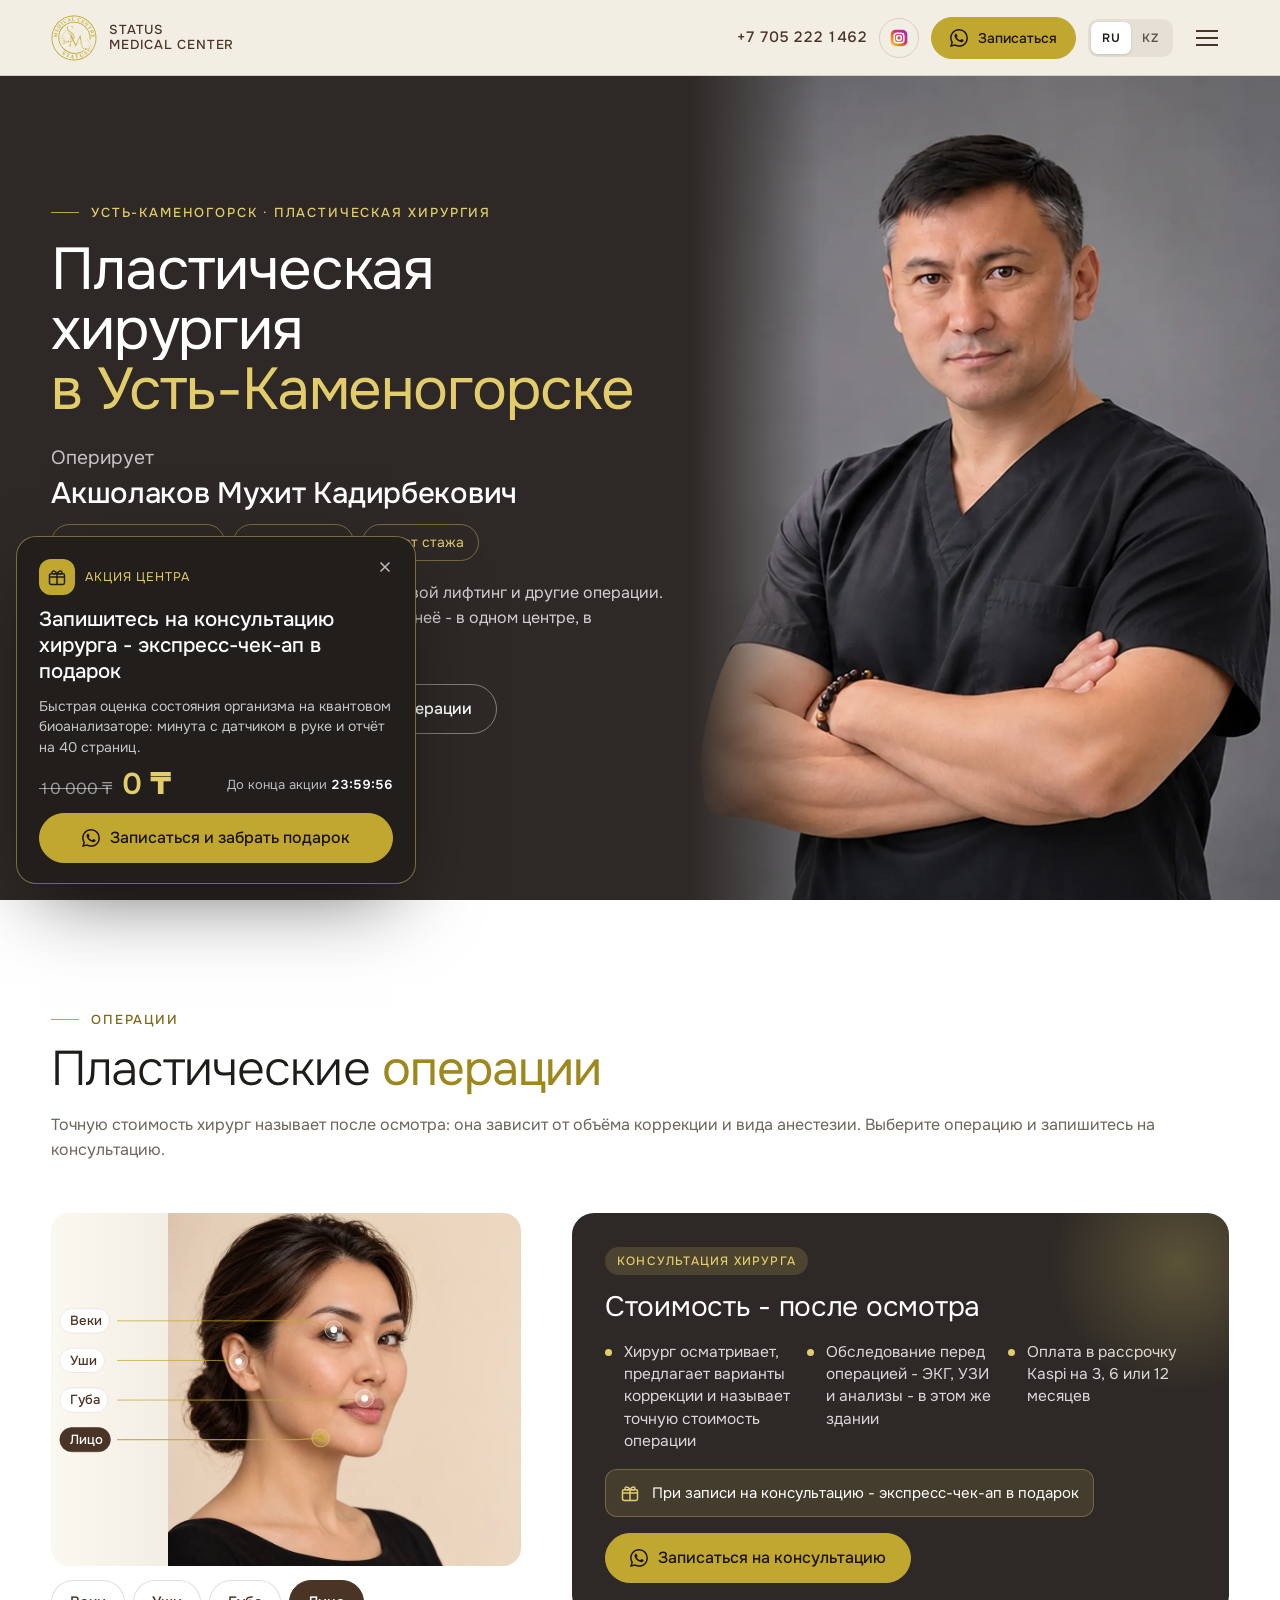
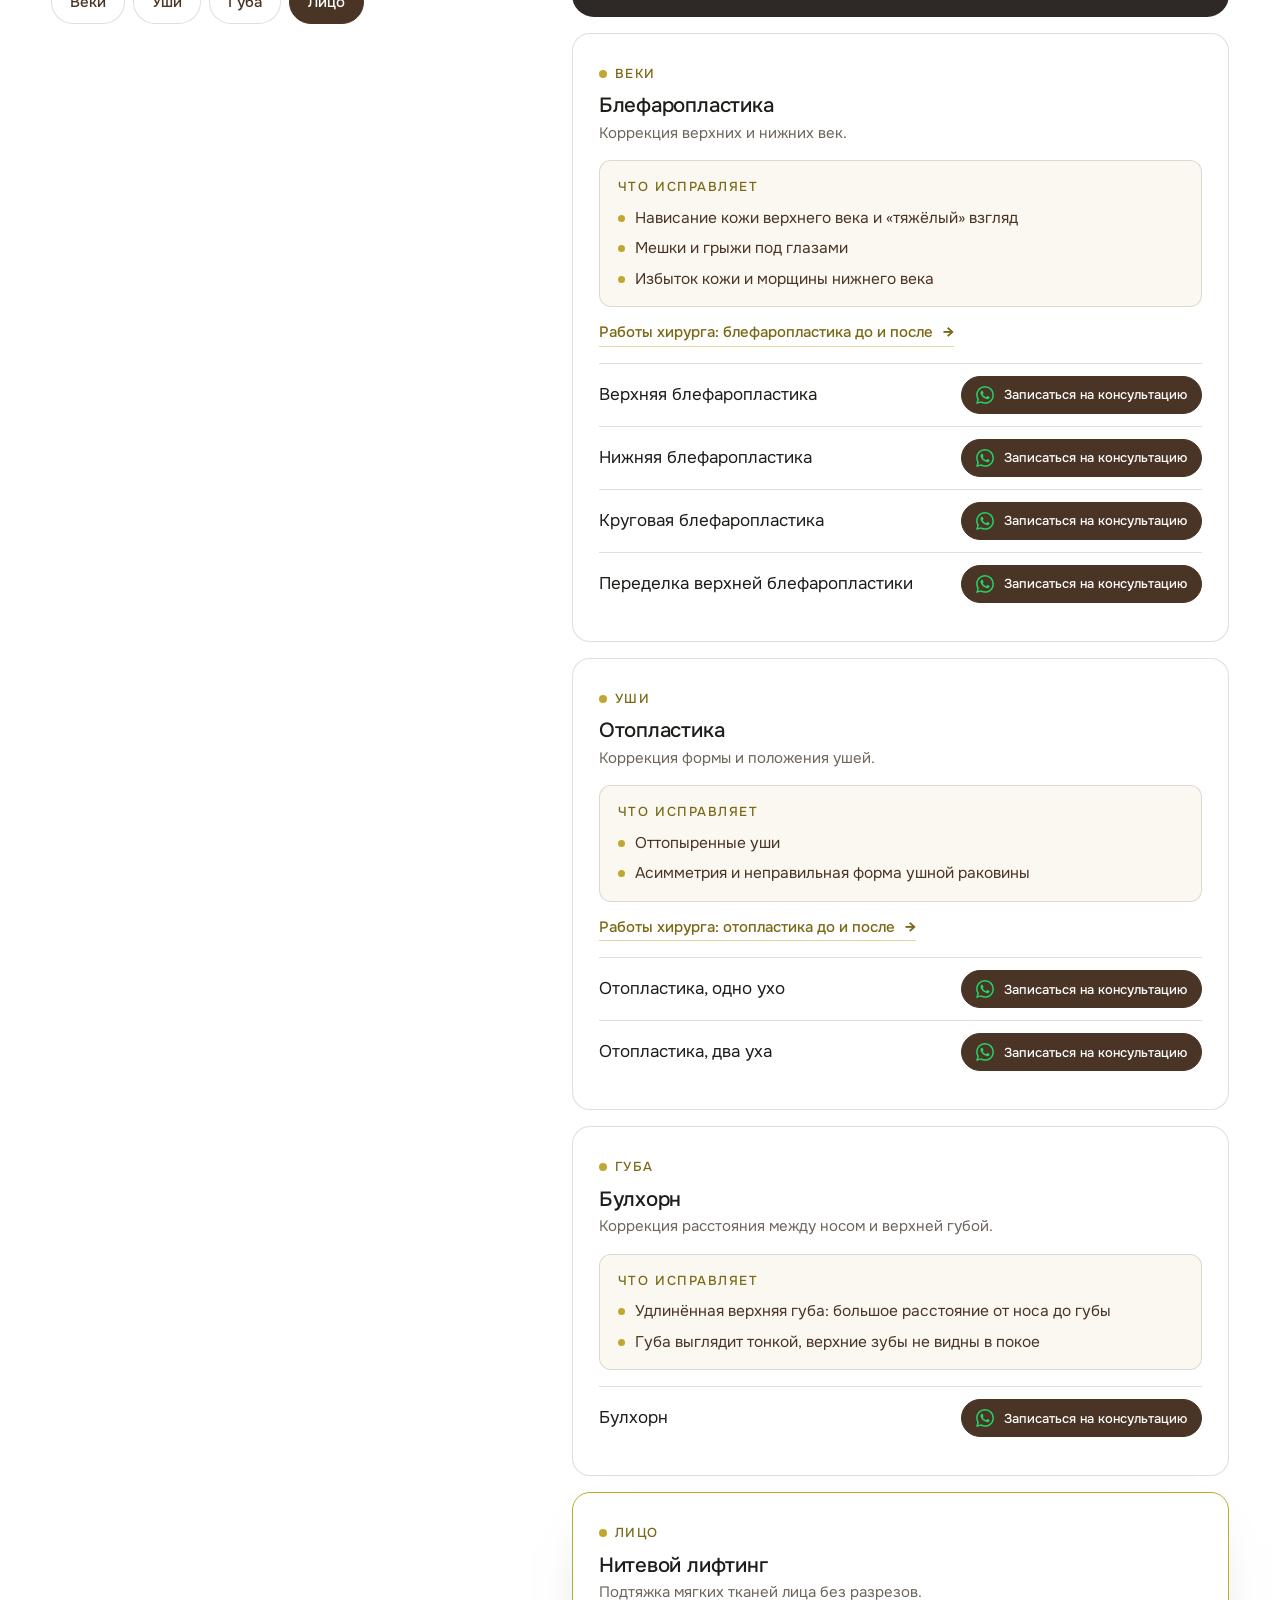
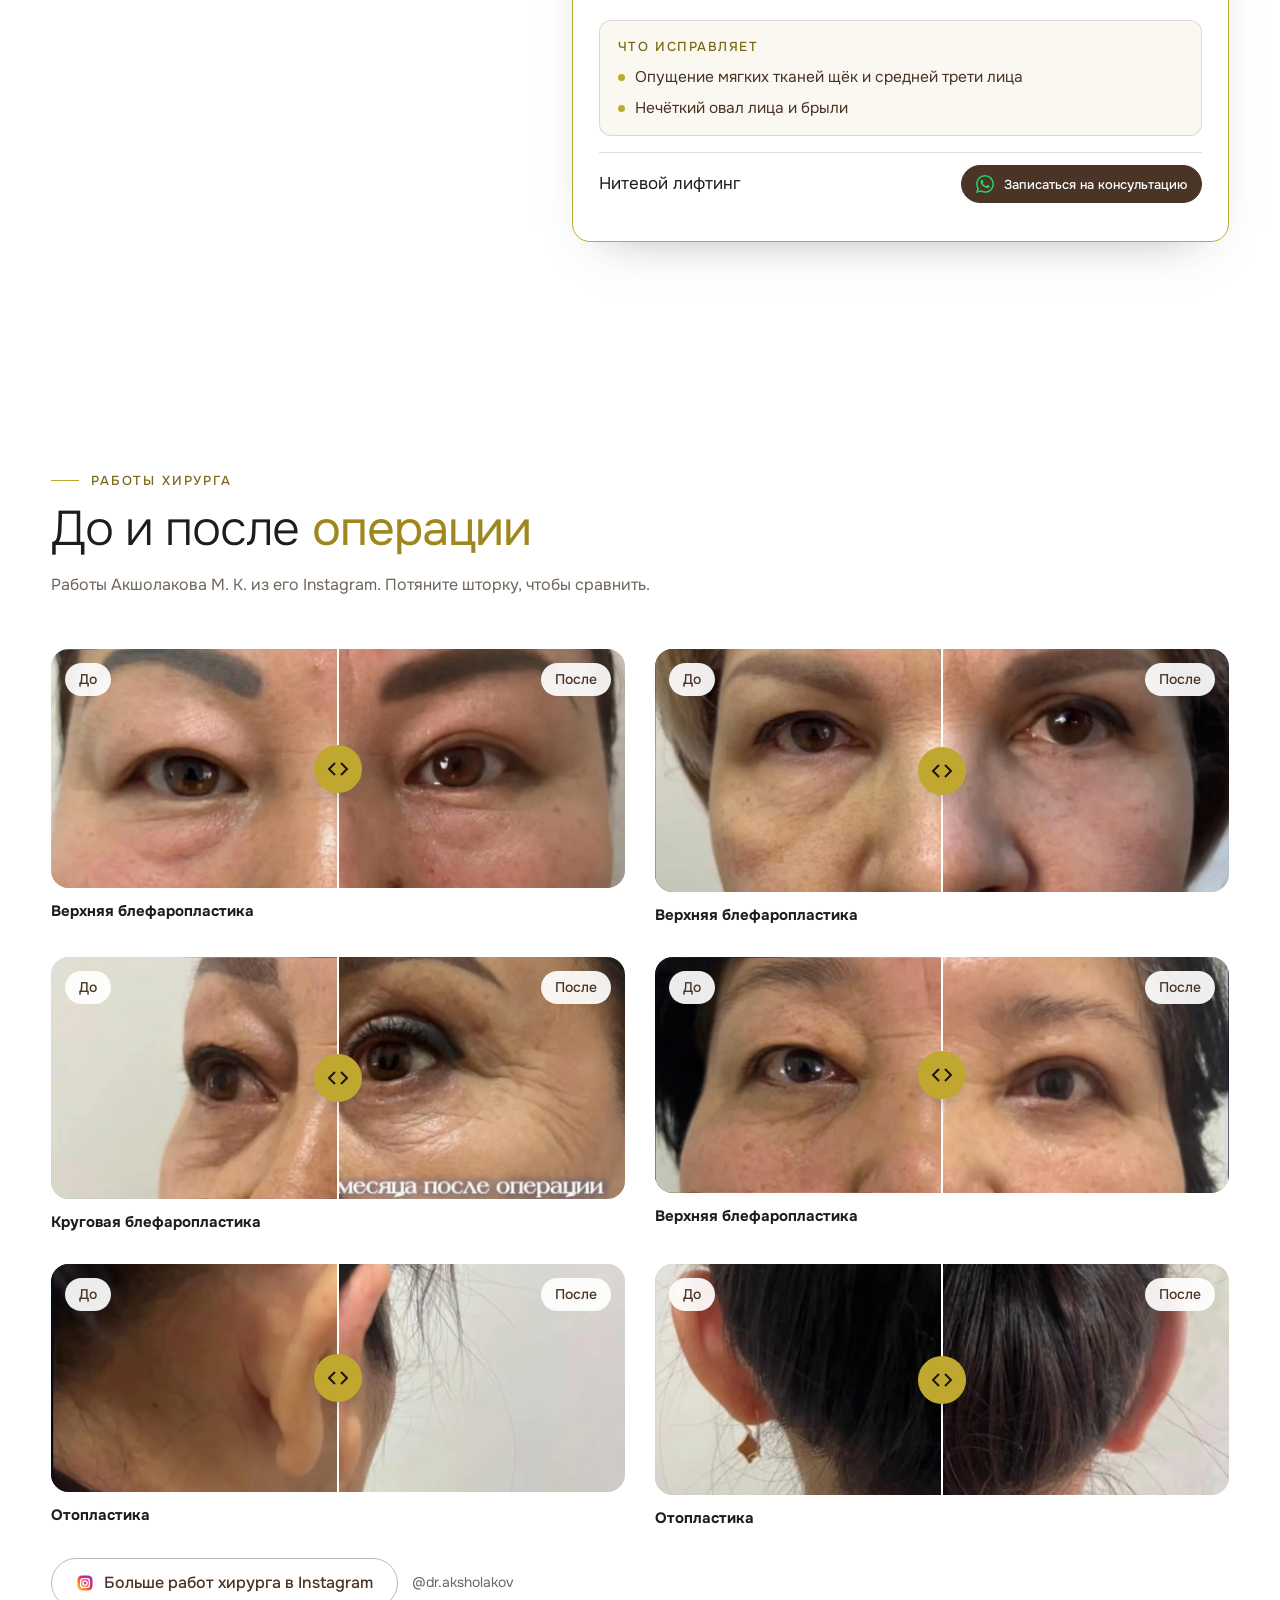
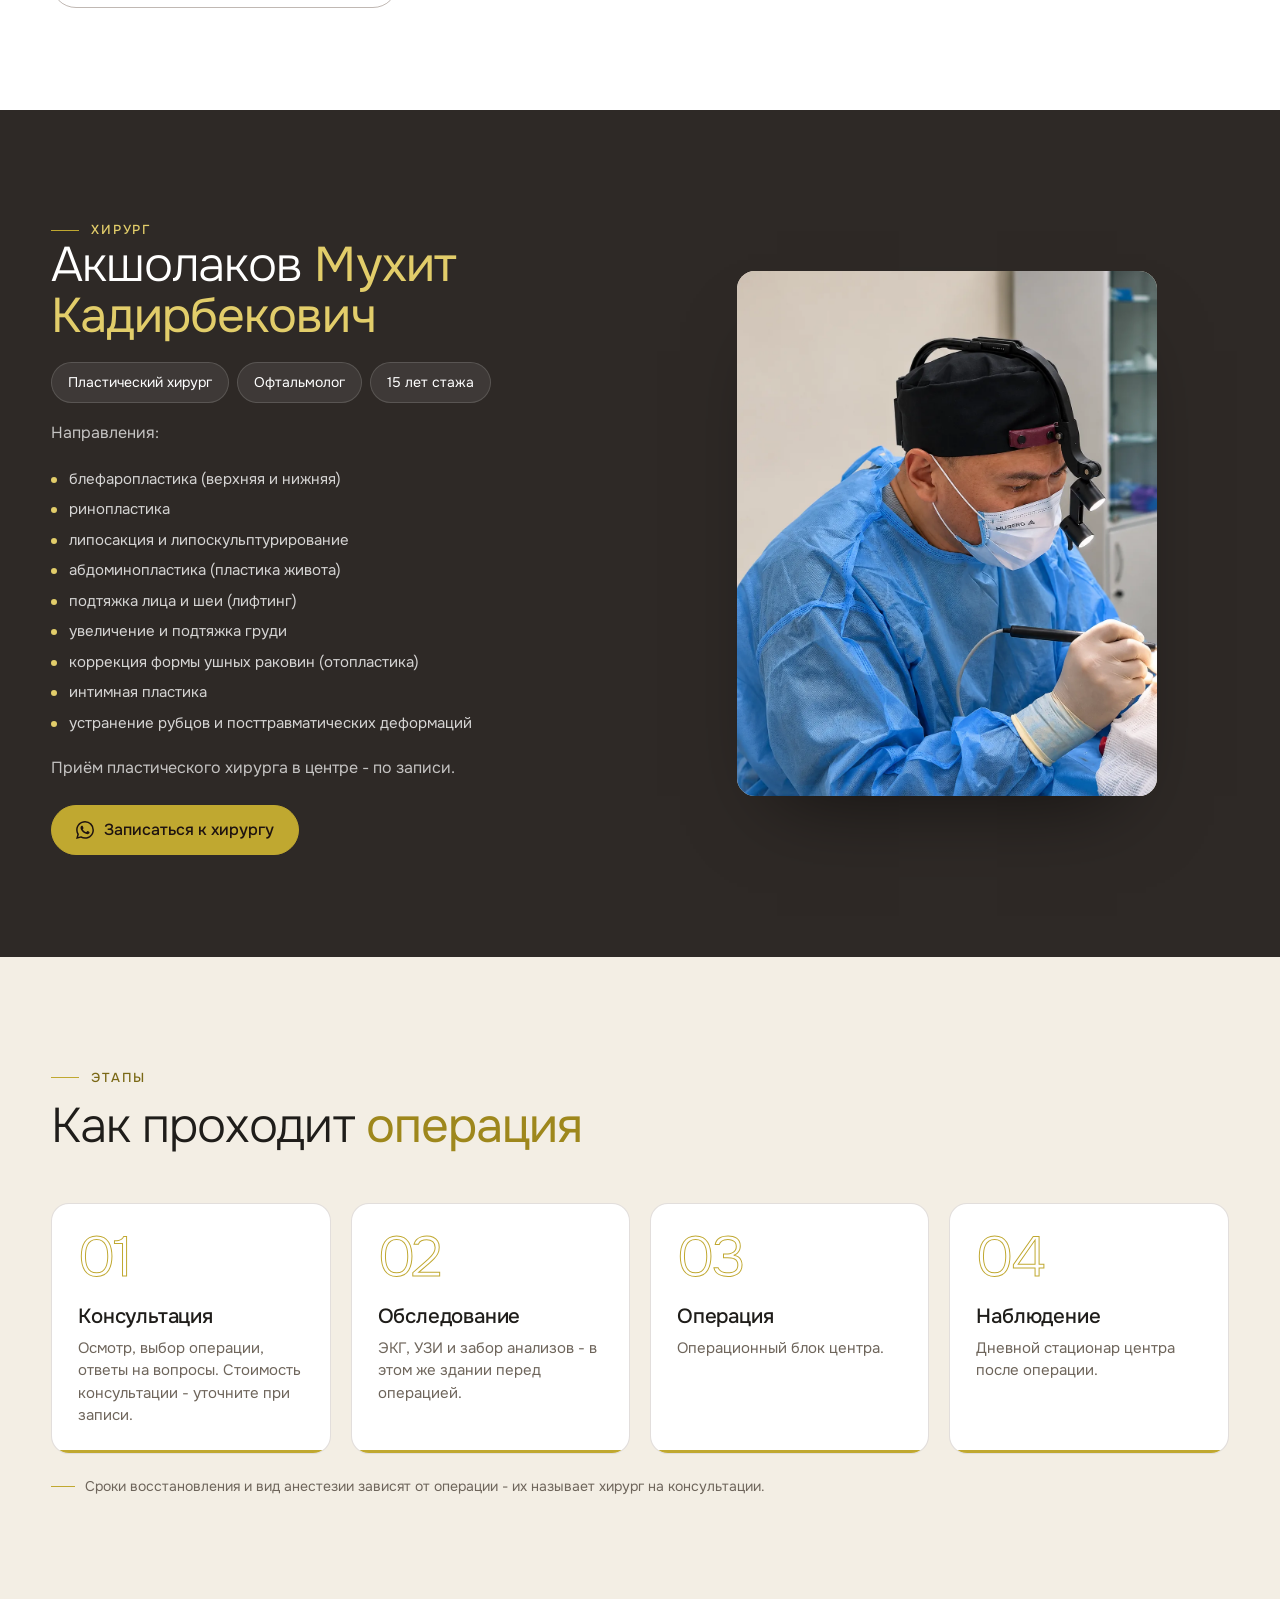
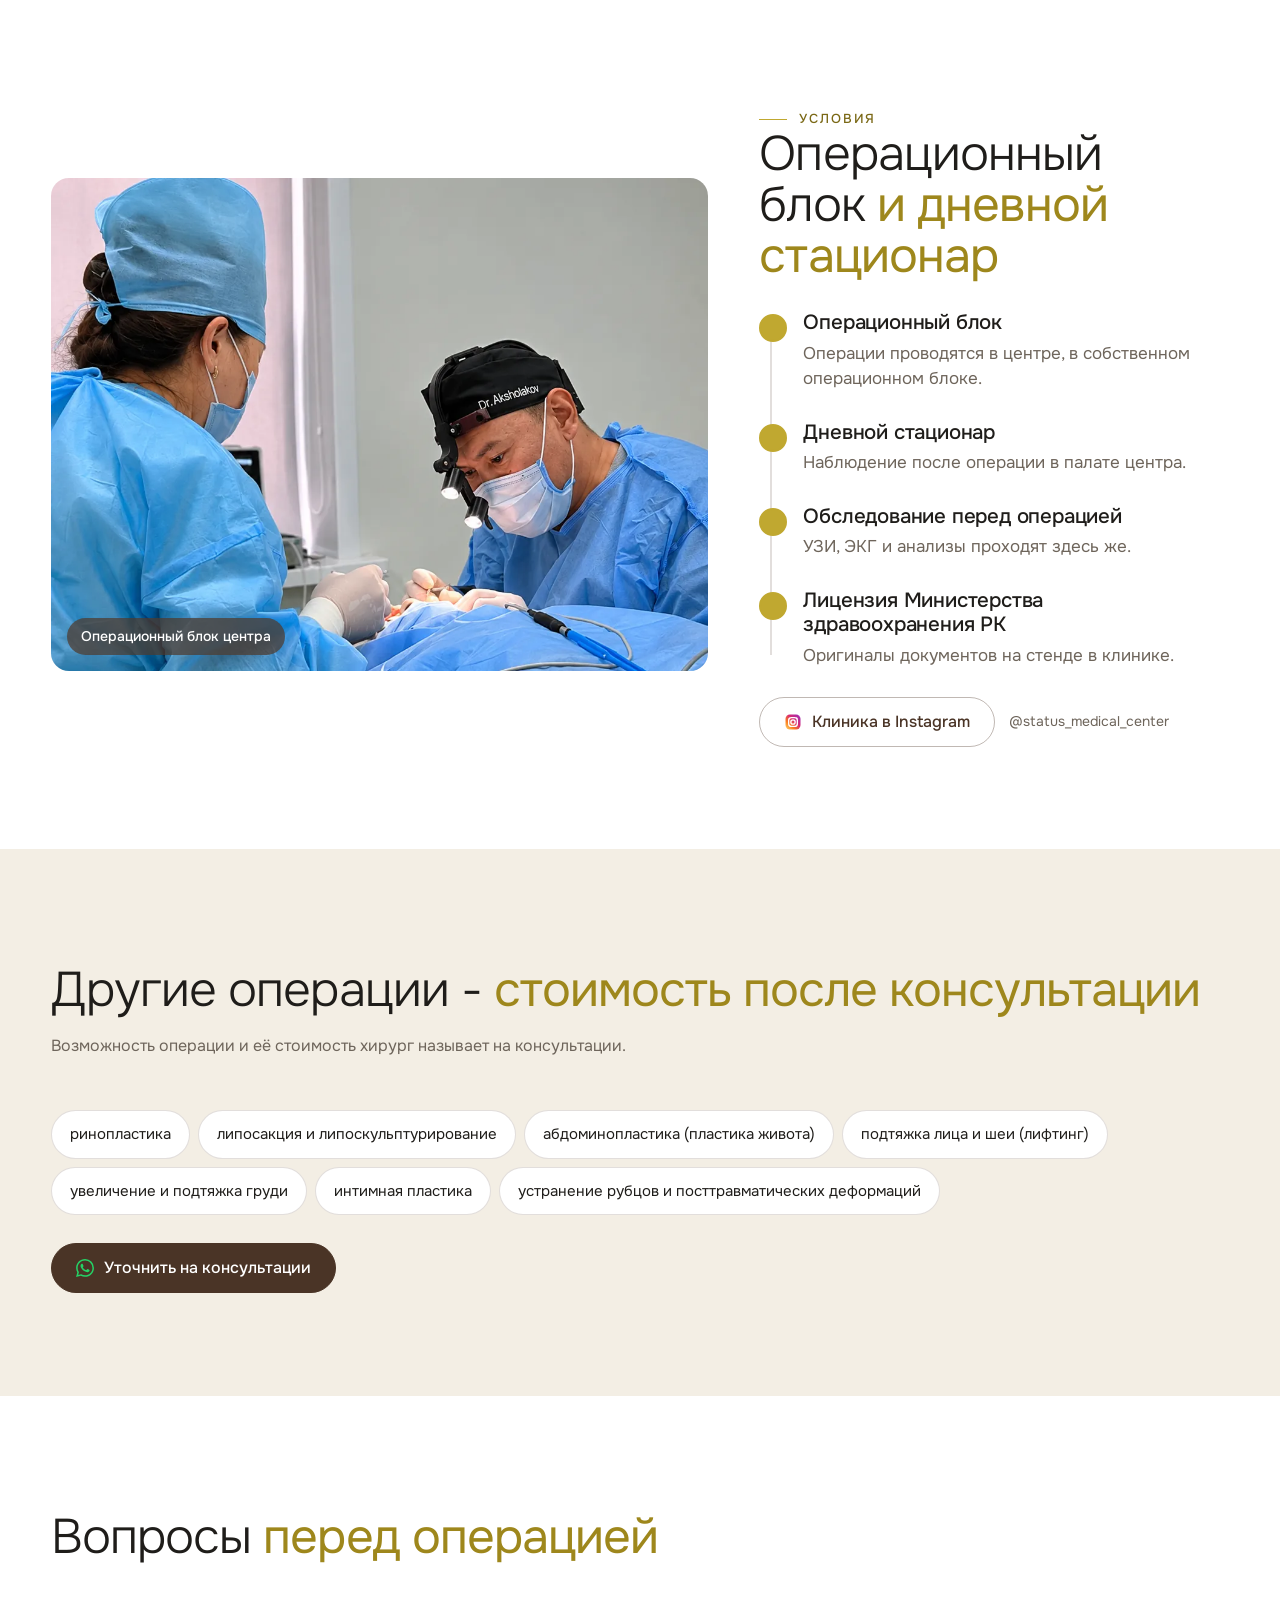
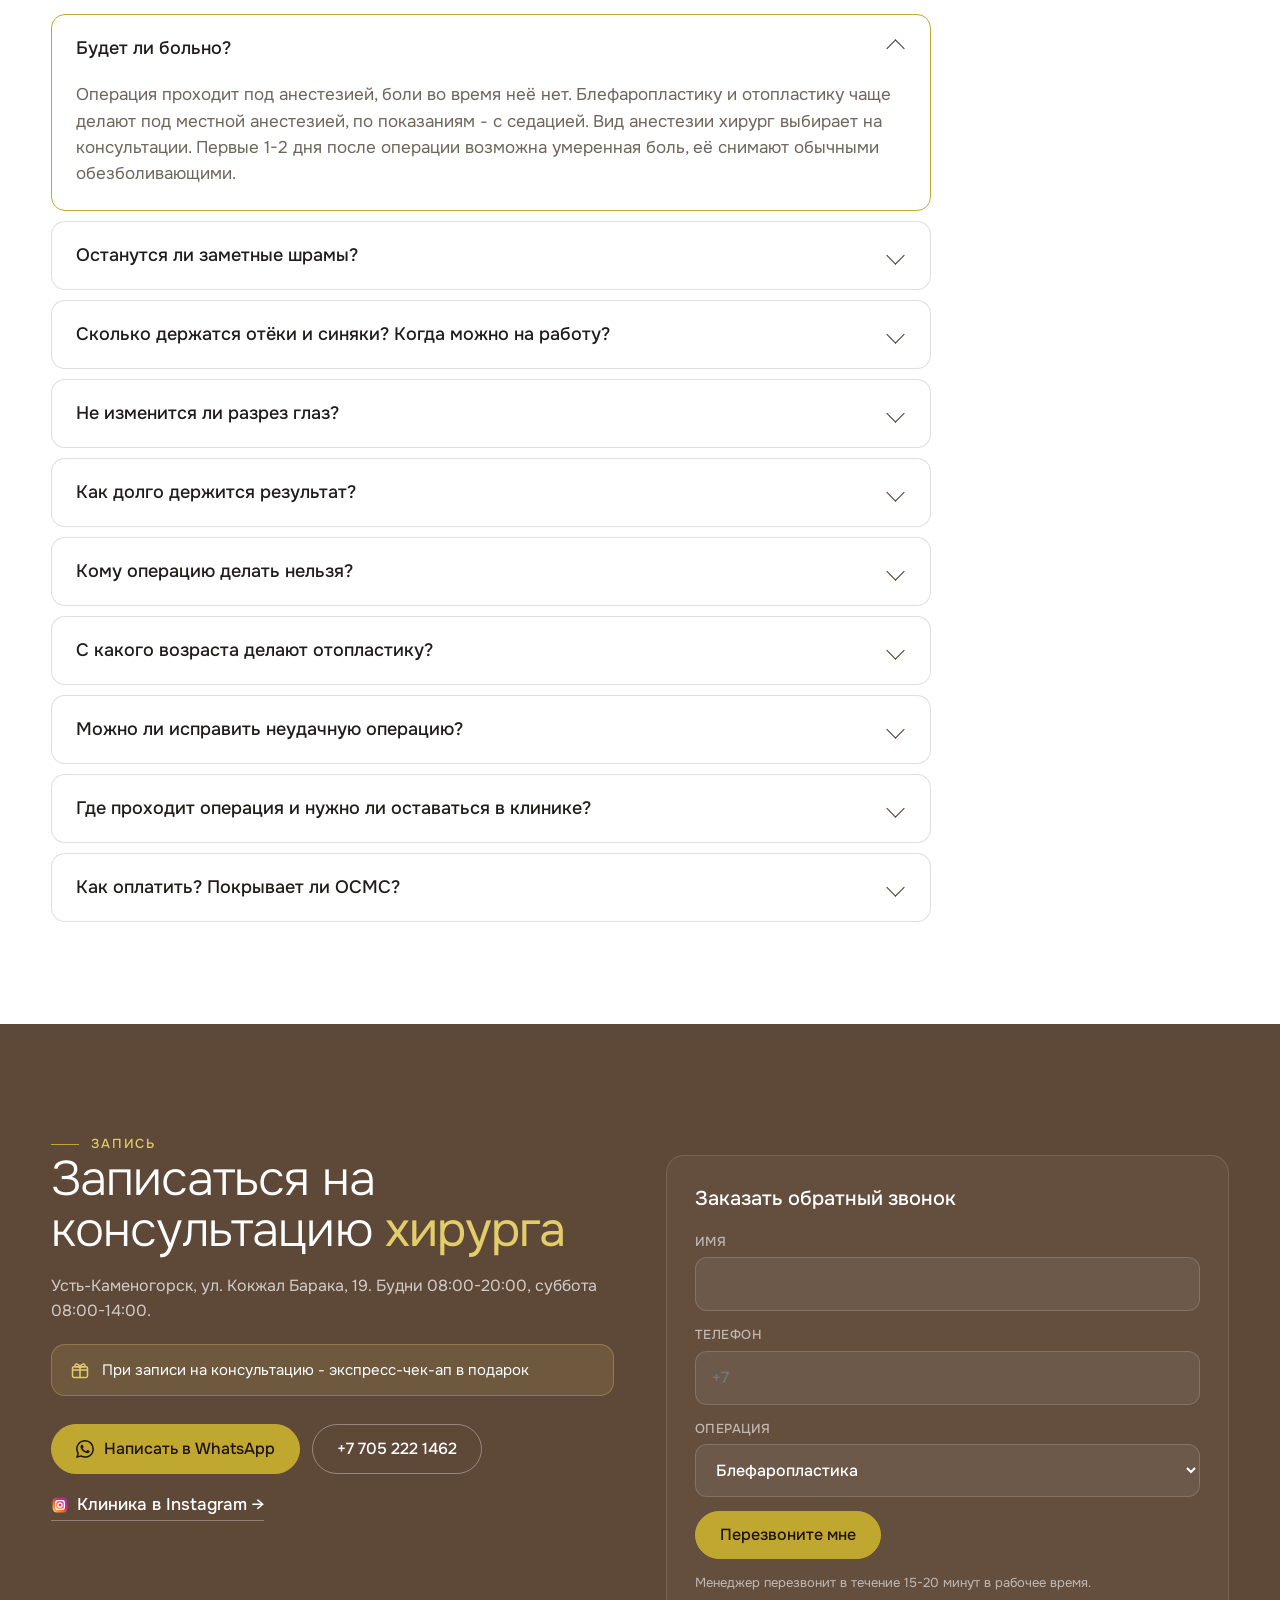
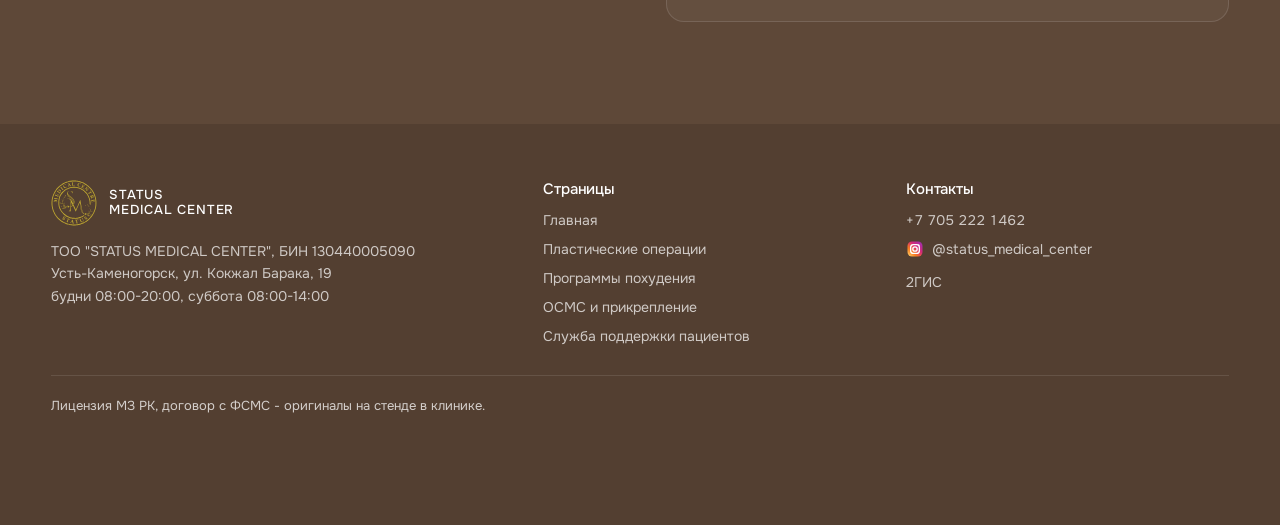
==== plastika/index.html @ 058db7ab "Руководство отдельным разделом: учредитель, директор, заведующая ПМСП" ====
<!DOCTYPE html>
<html lang="ru">
<head>
<meta charset="utf-8">
<meta name="viewport" content="width=device-width, initial-scale=1, viewport-fit=cover">
<meta name="format-detection" content="telephone=no">
<meta name="theme-color" content="#F3EEE4">
<title>Пластическая хирургия в Усть-Каменогорске - хирург Акшолаков М. К. | Status Medical Center</title>
<meta name="description" content="Блефаропластика, отопластика, булхорн, нитевой лифтинг. Пластический хирург Акшолаков Мухит Кадирбекович, стаж 15 лет. Обследование, операция и дневной стационар в одном центре. Рассрочка Kaspi. Запись в WhatsApp.">
<meta property="og:title" content="Пластическая хирургия в Усть-Каменогорске - Status Medical Center">
<meta property="og:description" content="Блефаропластика, отопластика, булхорн, нитевой лифтинг. Хирург Акшолаков М. К., 15 лет стажа. Обследование и операция в одном здании.">
<meta property="og:image" content="https://statusmedicalcenter.kz/assets/og-image.jpg">
<meta property="og:image:width" content="1200">
<meta property="og:image:height" content="630">
<meta property="og:url" content="https://statusmedicalcenter.kz/plastika/">
<meta property="og:locale" content="ru_RU">
<meta property="og:site_name" content="Status Medical Center">
<meta name="twitter:card" content="summary_large_image">
<meta property="og:type" content="website">
<link rel="canonical" href="https://statusmedicalcenter.kz/plastika/">
<link rel="icon" href="../favicon.ico" sizes="32x32">
<link rel="icon" href="../assets/favicon-32.png" type="image/png" sizes="32x32">
<link rel="icon" href="../assets/favicon-16.png" type="image/png" sizes="16x16">
<link rel="apple-touch-icon" href="../assets/apple-touch-icon.png">
<link rel="preconnect" href="https://fonts.googleapis.com">
<link rel="preconnect" href="https://fonts.gstatic.com" crossorigin>
<link href="https://fonts.googleapis.com/css2?family=Onest:wght@300;400;500;600&display=swap" rel="stylesheet">
<link rel="stylesheet" href="../styles.css?v=20261123-2">
<script type="application/ld+json">
[
 {
  "@context": "https://schema.org",
  "@type": "MedicalClinic",
  "@id": "https://statusmedicalcenter.kz/#clinic",
  "name": "Status Medical Center",
  "legalName": "ТОО \"STATUS MEDICAL CENTER\"",
  "url": "https://statusmedicalcenter.kz/",
  "logo": "https://statusmedicalcenter.kz/assets/logo-512.png",
  "image": "https://statusmedicalcenter.kz/assets/og-image.jpg",
  "telephone": "+77052221462",
  "address": {
   "@type": "PostalAddress",
   "streetAddress": "ул. Кокжал Барака, 19",
   "addressLocality": "Усть-Каменогорск",
   "addressRegion": "Восточно-Казахстанская область",
   "addressCountry": "KZ"
  },
  "openingHoursSpecification": [
   {
    "@type": "OpeningHoursSpecification",
    "dayOfWeek": [
     "Monday",
     "Tuesday",
     "Wednesday",
     "Thursday",
     "Friday"
    ],
    "opens": "08:00",
    "closes": "20:00"
   },
   {
    "@type": "OpeningHoursSpecification",
    "dayOfWeek": "Saturday",
    "opens": "08:00",
    "closes": "14:00"
   }
  ],
  "aggregateRating": {
   "@type": "AggregateRating",
   "ratingValue": "4.3",
   "ratingCount": "384",
   "bestRating": "5"
  },
  "paymentAccepted": "Наличные, банковская карта, Kaspi",
  "sameAs": [
   "https://www.instagram.com/status_medical_center",
   "https://2gis.kz/ustkam/geo/70000001094610882"
  ],
  "medicalSpecialty": [
   "Cardiovascular",
   "Endocrine",
   "Gastroenterologic",
   "Gynecologic",
   "Pediatric",
   "PlasticSurgery",
   "Neurologic",
   "Otolaryngologic"
  ]
 },
 {
  "@context": "https://schema.org",
  "@type": "MedicalWebPage",
  "url": "https://statusmedicalcenter.kz/plastika/",
  "name": "Пластическая хирургия в Усть-Каменогорске",
  "about": {
   "@type": "MedicalSpecialty",
   "name": "Пластическая хирургия"
  },
  "provider": {
   "@id": "https://statusmedicalcenter.kz/#clinic"
  }
 }
]
</script>
  <script src="https://lead-bot.sultan-askarov-kz.workers.dev/t.js" data-site="statusmedical" defer></script>
</head>
<body data-root="../" data-kk="plastika-kk">
<svg width="0" height="0" style="position:absolute" aria-hidden="true" focusable="false"><defs><linearGradient id="igGrad" x1="0" y1="1" x2="1" y2="0"><stop offset="0" stop-color="#FEDA75"/><stop offset=".3" stop-color="#FA7E1E"/><stop offset=".6" stop-color="#D62976"/><stop offset="1" stop-color="#962FBF"/></linearGradient></defs><symbol id="ic-wa" viewBox="0 0 24 24"><path fill="currentColor" d="M17.472 14.382c-.297-.149-1.758-.867-2.03-.967-.273-.099-.471-.148-.67.15-.197.297-.767.966-.94 1.164-.173.199-.347.223-.644.075-.297-.15-1.255-.463-2.39-1.475-.883-.788-1.48-1.761-1.653-2.059-.173-.297-.018-.458.13-.606.134-.133.298-.347.446-.52.149-.174.198-.298.298-.497.099-.198.05-.371-.025-.52-.075-.149-.669-1.612-.916-2.207-.242-.579-.487-.5-.669-.51-.173-.008-.371-.01-.57-.01-.198 0-.52.074-.792.372-.272.297-1.04 1.016-1.04 2.479 0 1.462 1.065 2.875 1.213 3.074.149.198 2.096 3.2 5.077 4.487.709.306 1.262.489 1.694.625.712.227 1.36.195 1.871.118.571-.085 1.758-.719 2.006-1.413.248-.694.248-1.289.173-1.413-.074-.124-.272-.198-.57-.347m-5.421 7.403h-.004a9.87 9.87 0 0 1-5.031-1.378l-.361-.214-3.741.982.998-3.648-.235-.374a9.86 9.86 0 0 1-1.51-5.26c.001-5.45 4.436-9.884 9.888-9.884 2.64 0 5.122 1.03 6.988 2.898a9.825 9.825 0 0 1 2.893 6.994c-.003 5.45-4.437 9.884-9.885 9.884m8.413-18.297A11.815 11.815 0 0 0 12.05 0C5.495 0 .16 5.335.157 11.892c0 2.096.547 4.142 1.588 5.945L.057 24l6.305-1.654a11.882 11.882 0 0 0 5.683 1.448h.005c6.554 0 11.89-5.335 11.893-11.893a11.821 11.821 0 0 0-3.48-8.413Z"/></symbol><symbol id="ic-ig" viewBox="0 0 24 24"><rect x="2" y="2" width="20" height="20" rx="6" fill="url(#igGrad)"/><rect x="6.2" y="6.2" width="11.6" height="11.6" rx="3.6" fill="none" stroke="#fff" stroke-width="1.8"/><circle cx="12" cy="12" r="2.9" fill="none" stroke="#fff" stroke-width="1.8"/><circle cx="17" cy="7" r="1.1" fill="#fff"/></symbol></svg>

<div class="topbar"><div class="wrap tb-in"><nav class="tb-nav" aria-label="О центре"><a href="../#missiya" data-i18n="nav.mis">Миссия</a><a href="../#rukovodstvo" data-i18n="nav.ruk">Руководство</a><a href="../#podderzhka" data-i18n="nav.sup">Служба поддержки</a><a href="../#grafik" data-i18n="nav.gr">График работы</a></nav><span class="tb-addr" data-i18n="tb.addr">Усть-Каменогорск, ул. Кокжал Барака, 19</span></div></div>
<header class="hdr">
  <div class="wrap hdr-in">
    <a class="logo" href="../" aria-label="Status Medical Center">
      <img src="../assets/logo.svg" alt="" width="46" height="46">
      <span data-i18n="brand">Status<br>Medical Center</span>
    </a>
    <nav class="nav" aria-label="Меню">
      <a href="../#napravleniya" data-i18n="nav.dir">Направления</a>
      <a href="../#chekap" data-i18n="nav.chk">Чек-ап</a>
      <a href="../#vrachi" data-i18n="nav.doc">Врачи</a>
      <a href="../#osms" data-i18n="nav.osms">ОСМС</a>
      <a href="./" data-i18n="nav.pl">Пластика</a>
      <a href="../pohudenie/" data-i18n="nav.wt">Похудение</a>
      <a href="../#kontakty" data-i18n="nav.ct">Контакты</a>
    </nav>
    <div class="hdr-right">
      <a class="hdr-phone num" href="tel:+77052221462">+7&nbsp;705&nbsp;222 1462</a>
      <a class="hdr-ig" href="https://www.instagram.com/status_medical_center" target="_blank" rel="noopener" aria-label="Instagram @status_medical_center"><svg class="ic" aria-hidden="true"><use href="#ic-ig"/></svg></a>
      <a class="btn gold sm wa" href="https://wa.me/77052221462" data-wa="Здравствуйте. Хочу записаться на консультацию пластического хирурга."><svg class="ic" aria-hidden="true"><use href="#ic-wa"/></svg><span data-i18n="hdr.btn">Записаться</span></a>
      <div class="lang" role="group" aria-label="Язык сайта"><button type="button" data-lang="ru" aria-pressed="true">RU</button><button type="button" data-lang="kk" aria-pressed="false">KZ</button></div>
      <button class="burger" type="button" aria-label="Меню" aria-expanded="false"><i></i><i></i><i></i></button>
    </div>
  </div>
  <div class="menu">
    <a href="../#napravleniya" data-i18n="nav.dir">Направления</a>
    <a href="../#chekap" data-i18n="nav.chk">Чек-ап</a>
    <a href="../#vrachi" data-i18n="nav.doc">Врачи</a>
    <a href="../#osms" data-i18n="nav.osms">ОСМС</a>
    <a href="../#grafik" data-i18n="nav.gr">График работы</a>
    <a href="../#podderzhka" data-i18n="nav.sup">Служба поддержки</a>
    <a href="../#missiya" data-i18n="nav.mis">Миссия</a>
    <a href="../#rukovodstvo" data-i18n="nav.ruk">Руководство</a>
    <a href="./" data-i18n="nav.pl">Пластика</a>
    <a href="../pohudenie/" data-i18n="nav.wt">Похудение</a>
    <a href="../#kontakty" data-i18n="nav.ct">Контакты</a>
    <div class="menu-cta"><a class="btn gold wa" href="https://wa.me/77052221462" data-wa="Здравствуйте. Хочу записаться на консультацию пластического хирурга."><svg class="ic" aria-hidden="true"><use href="#ic-wa"/></svg><span data-i18n="hdr.btn2">Записаться в WhatsApp</span></a><a class="btn ghost" href="tel:+77052221462">+7&nbsp;705&nbsp;222&nbsp;1462</a><a class="btn ghost" href="https://www.instagram.com/status_medical_center" target="_blank" rel="noopener"><svg class="ic" aria-hidden="true"><use href="#ic-ig"/></svg><span>Instagram</span></a></div>
  </div>
</header>

<main id="top">

<!-- ГЕРОЙ: хирург крупно, студийный портрет -->
<section class="hero hp-hero on-dark">
  <figure class="hp-ph"><img src="../assets/photos/hp-surgeon.webp" alt="Пластический хирург Акшолаков Мухит Кадирбекович" width="1200" height="1600" fetchpriority="high" decoding="async"></figure>
  <div class="wrap hp-grid">
    <div class="hero-text">
      <span class="kicker" data-i18n="h.kicker">Усть-Каменогорск · пластическая хирургия</span>
      <h1 class="split" data-i18n="h.h1">Пластическая хирургия <em>в&nbsp;Усть-Каменогорске</em></h1>
      <p class="hp-name"><span data-i18n="h.who">Оперирует</span> <b>Акшолаков Мухит Кадирбекович</b></p>
      <ul class="hp-facts">
        <li data-i18n="h.t2">Пластический хирург</li>
        <li data-i18n="h.t3">Офтальмолог</li>
        <li data-i18n="h.t1">15&nbsp;лет стажа</li>
      </ul>
      <p class="lead" data-i18n="h.lead">Блефаропластика, отопластика, булхорн, нитевой лифтинг и другие операции. Обследование, операция и наблюдение после неё - в одном центре, в собственном операционном блоке.</p>
      <div class="hero-btns">
        <a class="btn gold wa" href="https://wa.me/77052221462" data-wa="Здравствуйте. Хочу записаться на консультацию пластического хирурга."><svg class="ic" aria-hidden="true"><use href="#ic-wa"/></svg><span data-i18n="h.btn1">Записаться на консультацию</span></a>
        <a class="btn ghost" href="#operacii" data-i18n="h.btn2">Операции</a>
      </div>
      <a class="hero-ig link" href="https://www.instagram.com/dr.aksholakov" target="_blank" rel="noopener"><svg class="ic" aria-hidden="true"><use href="#ic-ig"/></svg><span data-i18n="h.ig">Работы хирурга в Instagram →</span></a>
    </div>
  </div>
</section>

<!-- ОПЕРАЦИИ И ЦЕНЫ -->
<section class="sec white grid-paper" id="operacii">
  <div class="wrap">
    <div class="sec-head rv">
      <span class="kicker" data-i18n="op.k">Операции</span>
      <h2 data-i18n="op.h2">Пластические <em>операции</em></h2>
      <p class="lead" data-i18n="op.lead">Точную стоимость хирург называет после осмотра: она зависит от объёма коррекции и вида анестезии. Выберите операцию и запишитесь на консультацию.</p>
    </div>
    <div class="ops">
      <div class="sticky">
        <div class="zones" id="face"><div class="zone-stage zs-col"><img src="../assets/photos/zone-face.webp" srcset="../assets/photos/zone-face-800.webp 800w, ../assets/photos/zone-face.webp 1254w" sizes="(max-width:860px) 75vw, 480px" alt="Портрет: зоны пластических операций на лице" loading="lazy" decoding="async" width="1254" height="1254"><svg class="zone-map" viewBox="0 0 853 640" aria-hidden="true"><g class="zp" data-zone="eyes" role="button" tabindex="-1"><polyline points="514,212 474,196 120,196"/><circle class="halo" cx="514" cy="212" r="16"/><circle class="dot" cx="514" cy="212" r="6"/><rect class="pill" x="16" y="174" width="96" height="44" rx="22"/><text x="34" y="204" data-i18n="op.z1">Веки</text></g><g class="zp" data-zone="ears" role="button" tabindex="-1"><polyline points="341,270 301,268 120,268"/><circle class="halo" cx="341" cy="270" r="16"/><circle class="dot" cx="341" cy="270" r="6"/><rect class="pill" x="16" y="246" width="96" height="44" rx="22"/><text x="34" y="276" data-i18n="op.z2">Уши</text></g><g class="zp" data-zone="lip" role="button" tabindex="-1"><polyline points="570,337 530,340 120,340"/><circle class="halo" cx="570" cy="337" r="16"/><circle class="dot" cx="570" cy="337" r="6"/><rect class="pill" x="16" y="318" width="96" height="44" rx="22"/><text x="34" y="348" data-i18n="op.z3">Губа</text></g><g class="zp" data-zone="lift" role="button" tabindex="-1"><polyline points="490,409 450,412 120,412"/><circle class="halo" cx="490" cy="409" r="16"/><circle class="dot" cx="490" cy="409" r="6"/><rect class="pill" x="16" y="390" width="96" height="44" rx="22"/><text x="34" y="420" data-i18n="op.z4">Лицо</text></g></svg></div><div class="zone-tabs" role="group" aria-label="Зона операции"><button type="button" class="zone" data-zone="eyes" aria-pressed="false"><span data-i18n="op.z1">Веки</span></button><button type="button" class="zone" data-zone="ears" aria-pressed="false"><span data-i18n="op.z2">Уши</span></button><button type="button" class="zone" data-zone="lip" aria-pressed="false"><span data-i18n="op.z3">Губа</span></button><button type="button" class="zone" data-zone="lift" aria-pressed="false"><span data-i18n="op.z4">Лицо</span></button></div></div>
      </div>
      <div>
        <aside class="op-offer op-offer-top">
          <span class="pr-tag" data-i18n="of.k">Консультация хирурга</span>
          <h3 data-i18n="of.h">Стоимость - после осмотра</h3>
          <ul class="of-list">
            <li data-i18n="of.1">Хирург осматривает, предлагает варианты коррекции и называет точную стоимость операции</li>
            <li data-i18n="of.2">Обследование перед операцией - ЭКГ, УЗИ и анализы - в этом же здании</li>
            <li data-i18n="of.3">Оплата в рассрочку Kaspi на 3, 6 или 12 месяцев</li>
          </ul>
          <p class="of-gift"><svg viewBox="0 0 24 24" width="20" height="20" fill="none" stroke="currentColor" stroke-width="1.8" aria-hidden="true"><rect x="3" y="8" width="18" height="13" rx="2"/><path d="M12 8v13M3 12h18M12 8c-2-4-6-4-6-1.5S9 8 12 8zm0 0c2-4 6-4 6-1.5S15 8 12 8z"/></svg><span data-i18n="of.gift">При записи на консультацию - экспресс-чек-ап в подарок</span></p>
          <a class="btn gold wa" href="https://wa.me/77052221462" data-wa="Здравствуйте. Хочу записаться на консультацию пластического хирурга и получить экспресс-чек-ап в подарок."><svg class="ic" aria-hidden="true"><use href="#ic-wa"/></svg><span data-i18n="of.btn">Записаться на консультацию</span></a>
        </aside>
        <article class="op-group" data-zone="eyes">
          <span class="zn" data-i18n="op.z1">Веки</span>
          <h3 data-i18n="op.1t">Блефаропластика</h3>
          <p data-i18n="op.1x">Коррекция верхних и нижних век.</p>
          <div class="op-fix"><span class="op-fix-k" data-i18n="op.fixk">Что исправляет</span><ul><li data-i18n="op.f11">Нависание кожи верхнего века и «тяжёлый» взгляд</li><li data-i18n="op.f12">Мешки и грыжи под глазами</li><li data-i18n="op.f13">Избыток кожи и морщины нижнего века</li></ul></div>
          <a class="op-works" href="#raboty"><span data-i18n="op.ba1">Работы хирурга: блефаропластика до и после</span><b aria-hidden="true">→</b></a>
          <div class="op-rows">
            <div class="op-row"><span data-i18n="op.1a">Верхняя блефаропластика</span><a class="btn sm wa" href="https://wa.me/77052221462" data-wa="Здравствуйте. Интересует верхняя блефаропластика. Хочу записаться на консультацию хирурга."><svg class="ic" aria-hidden="true"><use href="#ic-wa"/></svg><span data-i18n="op.btn">Записаться на консультацию</span></a></div>
            <div class="op-row"><span data-i18n="op.1b">Нижняя блефаропластика</span><a class="btn sm wa" href="https://wa.me/77052221462" data-wa="Здравствуйте. Интересует нижняя блефаропластика. Хочу записаться на консультацию хирурга."><svg class="ic" aria-hidden="true"><use href="#ic-wa"/></svg><span data-i18n="op.btn">Записаться на консультацию</span></a></div>
            <div class="op-row"><span data-i18n="op.1c">Круговая блефаропластика</span><a class="btn sm wa" href="https://wa.me/77052221462" data-wa="Здравствуйте. Интересует круговая блефаропластика. Хочу записаться на консультацию хирурга."><svg class="ic" aria-hidden="true"><use href="#ic-wa"/></svg><span data-i18n="op.btn">Записаться на консультацию</span></a></div>
            <div class="op-row"><span data-i18n="op.1d">Переделка верхней блефаропластики</span><a class="btn sm wa" href="https://wa.me/77052221462" data-wa="Здравствуйте. Интересует переделка верхней блефаропластики. Хочу записаться на консультацию хирурга."><svg class="ic" aria-hidden="true"><use href="#ic-wa"/></svg><span data-i18n="op.btn">Записаться на консультацию</span></a></div>
          </div>
        </article>
        <article class="op-group" data-zone="ears">
          <span class="zn" data-i18n="op.z2">Уши</span>
          <h3 data-i18n="op.2t">Отопластика</h3>
          <p data-i18n="op.2x">Коррекция формы и положения ушей.</p>
          <div class="op-fix"><span class="op-fix-k" data-i18n="op.fixk">Что исправляет</span><ul><li data-i18n="op.f21">Оттопыренные уши</li><li data-i18n="op.f22">Асимметрия и неправильная форма ушной раковины</li></ul></div>
          <a class="op-works" href="#raboty"><span data-i18n="op.ba2">Работы хирурга: отопластика до и после</span><b aria-hidden="true">→</b></a>
          <div class="op-rows">
            <div class="op-row"><span data-i18n="op.2a">Отопластика, одно ухо</span><a class="btn sm wa" href="https://wa.me/77052221462" data-wa="Здравствуйте. Интересует отопластика (одно ухо). Хочу записаться на консультацию хирурга."><svg class="ic" aria-hidden="true"><use href="#ic-wa"/></svg><span data-i18n="op.btn">Записаться на консультацию</span></a></div>
            <div class="op-row"><span data-i18n="op.2b">Отопластика, два уха</span><a class="btn sm wa" href="https://wa.me/77052221462" data-wa="Здравствуйте. Интересует отопластика (два уха). Хочу записаться на консультацию хирурга."><svg class="ic" aria-hidden="true"><use href="#ic-wa"/></svg><span data-i18n="op.btn">Записаться на консультацию</span></a></div>
          </div>
        </article>
        <article class="op-group" data-zone="lip">
          <span class="zn" data-i18n="op.z3">Губа</span>
          <h3 data-i18n="op.3t">Булхорн</h3>
          <p data-i18n="op.3x">Коррекция расстояния между носом и верхней губой.</p>
          <div class="op-fix"><span class="op-fix-k" data-i18n="op.fixk">Что исправляет</span><ul><li data-i18n="op.f31">Удлинённая верхняя губа: большое расстояние от носа до губы</li><li data-i18n="op.f32">Губа выглядит тонкой, верхние зубы не видны в покое</li></ul></div>
          <div class="op-rows">
            <div class="op-row"><span data-i18n="op.3t">Булхорн</span><a class="btn sm wa" href="https://wa.me/77052221462" data-wa="Здравствуйте. Интересует булхорн. Хочу записаться на консультацию хирурга."><svg class="ic" aria-hidden="true"><use href="#ic-wa"/></svg><span data-i18n="op.btn">Записаться на консультацию</span></a></div>
          </div>
        </article>
        <article class="op-group" data-zone="lift">
          <span class="zn" data-i18n="op.z4">Лицо</span>
          <h3 data-i18n="op.4t">Нитевой лифтинг</h3>
          <p data-i18n="op.4x">Подтяжка мягких тканей лица без разрезов.</p>
          <div class="op-fix"><span class="op-fix-k" data-i18n="op.fixk">Что исправляет</span><ul><li data-i18n="op.f41">Опущение мягких тканей щёк и средней трети лица</li><li data-i18n="op.f42">Нечёткий овал лица и брыли</li></ul></div>
          <div class="op-rows"><div class="op-row"><span data-i18n="op.4t">Нитевой лифтинг</span><a class="btn sm wa" href="https://wa.me/77052221462" data-wa="Здравствуйте. Интересует нитевой лифтинг. Хочу записаться на консультацию хирурга."><svg class="ic" aria-hidden="true"><use href="#ic-wa"/></svg><span data-i18n="op.btn">Записаться на консультацию</span></a></div></div>
        </article>
      </div>
    </div>
  </div>
</section>

<!-- ХИРУРГ -->
<!-- РАБОТЫ ХИРУРГА: до и после из Instagram @dr.aksholakov -->
<section class="sec white" id="raboty">
  <div class="wrap">
    <div class="sec-head rv">
      <span class="kicker" data-i18n="ba.k">Работы хирурга</span>
      <h2 data-i18n="ba.h2">До и после <em>операции</em></h2>
      <p class="lead" data-i18n="ba.lead">Работы Акшолакова М. К. из его Instagram. Потяните шторку, чтобы сравнить.</p>
    </div>
    <div class="ba-grid">
      <figure class="ba rv" data-ba>
        <div class="ba-box" style="aspect-ratio:1178/491">
          <img class="ba-after" src="../assets/photos/ba-bl1-posle.webp" alt="Верхняя блефаропластика: после" width="1178" height="491" loading="lazy" decoding="async">
          <div class="ba-before"><img src="../assets/photos/ba-bl1-do.webp" alt="Верхняя блефаропластика: до" width="1178" height="491" loading="lazy" decoding="async"></div>
          <span class="ba-lbl l" data-i18n="ba.do">До</span><span class="ba-lbl r" data-i18n="ba.po">После</span>
          <input class="ba-range" type="range" min="0" max="100" value="50" aria-label="Сравнить до и после">
          <span class="ba-handle" aria-hidden="true"><svg width="22" height="22" viewBox="0 0 24 24" fill="none" stroke="currentColor" stroke-width="2"><path d="M9 6l-6 6 6 6M15 6l6 6-6 6"/></svg></span>
        </div>
        <figcaption><b data-i18n="op.1a">Верхняя блефаропластика</b></figcaption>
      </figure>
      <figure class="ba rv d1" data-ba>
        <div class="ba-box" style="aspect-ratio:1178/499">
          <img class="ba-after" src="../assets/photos/ba-bl2-posle.webp" alt="Верхняя блефаропластика: после" width="1178" height="499" loading="lazy" decoding="async">
          <div class="ba-before"><img src="../assets/photos/ba-bl2-do.webp" alt="Верхняя блефаропластика: до" width="1178" height="499" loading="lazy" decoding="async"></div>
          <span class="ba-lbl l" data-i18n="ba.do">До</span><span class="ba-lbl r" data-i18n="ba.po">После</span>
          <input class="ba-range" type="range" min="0" max="100" value="50" aria-label="Сравнить до и после">
          <span class="ba-handle" aria-hidden="true"><svg width="22" height="22" viewBox="0 0 24 24" fill="none" stroke="currentColor" stroke-width="2"><path d="M9 6l-6 6 6 6M15 6l6 6-6 6"/></svg></span>
        </div>
        <figcaption><b data-i18n="op.1a">Верхняя блефаропластика</b></figcaption>
      </figure>
      <figure class="ba rv" data-ba>
        <div class="ba-box" style="aspect-ratio:1178/496">
          <img class="ba-after" src="../assets/photos/ba-krug-posle.webp" alt="Круговая блефаропластика: после" width="1178" height="496" loading="lazy" decoding="async">
          <div class="ba-before"><img src="../assets/photos/ba-krug-do.webp" alt="Круговая блефаропластика: до" width="1178" height="496" loading="lazy" decoding="async"></div>
          <span class="ba-lbl l" data-i18n="ba.do">До</span><span class="ba-lbl r" data-i18n="ba.po">После</span>
          <input class="ba-range" type="range" min="0" max="100" value="50" aria-label="Сравнить до и после">
          <span class="ba-handle" aria-hidden="true"><svg width="22" height="22" viewBox="0 0 24 24" fill="none" stroke="currentColor" stroke-width="2"><path d="M9 6l-6 6 6 6M15 6l6 6-6 6"/></svg></span>
        </div>
        <figcaption><b data-i18n="op.1c">Круговая блефаропластика</b></figcaption>
      </figure>
      <figure class="ba rv d1" data-ba>
        <div class="ba-box" style="aspect-ratio:1179/484">
          <img class="ba-after" src="../assets/photos/ba-bl3-posle.webp" alt="Верхняя блефаропластика: после" width="1179" height="484" loading="lazy" decoding="async">
          <div class="ba-before"><img src="../assets/photos/ba-bl3-do.webp" alt="Верхняя блефаропластика: до" width="1179" height="484" loading="lazy" decoding="async"></div>
          <span class="ba-lbl l" data-i18n="ba.do">До</span><span class="ba-lbl r" data-i18n="ba.po">После</span>
          <input class="ba-range" type="range" min="0" max="100" value="50" aria-label="Сравнить до и после">
          <span class="ba-handle" aria-hidden="true"><svg width="22" height="22" viewBox="0 0 24 24" fill="none" stroke="currentColor" stroke-width="2"><path d="M9 6l-6 6 6 6M15 6l6 6-6 6"/></svg></span>
        </div>
        <figcaption><b data-i18n="op.1a">Верхняя блефаропластика</b></figcaption>
      </figure>
      <figure class="ba rv" data-ba>
        <div class="ba-box" style="aspect-ratio:1179/469">
          <img class="ba-after" src="../assets/photos/ba-oto2-posle.webp" alt="Отопластика: после" width="1179" height="469" loading="lazy" decoding="async">
          <div class="ba-before"><img src="../assets/photos/ba-oto2-do.webp" alt="Отопластика: до" width="1179" height="469" loading="lazy" decoding="async"></div>
          <span class="ba-lbl l" data-i18n="ba.do">До</span><span class="ba-lbl r" data-i18n="ba.po">После</span>
          <input class="ba-range" type="range" min="0" max="100" value="50" aria-label="Сравнить до и после">
          <span class="ba-handle" aria-hidden="true"><svg width="22" height="22" viewBox="0 0 24 24" fill="none" stroke="currentColor" stroke-width="2"><path d="M9 6l-6 6 6 6M15 6l6 6-6 6"/></svg></span>
        </div>
        <figcaption><b data-i18n="op.2t">Отопластика</b></figcaption>
      </figure>
      <figure class="ba rv d1" data-ba>
        <div class="ba-box" style="aspect-ratio:1319/532">
          <img class="ba-after" src="../assets/photos/ba-oto-posle.webp" alt="Отопластика: после" width="1319" height="532" loading="lazy" decoding="async">
          <div class="ba-before"><img src="../assets/photos/ba-oto-do.webp" alt="Отопластика: до" width="1319" height="532" loading="lazy" decoding="async"></div>
          <span class="ba-lbl l" data-i18n="ba.do">До</span><span class="ba-lbl r" data-i18n="ba.po">После</span>
          <input class="ba-range" type="range" min="0" max="100" value="50" aria-label="Сравнить до и после">
          <span class="ba-handle" aria-hidden="true"><svg width="22" height="22" viewBox="0 0 24 24" fill="none" stroke="currentColor" stroke-width="2"><path d="M9 6l-6 6 6 6M15 6l6 6-6 6"/></svg></span>
        </div>
        <figcaption><b data-i18n="op.2t">Отопластика</b></figcaption>
      </figure>
    </div>
    <p class="ba-more"><a class="btn ghost" href="https://www.instagram.com/dr.aksholakov" target="_blank" rel="noopener"><svg class="ic" aria-hidden="true"><use href="#ic-ig"/></svg><span data-i18n="ba.btn">Больше работ хирурга в Instagram</span></a><span class="nick">@dr.aksholakov</span></p>
  </div>
</section>

<section class="sec dark on-dark hirurg-sec" id="hirurg">
  <div class="wrap hirurg">
    <div class="rv">
      <span class="kicker" data-i18n="s.k">Хирург</span>
      <h2>Акшолаков <em>Мухит Кадирбекович</em></h2>
      <div class="pills"><span class="pill" data-i18n="h.t2">Пластический хирург</span><span class="pill" data-i18n="h.t3">Офтальмолог</span><span class="pill" data-i18n="h.t1">15&nbsp;лет стажа</span></div>
      <p class="lead" data-i18n="s.lead">Направления:</p>
      <ul class="dirs">
        <li data-i18n="s.1">блефаропластика (верхняя и нижняя)</li>
        <li data-i18n="s.2">ринопластика</li>
        <li data-i18n="s.3">липосакция и липоскульптурирование</li>
        <li data-i18n="s.4">абдоминопластика (пластика живота)</li>
        <li data-i18n="s.5">подтяжка лица и шеи (лифтинг)</li>
        <li data-i18n="s.6">увеличение и подтяжка груди</li>
        <li data-i18n="s.7">коррекция формы ушных раковин (отопластика)</li>
        <li data-i18n="s.8">интимная пластика</li>
        <li data-i18n="s.9">устранение рубцов и посттравматических деформаций</li>
      </ul>
      <p class="lead" style="margin-top:22px" data-i18n="s.line">Приём пластического хирурга в центре - по записи.</p>
      <p style="margin-top:24px"><a class="btn gold wa" href="https://wa.me/77052221462" data-wa="Здравствуйте. Хочу записаться к пластическому хирургу Акшолакову М. К."><svg class="ic" aria-hidden="true"><use href="#ic-wa"/></svg><span data-i18n="s.btn">Записаться к хирургу</span></a></p>
    </div>
    <div class="rv d1"><figure class="hirurg-ph hp-plain"><img src="../assets/photos/hp-surgeon-op.webp" alt="Акшолаков Мухит Кадирбекович во время операции, бинокулярная лупа" loading="lazy" decoding="async" width="1086" height="1448"></figure></div>
  </div>
</section>

<!-- КАК ПРОХОДИТ ОПЕРАЦИЯ -->
<section class="sec stone" id="etapy">
  <div class="wrap">
    <div class="sec-head rv">
      <span class="kicker" data-i18n="e.k">Этапы</span>
      <h2 data-i18n="e.h2">Как проходит <em>операция</em></h2>
    </div>
    <div class="steps">
      <div class="step"><span class="n">01</span><h3 data-i18n="e.1t">Консультация</h3><p data-i18n="e.1x">Осмотр, выбор операции, ответы на вопросы. Стоимость консультации - уточните при записи.</p></div>
      <div class="step"><span class="n">02</span><h3 data-i18n="e.2t">Обследование</h3><p data-i18n="e.2x">ЭКГ, УЗИ и забор анализов - в этом же здании перед операцией.</p></div>
      <div class="step"><span class="n">03</span><h3 data-i18n="e.3t">Операция</h3><p data-i18n="e.3x">Операционный блок центра.</p></div>
      <div class="step"><span class="n">04</span><h3 data-i18n="e.4t">Наблюдение</h3><p data-i18n="e.4x">Дневной стационар центра после операции.</p></div>
    </div>
    <p class="note" data-i18n="e.note">Сроки восстановления и вид анестезии зависят от операции - их называет хирург на консультации.</p>
  </div>
</section>

<!-- ПАЛАТА ДНЕВНОГО СТАЦИОНАРА -->
<section class="sec white" id="stacionar">
  <div class="wrap palata">
    <div class="rv">
      <figure class="ward ward-ph"><img src="../assets/photos/hp-operblok.webp" alt="Операционный блок центра: хирург Акшолаков и операционная сестра во время операции" loading="lazy" decoding="async" width="1086" height="814"><figcaption data-i18n="w.ph">Операционный блок центра</figcaption></figure>
    </div>
    <div class="rv d1">
      <span class="kicker" data-i18n="w.k">Условия</span>
      <h2 data-i18n="w.h2">Операционный блок <em>и дневной стационар</em></h2>
      <ul class="route-list" style="margin-top:28px"><li class="ln" aria-hidden="true"></li>
        <li><h3 data-i18n="w.1t">Операционный блок</h3><p data-i18n="w.1x">Операции проводятся в центре, в собственном операционном блоке.</p></li>
        <li><h3 data-i18n="w.2t">Дневной стационар</h3><p data-i18n="w.2x">Наблюдение после операции в палате центра.</p></li>
        <li><h3 data-i18n="w.3t">Обследование перед операцией</h3><p data-i18n="w.3x">УЗИ, ЭКГ и анализы проходят здесь же.</p></li>
        <li><h3 data-i18n="w.4t">Лицензия Министерства здравоохранения РК</h3><p data-i18n="w.4x">Оригиналы документов на стенде в клинике.</p></li>
      </ul>
      <p class="ig-more"><a class="btn ghost" href="https://www.instagram.com/status_medical_center" target="_blank" rel="noopener"><svg class="ic" aria-hidden="true"><use href="#ic-ig"/></svg><span data-i18n="w.ig">Клиника в Instagram</span></a><span class="nick">@status_medical_center</span></p>
    </div>
  </div>
</section>

<!-- ДРУГИЕ ОПЕРАЦИИ -->
<section class="sec stone" id="drugie">
  <div class="wrap">
    <div class="sec-head rv">
      <h2 data-i18n="d.h2">Другие операции - <em>стоимость после консультации</em></h2>
      <p class="lead" data-i18n="d.lead">Возможность операции и её стоимость хирург называет на консультации.</p>
    </div>
    <div class="chips rv">
      <span class="chip" data-i18n="s.2">ринопластика</span>
      <span class="chip" data-i18n="s.3">липосакция и липоскульптурирование</span>
      <span class="chip" data-i18n="s.4">абдоминопластика (пластика живота)</span>
      <span class="chip" data-i18n="s.5">подтяжка лица и шеи (лифтинг)</span>
      <span class="chip" data-i18n="s.6">увеличение и подтяжка груди</span>
      <span class="chip" data-i18n="s.8">интимная пластика</span>
      <span class="chip" data-i18n="s.9">устранение рубцов и посттравматических деформаций</span>
    </div>
    <p style="margin-top:28px"><a class="btn wa" href="https://wa.me/77052221462" data-wa="Здравствуйте. Хочу уточнить на консультации возможность операции и её стоимость."><svg class="ic" aria-hidden="true"><use href="#ic-wa"/></svg><span data-i18n="d.btn">Уточнить на консультации</span></a></p>
  </div>
</section>

<!-- ВОПРОСЫ -->
<section class="sec white" id="voprosy">
  <div class="wrap">
    <div class="sec-head rv"><h2 data-i18n="q.h2">Вопросы <em>перед операцией</em></h2></div>
    <div class="faq rv">
      <details open><summary data-i18n="q.1">Будет ли больно?</summary><div class="ans" data-i18n="q.1a">Операция проходит под анестезией, боли во время неё нет. Блефаропластику и отопластику чаще делают под местной анестезией, по показаниям - с седацией. Вид анестезии хирург выбирает на консультации. Первые 1-2 дня после операции возможна умеренная боль, её снимают обычными обезболивающими.</div></details>
      <details><summary data-i18n="q.2">Останутся ли заметные шрамы?</summary><div class="ans" data-i18n="q.2a">Разрез ведут там, где его не видно: при верхней блефаропластике - в естественной складке века, при нижней - под линией ресниц, при отопластике - за ухом. За несколько месяцев шов становится тонкой светлой линией.</div></details>
      <details><summary data-i18n="q.3">Сколько держатся отёки и синяки? Когда можно на работу?</summary><div class="ans" data-i18n="q.3a">После блефаропластики основной отёк и синяки сходят за 10-14&nbsp;дней, швы снимают на 5-7&nbsp;день. На работу большинство выходит через 1-2&nbsp;недели. После отопластики носят повязку, затем около месяца - эластичную ленту на ночь. Точные сроки по вашей операции назовёт хирург.</div></details>
      <details><summary data-i18n="q.4">Не изменится ли разрез глаз?</summary><div class="ans" data-i18n="q.4a">Операция убирает лишнюю кожу и грыжи, форма глаз остаётся прежней. Акшолаков М.&nbsp;К. - пластический хирург и офтальмолог: объём коррекции он планирует с учётом строения века и работы глаза.</div></details>
      <details><summary data-i18n="q.5">Как долго держится результат?</summary><div class="ans" data-i18n="q.5a">Отопластика - на всю жизнь. После блефаропластики результат в среднем держится 7-10&nbsp;лет и дольше: ткани продолжают стареть естественно, но лишняя кожа и грыжи не возвращаются. Нитевой лифтинг держится 1-2&nbsp;года.</div></details>
      <details><summary data-i18n="q.6">Кому операцию делать нельзя?</summary><div class="ans" data-i18n="q.6a">Противопоказания: острые инфекции и обострения хронических болезней, некомпенсированный сахарный диабет, нарушения свёртываемости крови, онкологические заболевания, беременность и кормление грудью. Поэтому перед операцией - ЭКГ, УЗИ и анализы, они проходят в центре.</div></details>
      <details><summary data-i18n="q.7">С какого возраста делают отопластику?</summary><div class="ans" data-i18n="q.7a">Оттопыренные уши исправляют с 6-7&nbsp;лет, когда ушная раковина почти достигла взрослого размера, верхнего предела по возрасту нет. Возможность операции для ребёнка хирург определяет на осмотре.</div></details>
      <details><summary data-i18n="q.8">Можно ли исправить неудачную операцию?</summary><div class="ans" data-i18n="q.8a">Да. В центре делают переделку верхней блефаропластики, в том числе после операций в других клиниках. Хирург оценит результат на консультации и скажет, что можно исправить.</div></details>
      <details><summary data-i18n="q.9">Где проходит операция и нужно ли оставаться в клинике?</summary><div class="ans" data-i18n="q.9a">В операционном блоке Status Medical Center, Усть-Каменогорск, ул. Кокжал Барака, 19. После операции пациент находится под наблюдением в дневном стационаре центра.</div></details>
      <details><summary data-i18n="q.10">Как оплатить? Покрывает ли ОСМС?</summary><div class="ans" data-i18n="q.10a">Эстетические операции ОСМС не покрывает, они платные. Оплата любым способом после оказания услуги, есть Kaspi рассрочка 0-3-6-12&nbsp;месяцев.</div></details>
    </div>
  </div>
</section>

<!-- ЗАПИСЬ -->
<section class="sec dark on-dark" id="zayavka">
  <div class="wrap contact">
    <div class="rv">
      <span class="kicker" data-i18n="z.k">Запись</span>
      <h2 data-i18n="z.h2">Записаться на консультацию <em>хирурга</em></h2>
      <p class="lead" data-i18n="z.lead">Усть-Каменогорск, ул. Кокжал Барака, 19. Будни 08:00-20:00, суббота 08:00-14:00.</p>
      <p class="v-gift" style="margin-top:20px"><svg viewBox="0 0 24 24" width="20" height="20" fill="none" stroke="currentColor" stroke-width="1.8" aria-hidden="true"><rect x="3" y="8" width="18" height="13" rx="2"/><path d="M12 8v13M3 12h18M12 8c-2-4-6-4-6-1.5S9 8 12 8zm0 0c2-4 6-4 6-1.5S15 8 12 8z"/></svg><span data-i18n="of.gift">При записи на консультацию - экспресс-чек-ап в подарок</span></p>
      <div class="hero-btns"><a class="btn gold wa" href="https://wa.me/77052221462" data-wa="Здравствуйте. Хочу записаться на консультацию пластического хирурга."><svg class="ic" aria-hidden="true"><use href="#ic-wa"/></svg><span data-i18n="z.b">Написать в WhatsApp</span></a><a class="btn ghost" href="tel:+77052221462">+7&nbsp;705&nbsp;222&nbsp;1462</a></div>
      <a class="link ig-link" href="https://www.instagram.com/status_medical_center" target="_blank" rel="noopener"><svg class="ic" aria-hidden="true"><use href="#ic-ig"/></svg><span data-i18n="z.ig">Клиника в Instagram →</span></a>
    </div>
    <form class="form rv d1" data-tpl="Здравствуйте. Прошу перезвонить, консультация пластического хирурга: {name}, {phone}, {op}.">
        <b class="form-h" data-i18n="z.cb">Заказать обратный звонок</b>
      <label><span data-i18n="z.f1">Имя</span><input type="text" name="name" required autocomplete="name"></label>
      <label><span data-i18n="z.f2">Телефон</span><input type="tel" name="phone" required autocomplete="tel" inputmode="tel" placeholder="+7"></label>
      <label><span data-i18n="z.f3">Операция</span>
        <select name="op"><option data-i18n="op.1t">Блефаропластика</option><option data-i18n="op.2t">Отопластика</option><option data-i18n="op.3t">Булхорн</option><option data-i18n="op.4t">Нитевой лифтинг</option><option data-i18n="z.f4">Другая операция</option></select></label>
      <button class="btn gold" type="submit" data-i18n="z.send">Перезвоните мне</button>
      <small data-i18n="z.note">Менеджер перезвонит в течение 15-20&nbsp;минут в рабочее время.</small>
    </form>
  </div>
</section>

</main>

<footer class="ftr">
  <div class="wrap ftr-grid">
    <div>
      <a class="logo" href="../"><img src="../assets/logo.svg" alt="" width="46" height="46"><span data-i18n="brand">Status<br>Medical Center</span></a>
      <p data-i18n="ft.1">ТОО "STATUS MEDICAL CENTER", БИН 130440005090<br>Усть-Каменогорск, ул. Кокжал Барака, 19<br>будни 08:00-20:00, суббота 08:00-14:00</p>
    </div>
    <div>
      <h3 data-i18n="ft.pages">Страницы</h3>
      <ul><li><a href="../" data-i18n="ft.p1">Главная</a></li><li><a href="./" data-i18n="ft.p2">Пластические операции</a></li><li><a href="../pohudenie/" data-i18n="ft.p3">Программы похудения</a></li><li><a href="../#osms" data-i18n="ft.p4">ОСМС и прикрепление</a></li><li><a href="../#podderzhka" data-i18n="ft.p6">Служба поддержки пациентов</a></li></ul>
    </div>
    <div>
      <h3 data-i18n="ft.contacts">Контакты</h3>
      <ul><li><a href="tel:+77052221462" class="num">+7&nbsp;705&nbsp;222 1462</a></li><li><a class="ftr-ig" href="https://www.instagram.com/status_medical_center" target="_blank" rel="noopener"><svg class="ic" aria-hidden="true"><use href="#ic-ig"/></svg><span>@status_medical_center</span></a></li><li><a href="https://2gis.kz/ustkam/geo/70000001094610882" target="_blank" rel="noopener">2ГИС</a></li></ul>
    </div>
  </div>
  <div class="wrap lic" data-i18n="ft.lic">Лицензия МЗ РК, договор с ФСМС - оригиналы на стенде в клинике.</div>
</footer>

<nav class="sticky-bar" aria-label="Связаться">
  <a class="call" href="tel:+77052221462" data-i18n="sb.call">Позвонить</a>
  <a class="wa" href="https://wa.me/77052221462" data-wa="Здравствуйте. Хочу записаться на консультацию пластического хирурга."><svg class="ic" aria-hidden="true"><use href="#ic-wa"/></svg><span>WhatsApp</span></a>
  <a class="ig" href="https://www.instagram.com/status_medical_center" target="_blank" rel="noopener" aria-label="Instagram @status_medical_center"><svg class="ic" aria-hidden="true"><use href="#ic-ig"/></svg></a>
</nav>

<script src="../assets/vendor/gsap.min.js"></script>
<script src="../assets/vendor/ScrollTrigger.min.js"></script>
<script src="../assets/vendor/SplitText.min.js"></script>
<script src="../assets/vendor/lenis.min.js"></script>
<script src="../script.js?v=20261123-2"></script>
</body>
</html>
---- styles.css ----
/* Status Medical Center - дизайн-система трёх страниц */
:root{
  --white:#ffffff;
  --stone:#F3EEE4;
  --stone-2:#E9E1D1;
  --stone-3:#DCD2BE;
  --walnut:#4A3426;
  --walnut-2:#2F1F17;
  --walnut-3:#1E1310;
  --bg-deep:#533F31;
  --bg-mid:#5E4838;
  --bg-card:#6B5343;
  --gold:#C0A830;
  --gold-2:#E2CD6A;
  --gold-3:#7A6815;
  --ink:#1F1D1A;
  --mute:#6E655B;
  --line:rgba(74,52,38,.16);
  --ease:cubic-bezier(.2,.7,.2,1);
  --fast:.2s;
  --mid:.4s;
  --slow:1s;
  --r:18px;
  --wrap:1280px;
  --pad:clamp(16px,4vw,56px);
  --hdr:76px;
}
*{box-sizing:border-box;margin:0;padding:0}
html{scroll-behavior:auto;-webkit-text-size-adjust:100%}
[id]{scroll-margin-top:calc(var(--hdr) + 16px)}
a,button{-webkit-tap-highlight-color:transparent;touch-action:manipulation}
html.lenis,html.lenis body{height:auto}
.lenis.lenis-smooth{scroll-behavior:auto!important}
.lenis.lenis-stopped{overflow:hidden}
body{
  font-family:"Onest","Segoe UI",system-ui,sans-serif;
  font-weight:400;color:var(--ink);background:var(--stone);
  line-height:1.5;font-size:17px;overflow-x:clip;
}
img,svg,video{display:block;max-width:100%}
a{color:inherit;text-decoration:none}
button{font:inherit;color:inherit;background:none;border:0;cursor:pointer}
ul{list-style:none}
strong{font-weight:600}
::selection{background:var(--gold);color:var(--walnut-3)}
.wrap{width:min(var(--wrap),100% - var(--pad)*2);margin-inline:auto}
.sr{position:absolute;width:1px;height:1px;overflow:hidden;clip:rect(0 0 0 0)}

/* ---------- типографика ---------- */
.kicker{
  display:inline-flex;align-items:center;gap:12px;
  font-size:13px;letter-spacing:.14em;text-transform:uppercase;color:var(--gold-3);font-weight:500;
}
.kicker::before{content:"";width:28px;height:1px;background:var(--gold)}
.on-dark .kicker{color:var(--gold-2)}
h1,h2,h3{font-weight:300;line-height:1.05;letter-spacing:-.02em;text-wrap:balance}
h1{font-size:clamp(34px,4.6vw,66px)}
h2{font-size:clamp(30px,3.8vw,54px)}
h3{font-size:clamp(20px,1.6vw,24px);font-weight:500;letter-spacing:-.01em;line-height:1.2}
h1 em,h2 em{font-style:normal;color:#9E871C;font-weight:400}
.on-dark h1 em,.on-dark h2 em{color:var(--gold-2)}
.lead{font-size:clamp(16px,1.25vw,20px);color:var(--mute);margin-top:18px;line-height:1.55}
.on-dark .lead{color:rgba(255,255,255,.72)}
.sec-head{margin-bottom:clamp(28px,4vw,56px)}
.sec-head h2{margin-top:14px}
.price{font-weight:500;color:var(--gold-3);white-space:nowrap}
.on-dark .price{color:var(--gold-2)}
.num{font-variant-numeric:tabular-nums;white-space:nowrap}

/* ---------- кнопки ---------- */
.btn{
  display:inline-flex;align-items:center;justify-content:center;gap:10px;
  padding:15px 24px;border-radius:999px;font-weight:500;font-size:16px;line-height:1;
  background:var(--walnut);color:#fff;border:1px solid var(--walnut);
  transition:transform var(--fast) var(--ease),background var(--fast) var(--ease),box-shadow var(--fast) var(--ease),color var(--fast) var(--ease);
  white-space:nowrap;
}

.btn:active{transform:translateY(0) scale(.98)}
.btn.gold{background:var(--gold);border-color:var(--gold);color:var(--walnut-3)}

.btn.ghost{background:transparent;color:var(--walnut);border-color:rgba(74,52,38,.35)}

.on-dark .btn.ghost{color:#fff;border-color:rgba(255,255,255,.35)}

.btn.sm{padding:11px 18px;font-size:14px}
.btn[hidden]{display:none}
.link{display:inline-flex;align-items:center;gap:8px;font-weight:500;color:var(--walnut);border-bottom:1px solid rgba(74,52,38,.3);padding-bottom:2px;transition:color var(--fast),border-color var(--fast)}
.link:hover{color:var(--gold-3);border-color:var(--gold)}
.on-dark .link{color:#fff;border-color:rgba(255,255,255,.3)}
.link .ic{width:18px;height:18px}

/* ---------- шапка ---------- */
.hdr{
  position:sticky;top:0;z-index:50;height:var(--hdr);
  background:rgba(243,238,228,.86);backdrop-filter:blur(14px);-webkit-backdrop-filter:blur(14px);
  border-bottom:1px solid var(--line);
}
.hdr-in{height:100%;display:flex;align-items:center;gap:28px}
.logo{display:flex;align-items:center;gap:12px;flex:0 1 auto;min-width:0;position:relative;z-index:52}
.logo img{width:46px;height:46px;flex:none}
.logo span{font-weight:500;letter-spacing:.06em;text-transform:uppercase;font-size:13px;line-height:1.15;color:var(--walnut)}
.nav{display:flex;gap:24px;margin-left:auto}
.nav a{font-size:15px;color:var(--walnut);position:relative;padding:6px 0;white-space:nowrap}
.nav a::after{content:"";position:absolute;left:0;right:100%;bottom:0;height:1px;background:var(--gold);transition:right var(--mid) var(--ease)}
.nav a:hover::after{right:0}
.hdr-right{display:flex;align-items:center;gap:12px;flex:none;margin-left:auto;position:relative;z-index:52}
.nav + .hdr-right{margin-left:0}
.hdr-phone{font-weight:500;font-size:15px;color:var(--walnut);white-space:nowrap}
.hdr-ig{width:40px;height:40px;border-radius:50%;display:grid;place-items:center;border:1px solid var(--line);flex:none;transition:border-color var(--fast)}
.hdr-ig:hover{border-color:var(--gold)}
.hdr-ig svg{width:20px;height:20px}
/* переключатель языка - стандарт студии */
.lang{display:flex;gap:0;background:rgba(74,52,38,.08);border-radius:10px;padding:3px;flex:none}
.lang button{border:0;background:transparent;border-radius:7px;cursor:pointer;padding:6px 11px;font-size:12px;font-weight:600;letter-spacing:.06em;color:#5E564D;transition:background .25s,color .25s;min-height:32px}
.lang button:hover{color:var(--walnut)}
.lang button[aria-pressed="true"]{background:#fff;color:var(--ink);box-shadow:0 1px 3px rgba(0,0,0,.14)}
.lang button:focus-visible{outline:2px solid var(--gold);outline-offset:2px}
.burger{display:none;width:44px;height:44px;flex:none;flex-direction:column;justify-content:center;gap:5px;align-items:center;border-radius:12px}
.burger i{width:22px;height:2px;background:var(--walnut);transition:transform var(--mid) var(--ease),opacity var(--mid)}
/* меню: порог бургера = порог оверлея = 1300px (по казахским подписям, с пунктом МӘМС с 12.11.2026) */
.menu{position:fixed;inset:0;padding:calc(var(--hdr) + 20px) var(--pad) calc(32px + env(safe-area-inset-bottom));background:var(--stone);z-index:49;display:flex;flex-direction:column;gap:14px;font-size:22px;overflow-y:auto;visibility:hidden;transform:translateY(-12px);opacity:0;pointer-events:none;transition:transform var(--mid) var(--ease),opacity var(--mid) var(--ease),visibility 0s linear var(--mid)}
.menu > a:not(.btn){padding:8px 0;border-bottom:1px solid var(--line);font-weight:300}
.menu-cta{display:flex;flex-wrap:wrap;gap:10px;margin-top:14px}
.menu-cta .btn{font-size:16px}
body.menu-open .menu{visibility:visible;transform:none;opacity:1;pointer-events:auto;transition:transform var(--mid) var(--ease),opacity var(--fast) linear}
body.menu-open{overflow:hidden}
body.menu-open .hdr{backdrop-filter:none;-webkit-backdrop-filter:none;background:var(--stone)}
body.menu-open .sticky-bar{display:none}
body.menu-open .burger i:nth-child(1){transform:translateY(7px) rotate(45deg)}
body.menu-open .burger i:nth-child(2){opacity:0}
body.menu-open .burger i:nth-child(3){transform:translateY(-7px) rotate(-45deg)}
@media (hover:none){
  .hdr{backdrop-filter:none;-webkit-backdrop-filter:none;background:var(--stone)}
}

/* ---------- значки ---------- */
.ic{width:18px;height:18px;flex:0 0 auto;display:block}
.btn .ic{width:18px;height:18px}
.btn.wa .ic{color:#25D366}
.btn.gold.wa .ic{color:var(--walnut-3)}
.on-dark .btn.ghost.wa .ic{color:#fff}

/* ---------- секции ---------- */
.sec{padding:clamp(64px,8vw,120px) 0;position:relative}
.sec.white{background:var(--white)}
.sec.stone{background:var(--stone)}
.sec.dark{background:var(--bg-mid);color:#fff}
.sec.dark h2,.sec.dark h3{color:#fff}
.sec.darker{background:var(--bg-deep);color:#fff}
.grid-paper{
  background-image:linear-gradient(rgba(74,52,38,.06) 1px,transparent 1px),linear-gradient(90deg,rgba(74,52,38,.06) 1px,transparent 1px);
  background-size:48px 48px;
}

/* ---------- герой общий ---------- */
.hero{position:relative;overflow:hidden;min-height:calc(100svh - var(--hdr));display:flex;align-items:center;padding:clamp(32px,5vw,64px) 0}
.hero>.wrap{position:relative;z-index:1}
.hero-grid{display:grid;grid-template-columns:minmax(0,5fr) minmax(0,7fr);gap:clamp(24px,4vw,56px);align-items:center}
.hero-text h1{margin-top:18px;font-size:clamp(30px,3.3vw,50px)}
.hero-btns{display:flex;flex-wrap:wrap;gap:12px;margin-top:28px}
.hero-ig{margin-top:18px;display:inline-flex}
.hero-light{position:absolute;inset:0;pointer-events:none;background:
  radial-gradient(900px 600px at 15% 10%,rgba(255,255,255,.9),transparent 60%),
  radial-gradient(700px 500px at 85% 85%,rgba(192,168,48,.14),transparent 60%)}

/* ---------- сцена главной: разрез здания ---------- */
.scene{position:relative;width:100%;aspect-ratio:1200/820;border-radius:var(--r);overflow:hidden;
  background:linear-gradient(180deg,#DCE4EA 0%,#EAE9E2 55%,#F3EEE4 100%);
  box-shadow:0 30px 80px -40px rgba(47,31,23,.45)}
.scene .layer{position:absolute;inset:0;will-change:transform}
.scene .layer svg{width:100%;height:100%}
.scene text{font-family:"Onest",sans-serif;font-size:13px;fill:var(--walnut);font-weight:500;letter-spacing:.02em}
.scene .room{cursor:pointer}
.scene .room .floor{fill:#FBF8F1;transition:fill var(--mid) var(--ease)}
.scene .room:hover .floor,.scene .room.lit .floor{fill:#F4E9B8}
.scene .room:hover text,.scene .room.lit text{fill:var(--gold-3)}
.scene .room .tag{fill:#fff;stroke:rgba(74,52,38,.2);transition:stroke var(--mid),fill var(--mid)}
.scene .room:hover .tag,.scene .room.lit .tag{fill:#fff;stroke:var(--gold)}
.scene .room.door-link .floor{fill:#F0E6D2}
.scene .win{fill:#5C4A3B}
.scene .win.lit{fill:#E8C955;animation:winFlick 6s var(--ease) infinite}
.scene .win.lit.d1{animation-delay:1.3s}.scene .win.lit.d2{animation-delay:2.7s}.scene .win.lit.d3{animation-delay:4.1s}
@keyframes winFlick{0%,100%{opacity:1}48%{opacity:.75}52%{opacity:1}}
.scene .cloud{animation:cloudDrift 60s linear infinite}
.scene .cloud.c2{animation-duration:84s;animation-delay:-30s}
.scene .cloud.c3{animation-duration:110s;animation-delay:-70s}
@keyframes cloudDrift{from{transform:translateX(-200px)}to{transform:translateX(1300px)}}
.scene .car{animation:carIn 14s var(--ease) infinite}
@keyframes carIn{0%{transform:translateX(420px)}30%{transform:translateX(0)}78%{transform:translateX(0)}100%{transform:translateX(-520px)}}
.scene .ecg-line{stroke-dasharray:140 400;animation:ecgRun 2.4s linear infinite}
@keyframes ecgRun{from{stroke-dashoffset:540}to{stroke-dashoffset:0}}
.scene .uzi-beam{transform-origin:50% 0;animation:beam 3.2s var(--ease) infinite alternate}
@keyframes beam{from{transform:rotate(-16deg)}to{transform:rotate(16deg)}}
.scene .lamp-glow{animation:glow 4s ease-in-out infinite alternate}
@keyframes glow{from{opacity:.35}to{opacity:.7}}
.scene .route{fill:none;stroke:var(--gold);stroke-width:4;stroke-linecap:round;stroke-linejoin:round;opacity:0}
.scene .walker{fill:var(--gold);opacity:0}
.scene .haze{pointer-events:none}
.scene.paused *{animation-play-state:paused}
.scene-wrap{position:relative}
.scene-cap{margin-top:12px;font-size:13px;color:var(--mute);display:flex;align-items:center;gap:10px}
.scene-cap::before{content:"";width:8px;height:8px;border-radius:50%;background:var(--gold);flex:none}
.hero-stats{display:flex;flex-wrap:wrap;gap:8px;margin-top:14px;min-height:38px}
.hero-stats span{display:inline-flex;align-items:center;gap:8px;padding:8px 14px;border-radius:999px;background:#fff;border:1px solid var(--line);font-size:14px;font-weight:500;color:var(--walnut);opacity:0;transform:translateY(8px)}
.hero-stats span::before{content:"";width:7px;height:7px;border-radius:50%;background:var(--gold)}
.scene-nav{display:none;gap:8px;margin-top:10px}
.scene-nav button{width:44px;height:44px;border-radius:50%;border:1px solid var(--line);background:#fff;display:grid;place-items:center}
.scene-nav button:disabled{opacity:.3;cursor:default}
.scene-nav button[hidden]{display:none}
.paused,.paused *{animation-play-state:paused!important}
@media (max-width:860px){
  /* схема здания на телефоне: два уровня разреза крупно, листается стрелками */
  .scene{aspect-ratio:auto;height:clamp(220px,34svh,320px);overflow-x:auto;overflow-y:hidden;scroll-snap-type:x proximity;-webkit-overflow-scrolling:touch;scrollbar-width:none;border-radius:14px}
  .scene::-webkit-scrollbar{display:none}
  .scene .layer{position:relative;height:100%;inset:auto;width:auto}
  .scene .layer:not(.layer-main){display:none}
  .scene text{font-size:17px}
  .scene-nav{display:flex;position:absolute;right:8px;top:8px;margin:0;z-index:3}
  .scene-nav button{width:44px;height:44px;background:rgba(255,255,255,.92);box-shadow:0 6px 16px -8px rgba(47,31,23,.5)}
  .scene-wrap{position:relative}
  .scene-cap{margin-top:8px;font-size:13px}
}
@media (max-width:480px){
  .btn{white-space:normal;text-align:center;line-height:1.2}
  .hero .lead-tail{display:none}
  .hero-plast .hero-text h1,.hero-slim .hero-text h1{font-size:clamp(25px,7.2vw,30px)}
}
.nw{white-space:nowrap}
/* липкая панель - после 55% первого экрана, прячется на контактах */
@media (max-width:860px){
  .sticky-bar{transform:translateY(calc(100% + 24px));transition:transform .35s cubic-bezier(.2,.8,.2,1)}
  .sticky-bar.show{transform:none}
}

/* ---------- полоса фактов ---------- */
.facts{background:var(--bg-mid);color:#fff;padding:26px 0;overflow:hidden;border-top:1px solid rgba(255,255,255,.08)}
.facts-list{display:grid;grid-template-columns:repeat(4,minmax(0,1fr));gap:18px 32px;align-items:start}
.facts-list li{font-size:clamp(17px,1.5vw,22px);font-weight:400;line-height:1.3;letter-spacing:-.005em;display:flex;align-items:baseline;gap:12px;min-width:0}
.facts-list li::before{content:"";flex:none;width:8px;height:8px;border-radius:50%;background:var(--gold);transform:translateY(-2px)}
.facts-list li.outline{color:var(--gold-2)}

/* ---------- карточки-комнаты (сигнатура: стена отъезжает) ---------- */
.room-card{position:relative;overflow:hidden;background:#fff;border:1px solid var(--line);border-radius:var(--r);padding:28px;display:flex;flex-direction:column;gap:14px;transition:transform var(--mid) var(--ease),box-shadow var(--mid) var(--ease),border-color var(--mid)}

.room-card .wall{position:absolute;inset:0;background:var(--walnut);z-index:3;pointer-events:none}
.room-card .wall::after{content:"";position:absolute;top:0;bottom:0;right:0;width:6px;background:var(--gold)}
.room-card .btn{margin-top:auto;align-self:flex-start}
.room-card.hi{border-color:var(--gold);box-shadow:0 0 0 4px rgba(192,168,48,.14)}
.room-card .door{position:absolute;left:28px;bottom:-1px;width:44px;height:3px;background:var(--gold);border-radius:3px 3px 0 0}
.card-top{display:flex;justify-content:space-between;gap:16px;align-items:flex-start}
.card-top .price{font-size:clamp(20px,1.7vw,26px);font-weight:400}
.compose{font-size:14px;color:var(--mute);line-height:1.5;columns:2;column-gap:22px}
.compose li{break-inside:avoid;padding-left:14px;position:relative;margin-bottom:4px}
.compose li::before{content:"";position:absolute;left:0;top:9px;width:6px;height:6px;border-radius:50%;background:var(--gold)}
.compose.one{columns:1}
.note{margin-top:22px;font-size:14px;color:var(--mute);display:flex;gap:10px;align-items:flex-start}
.note::before{content:"";flex:none;width:24px;height:1px;background:var(--gold);margin-top:10px}
.g3{display:grid;grid-template-columns:repeat(3,minmax(0,1fr));gap:20px}
.g2{display:grid;grid-template-columns:repeat(2,minmax(0,1fr));gap:20px}
.g4{display:grid;grid-template-columns:repeat(4,minmax(0,1fr));gap:20px}

/* ---------- план этажа: направления ---------- */
.plan{display:grid;grid-template-columns:repeat(4,minmax(0,1fr));gap:18px}
.plan .room-card{padding:24px;outline:1px solid rgba(74,52,38,.1);outline-offset:4px;border-radius:14px}
.plan .room-card p{font-size:14px;color:var(--mute);line-height:1.5}
.plan .room-card h3{display:flex;flex-direction:column;gap:6px}
.plan .room-card .price{font-size:15px}
.plan .span2{grid-column:span 2}
.plan .door-card{background:var(--walnut);color:#fff;border-color:var(--walnut)}
.plan .door-card p{color:rgba(255,255,255,.72)}
.plan .door-card .price{color:var(--gold-2)}
.plan .door-card .arrow{margin-top:auto;display:inline-flex;align-items:center;gap:10px;color:var(--gold-2);font-weight:500}
.plan .door-card .arrow svg{transition:transform var(--mid) var(--ease)}
.plan .door-card:hover .arrow svg{transform:translateX(6px)}
.plan .door-card::after{content:"";position:absolute;right:-30px;top:-30px;width:160px;height:160px;border-radius:50%;background:radial-gradient(circle,rgba(192,168,48,.35),transparent 70%)}

/* ---------- проезд: оборудование ---------- */
.ride{overflow:hidden}
.ride-head{margin-bottom:32px}
.ride-track{display:flex;gap:20px;will-change:transform}
.ride-card{flex:0 0 clamp(300px,34vw,460px);aspect-ratio:4/5;border-radius:var(--r);overflow:hidden;position:relative;background:var(--walnut);color:#fff;isolation:isolate}
.ride-card img{position:absolute;inset:0;width:100%;height:100%;object-fit:cover;z-index:-1;transition:transform var(--slow) var(--ease)}

.ride-card .cap{position:absolute;left:0;right:0;bottom:0;padding:22px;background:linear-gradient(180deg,transparent,rgba(78,59,47,.85))}
.ride-card .cap h3{color:#fff}
.ride-card .cap p{color:rgba(255,255,255,.75);font-size:14px;margin-top:6px}
.ride-card.screen{background:var(--bg-deep);display:flex;flex-direction:column;justify-content:space-between;padding:22px}
.ride-card.screen svg{width:100%;height:auto;flex:1;min-height:0}
.ride-card.screen .cap{position:static;padding:0;background:none}
.ride-card.screen .grid{position:absolute;inset:0;background-image:linear-gradient(rgba(226,205,106,.08) 1px,transparent 1px),linear-gradient(90deg,rgba(226,205,106,.08) 1px,transparent 1px);background-size:24px 24px;z-index:-1}
.ride-nav{display:flex;gap:8px;margin-top:20px}
.ride-nav button{width:44px;height:44px;border-radius:50%;border:1px solid var(--line);background:#fff;display:grid;place-items:center;transition:background var(--fast)}
.ride-nav button:hover{background:var(--stone)}
.ride-nav button:disabled{opacity:.35;cursor:default}
.ecg-run{stroke:var(--gold-2);fill:none;stroke-width:2.5;stroke-linecap:round;stroke-linejoin:round;stroke-dasharray:160 600;animation:ecgRun 3s linear infinite}
.eeg-ch{stroke:rgba(255,255,255,.7);fill:none;stroke-width:1.5;stroke-dasharray:120 400;animation:ecgRun 4s linear infinite}
.eeg-ch:nth-child(2){animation-delay:-1s;stroke:var(--gold-2)}
.eeg-ch:nth-child(3){animation-delay:-2s}
.eeg-ch:nth-child(4){animation-delay:-3s;stroke:var(--gold-2)}
.spiro{stroke:var(--gold-2);fill:rgba(226,205,106,.12);stroke-width:2.5;stroke-dasharray:900;stroke-dashoffset:900;animation:draw 5s var(--ease) infinite}
@keyframes draw{0%{stroke-dashoffset:900}60%{stroke-dashoffset:0}100%{stroke-dashoffset:0}}
.uzi-fan{transform-origin:50% 100%;animation:beam 3.5s var(--ease) infinite alternate}
/* лента оборудования - обычный слайдер со стрелками, без привязки к прокрутке страницы */
.ride-track{overflow-x:auto;scroll-snap-type:x mandatory;padding-bottom:6px;scrollbar-width:none;overscroll-behavior-x:contain}
.ride-track::-webkit-scrollbar{display:none}
.ride-card{scroll-snap-align:start}
@media (max-width:1023px){
  .ride-card{flex-basis:min(78vw,380px)}
}

/* ---------- врачи ---------- */
.filters{display:flex;flex-wrap:wrap;gap:8px;margin-bottom:28px}
.filters button{padding:10px 18px;border-radius:999px;border:1px solid rgba(255,255,255,.25);font-size:14px;color:#fff;transition:background var(--fast),color var(--fast),border-color var(--fast)}
.filters button[aria-pressed="true"],.filters button:hover{background:var(--gold);border-color:var(--gold);color:var(--walnut-3)}
.docs{display:grid;grid-template-columns:repeat(4,minmax(0,1fr));gap:18px}
.doc{background:var(--bg-card);border-radius:var(--r);overflow:hidden;display:flex;flex-direction:column;border:1px solid rgba(255,255,255,.08);transition:transform var(--mid) var(--ease),border-color var(--mid)}

.doc.hidden{display:none}
.doc .ph{aspect-ratio:1/1;overflow:hidden;background:var(--bg-card);position:relative}
.doc .ph img{width:100%;height:100%;object-fit:cover;object-position:50% 15%;transition:transform var(--slow) var(--ease)}

.doc .ph.none{display:grid;place-items:center}
.doc .ph.none img{width:38%;height:auto;opacity:.5}
.doc .body{padding:18px;display:flex;flex-direction:column;gap:6px;flex:1}
.doc .body h3{font-size:17px;color:#fff;font-weight:500}
.doc .spec{color:var(--gold-2);font-size:14px}
.doc .exp{color:rgba(255,255,255,.6);font-size:13px}
.doc .btn{margin-top:auto;align-self:flex-start;margin-top:12px}

/* ---------- маршрут с узлами ---------- */
.route-list{position:relative;display:grid;gap:28px;padding-left:44px}
.route-list::before{content:"";position:absolute;left:11px;top:14px;bottom:14px;width:2px;background:var(--line)}
.route-list .ln{position:absolute;left:11px;top:14px;width:2px;height:0;background:var(--gold)}
.route-list li{position:relative}
.route-list li.ln{position:absolute}
.route-list li.ln::before{content:none}
.route-list li::before{content:"";position:absolute;left:-44px;top:4px;width:24px;height:24px;border-radius:50%;border:2px solid var(--gold);background:var(--stone);box-shadow:0 0 0 0 rgba(192,168,48,.35);transition:box-shadow var(--slow) var(--ease),background var(--mid)}
.route-list li.on::before{background:var(--gold);box-shadow:0 0 0 10px rgba(192,168,48,0)}
.route-list h3{margin-bottom:6px}
.route-list p{color:var(--mute);max-width:60ch}
.steps{display:grid;grid-template-columns:repeat(4,minmax(0,1fr));gap:20px;counter-reset:s}
.step{background:#fff;border:1px solid var(--line);border-radius:var(--r);padding:26px;position:relative;overflow:hidden}
.step .n{font-size:56px;font-weight:300;color:transparent;-webkit-text-stroke:1px var(--gold);line-height:1;letter-spacing:-.04em}
.step h3{margin-top:18px}
.step p{color:var(--mute);margin-top:8px;font-size:15px}
.step::after{content:"";position:absolute;left:0;bottom:0;height:3px;width:0;background:var(--gold);transition:width var(--slow) var(--ease)}
.step.on::after{width:100%}

/* ---------- отзывы ---------- */
.rating{display:flex;align-items:baseline;gap:18px;flex-wrap:wrap}
.rating b{font-size:clamp(72px,9vw,128px);font-weight:300;line-height:.9;color:var(--gold-2);letter-spacing:-.04em}
.stars{display:flex;gap:4px}
.stars i{width:18px;height:18px;background:var(--gold-2);clip-path:polygon(50% 0,61% 35%,98% 35%,68% 57%,79% 91%,50% 70%,21% 91%,32% 57%,2% 35%,39% 35%)}
.stars i.h{background:linear-gradient(90deg,var(--gold-2) 30%,rgba(255,255,255,.25) 30%)}
.quotes{display:grid;grid-template-columns:repeat(2,minmax(0,1fr));gap:18px}
.quote{background:rgba(255,255,255,.05);border:1px solid rgba(255,255,255,.1);border-radius:var(--r);padding:28px 28px 24px;position:relative}
.quote::before{content:"\201C";position:absolute;top:8px;left:20px;font-size:96px;line-height:1;color:var(--gold);opacity:.5;font-weight:300}
.quote p{font-size:17px;line-height:1.55;position:relative;padding-top:22px;font-weight:300}
.quote footer{margin-top:16px;font-size:13px;color:rgba(255,255,255,.55)}

/* ---------- контакты ---------- */
.contact{display:grid;grid-template-columns:minmax(0,1fr) minmax(0,1fr);gap:clamp(24px,4vw,56px);align-items:start}
.contact .photo{border-radius:var(--r);overflow:hidden;position:relative;aspect-ratio:3/4;max-height:640px}
.contact .photo img{width:100%;height:100%;object-fit:cover}
.contact .photo .wall{position:absolute;inset:0;background:var(--walnut)}
.contact .photo .wall::after{content:"";position:absolute;top:0;bottom:0;right:0;width:6px;background:var(--gold)}
.info{display:grid;gap:12px;margin:24px 0}
.info li{display:flex;gap:14px;align-items:flex-start;font-size:17px}
.info li::before{content:"";flex:none;width:10px;height:10px;border-radius:50%;background:var(--gold);margin-top:9px}
.form{background:#fff;border:1px solid var(--line);border-radius:var(--r);padding:28px;margin-top:28px;display:grid;gap:14px}
.form label{display:grid;gap:6px;font-size:13px;color:var(--mute);font-weight:500;letter-spacing:.04em;text-transform:uppercase}
.form input,.form select{font:inherit;padding:14px 16px;border:1px solid var(--line);border-radius:12px;background:var(--stone);color:var(--ink);width:100%;font-size:16px}
.form input:focus,.form select:focus{outline:2px solid var(--gold);outline-offset:1px;background:#fff}
.form small{color:var(--mute);font-size:13px}
.form .btn{justify-self:start}
.dark .form{background:rgba(255,255,255,.04);border-color:rgba(255,255,255,.12)}
.dark .form input,.dark .form select{background:rgba(255,255,255,.06);color:#fff;border-color:rgba(255,255,255,.15)}
.dark .form input:focus,.dark .form select:focus{background:rgba(255,255,255,.1)}
.dark .form label,.dark .form small{color:rgba(255,255,255,.6)}

/* ---------- подвал ---------- */
.ftr{background:var(--bg-deep);color:rgba(255,255,255,.72);padding:56px 0 110px;font-size:14px}
.ftr-grid{display:grid;grid-template-columns:1.4fr 1fr 1fr;gap:40px}
.ftr .logo span{color:#fff}
.ftr p{margin-top:14px;line-height:1.6}
.ftr h3{color:#fff;font-weight:500;margin-bottom:12px;font-size:15px}
.ftr a:hover{color:var(--gold-2)}
.ftr ul{display:grid;gap:8px}
.ftr .lic{margin-top:28px;padding-top:20px;border-top:1px solid rgba(255,255,255,.1);font-size:13px;color:rgba(255,255,255,.5)}
.sticky-bar{position:fixed;left:12px;right:12px;bottom:calc(12px + env(safe-area-inset-bottom));z-index:48;display:none;grid-template-columns:minmax(0,1fr) minmax(0,1fr) 56px;gap:8px;background:rgba(84,64,47,.97);border-radius:16px;padding:8px}
.sticky-bar a{display:flex;align-items:center;justify-content:center;gap:8px;height:48px;border-radius:12px;color:#fff;font-weight:500;font-size:15px;min-width:0;text-align:center;line-height:1.1}
.sticky-bar .ic{width:20px;height:20px}
.sticky-bar a.ig .ic{width:24px;height:24px}
.sticky-bar a.call{background:rgba(255,255,255,.1)}
.sticky-bar a.wa{background:#25D366;color:#0b2d19}
.sticky-bar a.ig{background:#fff}

/* ---------- аккордеон ---------- */
.faq{display:grid;gap:10px;max-width:880px}
.faq details{background:#fff;border:1px solid var(--line);border-radius:14px;padding:0 24px;transition:border-color var(--fast)}
.faq details[open]{border-color:var(--gold)}
.faq summary{cursor:pointer;list-style:none;padding:20px 0;font-weight:500;font-size:18px;display:flex;justify-content:space-between;gap:16px;align-items:center}
.faq summary::-webkit-details-marker{display:none}
.faq summary::after{content:"";width:12px;height:12px;border-right:1.5px solid var(--walnut);border-bottom:1.5px solid var(--walnut);transform:rotate(45deg);transition:transform var(--mid) var(--ease);flex:none;margin-right:4px}
.faq details[open] summary::after{transform:rotate(-135deg)}
.faq .ans{padding:0 0 22px;color:var(--mute);line-height:1.55}

/* ---------- reveal ---------- */
.rv{opacity:0;transform:translateY(26px)}
.rv.in{opacity:1;transform:none;transition:opacity .9s var(--ease),transform .9s var(--ease)}
.rv.d1{transition-delay:.08s}.rv.d2{transition-delay:.16s}.rv.d3{transition-delay:.24s}
.split .line{overflow:hidden;display:block}

/* ============ ПЛАСТИКА ============ */
.hero-plast .hero-grid{grid-template-columns:minmax(0,6fr) minmax(0,5fr)}
.portrait{position:relative;width:min(100%,460px);margin-left:auto;margin-right:48px;aspect-ratio:3/4}
.portrait .back{position:absolute;inset:8% -8% -6% 10%;background:var(--walnut);border-radius:260px 260px 24px 24px;z-index:0}
.portrait .frame{position:absolute;inset:0;border-radius:260px 260px 24px 24px;overflow:hidden;z-index:1;background:#5a4030}
.portrait .frame img{width:100%;height:100%;object-fit:cover;object-position:50% 20%}
.portrait .line{position:absolute;inset:-14px;z-index:2;pointer-events:none}
.portrait .line path{fill:none;stroke:var(--gold);stroke-width:1.5}
.portrait .tag{position:absolute;z-index:3;background:#fff;border:1px solid var(--line);border-radius:999px;padding:10px 16px;font-size:14px;font-weight:500;color:var(--walnut);box-shadow:0 14px 30px -18px rgba(47,31,23,.6);white-space:nowrap;display:flex;gap:8px;align-items:center}
.portrait .tag::before{content:"";width:8px;height:8px;border-radius:50%;background:var(--gold)}
.portrait .tag.t1{left:-12%;top:18%}
.portrait .tag.t2{right:-8%;top:42%}
.portrait .tag.t3{left:-6%;bottom:12%}
.ops{display:grid;grid-template-columns:minmax(0,5fr) minmax(0,7fr);gap:clamp(24px,4vw,64px);align-items:start}
.ops .sticky{position:sticky;top:calc(var(--hdr) + 24px)}
@keyframes pulse{0%,100%{transform:scale(1)}50%{transform:scale(1.25)}}
.op-group{background:#fff;border:1px solid var(--line);border-radius:var(--r);padding:26px;margin-bottom:16px;transition:border-color var(--mid),box-shadow var(--mid)}

.op-group.on{border-color:var(--gold);box-shadow:0 20px 50px -34px rgba(47,31,23,.5)}
.op-group .zn{display:inline-flex;align-items:center;gap:8px;font-size:13px;letter-spacing:.12em;text-transform:uppercase;color:var(--gold-3);font-weight:500}
.op-group .zn::before{content:"";width:8px;height:8px;border-radius:50%;background:var(--gold)}
.op-group h3{margin-top:8px}
.op-group>p{color:var(--mute);margin-top:4px;font-size:15px}
.op-rows{margin-top:16px;display:grid}
.op-row{display:grid;grid-template-columns:1fr auto auto;gap:14px;align-items:center;padding:12px 0;border-top:1px solid var(--line)}
.op-row .price{font-size:18px}
.op-row .btn{padding:9px 14px;font-size:13px}
.pills{display:flex;flex-wrap:wrap;gap:8px;margin-top:20px}
.pill{padding:9px 16px;border-radius:999px;background:rgba(255,255,255,.08);border:1px solid rgba(255,255,255,.14);font-size:14px}
.chips{display:flex;flex-wrap:wrap;gap:8px}
.chip{padding:12px 18px;border-radius:999px;background:#fff;border:1px solid var(--line);font-size:15px}
.hirurg{display:grid;grid-template-columns:minmax(0,1fr) minmax(0,1fr);gap:clamp(24px,4vw,64px);align-items:center}
.hirurg .emblem{width:min(100%,380px);margin-inline:auto;color:var(--gold);opacity:.9;animation:spinSlow 80s linear infinite}
@keyframes spinSlow{to{transform:rotate(360deg)}}
.hirurg ul.dirs{margin-top:22px;display:grid;gap:8px;columns:auto}
.hirurg ul.dirs li{display:flex;gap:12px;color:rgba(255,255,255,.8);font-size:15px}
.hirurg ul.dirs li::before{content:"";flex:none;width:6px;height:6px;border-radius:50%;background:var(--gold-2);margin-top:9px}
.palata{display:grid;grid-template-columns:minmax(0,7fr) minmax(0,5fr);gap:clamp(24px,4vw,64px);align-items:center}
.ward{width:100%;aspect-ratio:4/3;border-radius:var(--r);overflow:hidden;background:#F8F3E8;border:1px solid var(--line)}
.ward svg{width:100%;height:100%}
.ward .sun{animation:sunSweep 12s ease-in-out infinite alternate}
@keyframes sunSweep{from{transform:translateX(-40px);opacity:.55}to{transform:translateX(60px);opacity:.9}}
.ward .drip{animation:drip 2.2s ease-in infinite}
@keyframes drip{0%{transform:translateY(0);opacity:0}20%{opacity:1}100%{transform:translateY(26px);opacity:0}}
.ward .ecg-line{stroke-dasharray:90 300;animation:ecgRun 2.6s linear infinite;fill:none;stroke:var(--gold);stroke-width:2}

/* ============ ПОХУДЕНИЕ ============ */
.hero-slim .hero-grid{grid-template-columns:minmax(0,6fr) minmax(0,6fr)}
.city{position:relative;width:100%;aspect-ratio:1/1;max-width:640px;margin-left:auto;border-radius:var(--r);overflow:hidden;background:linear-gradient(180deg,#DCE4EA,#F3EEE4 70%)}
.city svg{position:absolute;inset:0;width:100%;height:100%}
.city .layer{position:absolute;inset:0;will-change:transform}
.city .sun{animation:sunRise 10s ease-in-out infinite alternate}
@keyframes sunRise{from{transform:translateY(14px)}to{transform:translateY(-8px)}}
.city .ribbon{fill:none;stroke:var(--gold);stroke-width:5;stroke-linecap:round}
.city .ribbon.glow{stroke:rgba(192,168,48,.3);stroke-width:14}
.city .node{fill:#fff;stroke:var(--gold);stroke-width:3}
.city text{font-family:"Onest";font-size:13px;font-weight:500;fill:var(--walnut)}
.city .doc-frame{position:absolute;left:6%;bottom:6%;width:40%;aspect-ratio:3/4;border-radius:200px 200px 18px 18px;overflow:hidden;border:3px solid #fff;box-shadow:0 30px 60px -30px rgba(47,31,23,.6)}
.city .doc-frame img{width:100%;height:100%;object-fit:cover;object-position:50% 10%}
.city .doc-cap{position:absolute;left:50%;bottom:8%;width:44%;background:rgba(255,255,255,.9);border-radius:14px;padding:14px 16px;font-size:14px;line-height:1.35;border:1px solid var(--line)}
.city .doc-cap b{display:block;font-weight:500;color:var(--walnut)}
.city .doc-cap span{color:var(--mute);font-size:13px}
.timeline{margin:10px 0 40px}
.timeline svg{width:100%;height:auto}
.timeline .tl{fill:none;stroke:var(--gold);stroke-width:4;stroke-linecap:round}
.timeline .tl-bg{fill:none;stroke:var(--stone-3);stroke-width:4;stroke-linecap:round}
.timeline circle.big{fill:#fff;stroke:var(--gold);stroke-width:3}
.timeline circle.dot{fill:var(--gold)}
.timeline text{font-family:"Onest";font-size:14px;font-weight:500;fill:var(--walnut)}
.timeline text.sm{font-size:12px;fill:var(--mute);font-weight:400}
.stage{background:#fff;border:1px solid var(--line);border-radius:var(--r);padding:28px;display:flex;flex-direction:column;gap:12px;position:relative;overflow:hidden}
.stage .st{font-size:13px;letter-spacing:.12em;text-transform:uppercase;color:var(--gold-3);font-weight:500}
.stage .price{font-size:28px;font-weight:300}
.stage p{color:var(--mute);font-size:15px;line-height:1.55}
.stage.hi{border-color:var(--gold);background:linear-gradient(180deg,#fff,#FBF6E6)}
.scales{display:grid;grid-template-columns:repeat(4,minmax(0,1fr));gap:24px}
.sc-group h3{font-size:15px;letter-spacing:.1em;text-transform:uppercase;color:var(--gold-3);margin-bottom:16px;font-weight:500}
.sc{margin-bottom:14px}
.sc span{display:block;font-size:14px;margin-bottom:6px;color:var(--ink)}
.sc i{display:block;height:8px;border-radius:4px;background:var(--stone-2);position:relative;overflow:hidden}
.sc i::after{content:"";position:absolute;left:0;top:0;bottom:0;width:0;background:linear-gradient(90deg,var(--gold-3),var(--gold-2));border-radius:4px;transition:width 1.2s var(--ease)}
.sc.on i::after{width:var(--w,70%)}
.sc i::before{content:"";position:absolute;inset:0;background-image:linear-gradient(90deg,transparent 0,transparent calc(12.5% - 1px),rgba(74,52,38,.12) 12.5%);background-size:12.5% 100%;z-index:1}
.doors{display:grid;grid-template-columns:minmax(0,7fr) minmax(0,5fr);gap:clamp(24px,4vw,56px);align-items:center}
.corridor{width:100%;aspect-ratio:16/10;border-radius:var(--r);overflow:hidden;background:#F8F3E8;border:1px solid var(--line)}
.corridor svg{width:100%;height:100%}
.corridor .door{cursor:pointer}
.corridor .door .leaf{fill:#5A3F2E;stroke:var(--walnut-2);stroke-width:2;stroke-linejoin:round}
.corridor .door.open .leaf{fill:#6B4D39}
.corridor .door .room-in{opacity:0;transition:opacity .6s var(--ease)}
.corridor .door.open .room-in{opacity:1}
.corridor .door text{font-family:"Onest";font-size:13px;font-weight:500;fill:var(--walnut);pointer-events:none}
.corridor .door .plate{fill:var(--gold)}
@media (hover:hover) and (pointer:fine){.corridor .door:not(.open):hover .leaf{fill:#674834}}
.door-cards{position:relative;min-height:320px}
.door-card{background:#fff;border:1px solid var(--line);border-radius:var(--r);padding:26px;display:grid;grid-template-columns:110px 1fr;gap:20px;align-items:start;position:absolute;inset:0;opacity:0;transform:translateY(12px);transition:opacity var(--mid) var(--ease),transform var(--mid) var(--ease);pointer-events:none}
.door-card.on{opacity:1;transform:none;pointer-events:auto;position:relative}
.door-card .ph{width:110px;aspect-ratio:1;border-radius:14px;overflow:hidden;background:var(--walnut)}
.door-card .ph img{width:100%;height:100%;object-fit:cover;object-position:50% 15%}
.door-card .spec{color:var(--gold-3);font-size:13px;letter-spacing:.1em;text-transform:uppercase;font-weight:500}
.door-card h3{margin-top:6px}
.door-card p{color:var(--mute);font-size:14px;margin-top:10px;line-height:1.5}
.door-tabs{display:flex;gap:8px;margin-bottom:16px;flex-wrap:wrap}
.door-tabs button{padding:9px 16px;border-radius:999px;border:1px solid var(--line);font-size:14px;background:#fff}
.door-tabs button[aria-pressed="true"]{background:var(--walnut);color:#fff;border-color:var(--walnut)}
.months{display:grid;grid-template-columns:repeat(3,minmax(0,1fr));gap:14px;margin-top:28px}
.month{background:#fff;border:1px solid var(--line);border-radius:14px;padding:18px}
.month b{display:block;font-weight:500;margin-bottom:12px;font-size:15px}
.month .dots{display:flex;gap:6px}
.month .dots i{width:14px;height:14px;border-radius:50%;background:var(--stone-2);border:1px solid var(--line)}
.month.on .dots i{background:var(--gold);border-color:var(--gold);transition:background var(--mid) var(--ease)}
.month.on .dots i:nth-child(2){transition-delay:.1s}.month.on .dots i:nth-child(3){transition-delay:.2s}


/* ---------- hover только для мыши (на тач залипает) ---------- */
@media (hover:hover) and (pointer:fine){
  .btn:hover{background:var(--bg-mid);transform:translateY(-2px);box-shadow:0 12px 28px -14px rgba(47,31,23,.6)}
  .btn.gold:hover{background:var(--gold-2);border-color:var(--gold-2)}
  .btn.ghost:hover{background:rgba(74,52,38,.06);box-shadow:none}
  .on-dark .btn.ghost:hover{background:rgba(255,255,255,.08)}
  .room-card:hover{transform:translateY(-4px);box-shadow:0 24px 50px -30px rgba(47,31,23,.5);border-color:rgba(192,168,48,.6)}
  .ride-card:hover img{transform:scale(1.04)}
  .doc:hover{transform:translateY(-4px);border-color:rgba(226,205,106,.6)}
  .doc:hover .ph img{transform:scale(1.05)}
  .op-group:hover{border-color:var(--gold);box-shadow:0 20px 50px -34px rgba(47,31,23,.5)}
}

/* ---------- адаптив ---------- */
@media (min-width:1301px){.menu{display:none}}
@media (max-width:1300px){.nav{display:none}.burger{display:flex}.nav + .hdr-right{margin-left:auto}}
@media (max-width:1180px){
  .docs{grid-template-columns:repeat(3,minmax(0,1fr))}
  .plan{grid-template-columns:repeat(3,minmax(0,1fr))}
  .steps{grid-template-columns:repeat(2,minmax(0,1fr))}
  .scales{grid-template-columns:repeat(2,minmax(0,1fr))}
}
@media (max-width:860px){
  :root{--hdr:64px}
  .hero-btns .btn{flex:1 1 100%}
  .hdr-phone{display:none}
  .hdr-right .btn,.hdr-ig{display:none}
  .hdr-in{gap:12px}
  .logo img{width:40px;height:40px}
  .hero{min-height:0;padding:28px 0 36px}
  .hero-grid{grid-template-columns:minmax(0,1fr);gap:28px}
  .hero-plast .hero-grid,.hero-slim .hero-grid{grid-template-columns:minmax(0,1fr)}
  .scene-wrap,.hero-text{min-width:0}
  .portrait{margin:0 auto;width:min(100%,360px)}
  .portrait .tag.t1{left:0}.portrait .tag.t2{right:0}.portrait .tag.t3{left:0}
  .g3,.g2,.g4{grid-template-columns:minmax(0,1fr)}
  .plan{grid-template-columns:minmax(0,1fr)}
  .plan .span2{grid-column:auto}
  .docs{grid-template-columns:repeat(2,minmax(0,1fr))}
  .doc .body{padding:14px}
  .doc .body h3{font-size:15px}
  .doc .btn{padding:9px 10px;font-size:12px;width:100%;white-space:normal;text-align:center}
  .portrait .back{inset:8% 0 -6% 8%}
  .quotes{grid-template-columns:minmax(0,1fr)}
  .contact{grid-template-columns:minmax(0,1fr)}
  .contact .photo{aspect-ratio:4/3;max-height:none}
  .ftr-grid{grid-template-columns:minmax(0,1fr);gap:28px}
  .steps{grid-template-columns:minmax(0,1fr)}
  .ops{grid-template-columns:minmax(0,1fr)}
  .ops .sticky{position:static}
  .op-row{grid-template-columns:1fr auto}
  .op-row .btn{grid-column:1/-1;justify-self:start}
  .hirurg,.palata,.doors{grid-template-columns:minmax(0,1fr)}
  .hirurg .emblem{width:160px}
  .scales{grid-template-columns:minmax(0,1fr)}
  .months{grid-template-columns:minmax(0,1fr)}
  .city{max-width:none}
  .city .doc-cap{width:48%;font-size:12px;padding:10px 12px}
  .compose{columns:1}
  .sticky-bar{display:grid}
  .facts-list{grid-template-columns:repeat(2,minmax(0,1fr))}
  .facts-list li{font-size:16px}
  .lead{font-size:16px}
  .door-card{grid-template-columns:80px 1fr}
  .door-card .ph{width:80px}
  .hero-stats{min-height:0}
}
@media (max-width:400px){
  .logo span{font-size:12px}
  .logo img{width:36px;height:36px}
}
@media (prefers-reduced-motion:reduce){
  .scene *,.ward *,.city *,.ride-card *,.hirurg .emblem,.ecg-run,.eeg-ch,.spiro,.uzi-fan{animation:none!important}
  .menu,.btn,.room-card,.doc{transition:none}
  .rv{opacity:1;transform:none}
}

/* ---------- Instagram: точки входа ---------- */
.ig-more{display:flex;flex-wrap:wrap;align-items:center;gap:14px;margin-top:28px}
.ig-more .nick{color:var(--mute);font-size:14px}
.on-dark .ig-more .nick{color:rgba(255,255,255,.55)}
.ig-link{margin-top:18px}
.ftr-ig{display:inline-flex;align-items:center;gap:8px}
.ftr-ig .ic{width:18px;height:18px}
.form .thanks{color:var(--gold-3);font-weight:500}
.dark .form .thanks{color:var(--gold-2)}

/* длинный состав чек-апа свёрнут до 6 пунктов */
.compose.clip li:nth-child(n+7){display:none}
.compose-more{margin:4px 0 16px;padding:10px 0;min-height:44px;border:0;background:none;color:var(--gold-3);font:inherit;font-size:15px;font-weight:500;cursor:pointer;text-decoration:underline;text-underline-offset:4px;text-decoration-thickness:1px}
.compose-more[hidden]{display:none}

/* внутренние страницы на телефоне: главный визуал - первым кадром */
@media (max-width:860px){
  .hero-plast,.hero-slim{padding-top:16px}
  .hero-plast .hero-grid>:last-child,.hero-slim .hero-grid>:last-child{order:-1}
  .hero-plast .hero-grid,.hero-slim .hero-grid{gap:22px}
  .hero-plast .portrait{width:min(52%,210px);margin:0 auto}
  .hero-plast .portrait .tag{font-size:13px;padding:7px 12px}
  .hero-plast .portrait .tag.t1{left:-30%}.hero-plast .portrait .tag.t2{right:-30%}.hero-plast .portrait .tag.t3{left:-26%}
  .hero-slim .city{aspect-ratio:16/11}
  .hero-slim .city .doc-frame{width:30%;bottom:5%}
  .hero-slim .city .doc-cap{left:38%;width:56%;bottom:6%}
}

/* фото в карточках направлений: на всю ширину карточки сверху */
.room-card .rc-ph{margin:-24px -24px 4px;aspect-ratio:16/10;overflow:hidden;background:var(--stone-2)}
.room-card .rc-ph img{width:100%;height:100%;object-fit:cover;display:block;transition:transform var(--slow) var(--ease)}
.plan .span2 .rc-ph{aspect-ratio:21/9}
@media (hover:hover) and (pointer:fine){.room-card:hover .rc-ph img{transform:scale(1.04)}}
@media (max-width:860px){.plan .span2 .rc-ph{aspect-ratio:16/10}}

/* пластика: одно фото, линии указывают зону операции */
.zones{display:grid;gap:14px}
.zone-stage{position:relative;aspect-ratio:1/1;border-radius:var(--r);overflow:hidden;background:#C9A27E}
.zone-stage>img{width:100%;height:100%;object-fit:cover;display:block}
.zone-map{position:absolute;inset:0;width:100%;height:100%}
.zp{cursor:pointer}
.zp polyline{fill:none;stroke:rgba(255,255,255,.75);stroke-width:1.6;transition:stroke var(--mid)}
.zp .dot{fill:#fff;transition:fill var(--mid)}
.zp .halo{fill:rgba(255,255,255,.18);stroke:rgba(255,255,255,.7);stroke-width:1.2;transform-box:fill-box;transform-origin:center;transition:fill var(--mid),stroke var(--mid)}
.zp .pill{fill:rgba(255,255,255,.88);transition:fill var(--mid)}
.zp text{font-family:"Onest",sans-serif;font-size:23px;font-weight:500;fill:var(--walnut);pointer-events:none}
.zp.on polyline{stroke:var(--gold-2);stroke-width:2.4}
.zp.on .dot{fill:var(--gold)}
.zp.on .halo{fill:rgba(226,205,106,.28);stroke:var(--gold-2);animation:zpPulse 2.4s var(--ease) infinite}
.zp.on .pill{fill:var(--walnut)}
.zp.on text{fill:#fff}
@keyframes zpPulse{0%,100%{transform:scale(1)}50%{transform:scale(1.35)}}
.zone-tabs{display:flex;flex-wrap:wrap;gap:8px}
.zone-tabs .zone{min-height:44px;padding:10px 18px;border-radius:999px;border:1px solid var(--line);background:#fff;color:var(--walnut);font:inherit;font-size:15px;font-weight:500;cursor:pointer;transition:background var(--fast),color var(--fast),border-color var(--fast)}
.zone-tabs .zone[aria-pressed="true"]{background:var(--walnut);border-color:var(--walnut);color:#fff}
@media (max-width:860px){.ops .sticky{position:static}}
/* палата - фото */
.ward.ward-ph{aspect-ratio:4/3;border:0;background:var(--stone-2)}
.ward.ward-ph img{width:100%;height:100%;object-fit:cover;display:block}
.ward.ward-ph{position:relative;margin:0}
.ward.ward-ph figcaption{position:absolute;left:16px;bottom:16px;padding:8px 14px;border-radius:999px;background:rgba(78,59,47,.72);color:#fff;font-size:14px;font-weight:500}
/* похудение: фото в карточках этапов */
.stage .st-ph{margin:-28px -28px 18px;aspect-ratio:16/10;overflow:hidden;border-radius:var(--r) var(--r) 0 0;background:var(--stone-2)}
.stage .st-ph img{width:100%;height:100%;object-fit:cover;display:block}
/* короткие заголовки внутренних страниц - крупнее */
.hero-plast .hero-text h1,.hero-slim .hero-text h1{font-size:clamp(34px,4.4vw,66px);line-height:1.04}

/* врачи: свёрнутая сетка */
.docs.clip .doc:nth-child(n+9){display:none}
.docs-more{margin-top:24px;display:flex;justify-content:center}
.docs-more[hidden]{display:none}
.on-dark .docs-more .btn{color:#fff;border-color:rgba(255,255,255,.4)}

/* заглушка вместо фото: заменяется одним <img> */
.ph-empty{display:flex;flex-direction:column;align-items:center;justify-content:center;gap:12px;text-align:center;padding:20px;color:var(--walnut);
  background:repeating-linear-gradient(135deg,rgba(74,52,38,.06) 0 1px,transparent 1px 14px),linear-gradient(160deg,#F6F1E7,#E9E1D1)}
.ph-empty .ph-logo{width:64px;height:64px;opacity:.55}
.ph-empty span{font-size:14px;font-weight:500;letter-spacing:.02em;color:var(--mute)}
.room-card .rc-ph.ph-empty{aspect-ratio:16/10}
/* как записаться: шаги + фото регистратуры */
.zapis-grid{display:grid;grid-template-columns:minmax(0,7fr) minmax(0,5fr);gap:clamp(24px,5vw,80px);align-items:start}
.zapis-ph{margin:0;aspect-ratio:3/4;max-height:640px;border-radius:var(--r);overflow:hidden;background:var(--stone-2)}
.zapis-ph img{width:100%;height:100%;object-fit:cover;display:block}
@media (max-width:860px){.zapis-grid{grid-template-columns:minmax(0,1fr)}.zapis-ph{aspect-ratio:4/3}}
/* хирург: фото в арке */
.hirurg-ph{margin:0 auto;width:min(100%,420px);aspect-ratio:4/5;border-radius:240px 240px 24px 24px;overflow:hidden;border:1px solid rgba(226,205,106,.4);background:var(--bg-card)}
.hirurg-ph img{width:100%;height:100%;object-fit:cover;object-position:50% 20%;display:block}
/* кабинеты сцены: передний план не перехватывает нажатия */
.scene .layer-front,.scene .layer-sky{pointer-events:none}
.city .doc-frame{width:36%}
.ph-empty .ph-logo{width:64px!important;height:64px!important;object-fit:contain;flex:none}

/* ===== схема здания отдельным блоком ===== */
.house-grid{display:grid;grid-template-columns:minmax(0,8fr) minmax(0,4fr);gap:clamp(24px,4vw,56px);align-items:center}
.house-side .lead{margin-top:0}
.house-btns{margin-top:20px}
@media (max-width:860px){.house-grid{grid-template-columns:minmax(0,1fr)}}

.house .scene-cap{display:none}

/* стрелки ленты оборудования - по бокам */
.ride-box{position:relative}
.ride-box .ride-nav{position:absolute;inset:0 var(--pad);margin:0;pointer-events:none;display:flex;justify-content:space-between;align-items:center;z-index:3}
.ride-box .ride-nav button{pointer-events:auto;width:58px;height:58px;border-radius:50%;border:1px solid rgba(226,205,106,.55);background:rgba(78,59,47,.72);color:#fff;
  display:grid;place-items:center;box-shadow:0 14px 34px -14px rgba(0,0,0,.6);transition:background var(--fast),transform var(--fast) var(--ease),opacity var(--fast),border-color var(--fast);transform:translateX(-50%)}
.ride-box .ride-nav button[data-dir="1"]{transform:translateX(50%)}
.ride-box .ride-nav button:disabled{opacity:0;pointer-events:none}
.ride-box .ride-nav button:focus-visible{outline:2px solid var(--gold-2);outline-offset:3px}
@media (hover:hover) and (pointer:fine){
  .ride-box .ride-nav button:hover{background:var(--gold);border-color:var(--gold);color:var(--walnut-3)}
  .ride-box .ride-nav button:active{transform:translateX(-50%) scale(.94)}
  .ride-box .ride-nav button[data-dir="1"]:active{transform:translateX(50%) scale(.94)}
}
@media (max-width:860px){
  .ride-box .ride-nav button{width:46px;height:46px;transform:none}
  .ride-box .ride-nav button[data-dir="1"]{transform:none}
  .ride-box .ride-nav{inset:0 calc(var(--pad) + 6px)}
}

.zapis-grid{grid-template-columns:minmax(0,6fr) minmax(0,6fr);align-items:center}
.zapis-ph{aspect-ratio:4/3;max-height:none}
@media (max-width:860px){.zapis-grid{grid-template-columns:minmax(0,1fr)}}



/* ===== герой главной: чек-ап за один день ===== */
.hero-chk{background:radial-gradient(900px 600px at 15% 20%,#6E5545,transparent 70%),var(--bg-mid);color:#fff;min-height:calc(100svh - var(--hdr));isolation:isolate;padding:clamp(40px,6vw,88px) 0}
.hc-photo{position:absolute;top:0;right:0;bottom:0;width:min(46%,760px);z-index:0}

.hc-shade{position:absolute;inset:0;z-index:1;pointer-events:none;
  background:linear-gradient(90deg,var(--bg-mid) 0,var(--bg-mid) 52%,rgba(78,59,47,.6) 60%,rgba(78,59,47,0) 74%),
  linear-gradient(0deg,rgba(78,59,47,.75) 0,rgba(78,59,47,0) 30%),
  radial-gradient(700px 500px at 18% 30%,rgba(226,205,106,.09),transparent 70%)}
.hc-ecg{position:absolute;left:0;right:0;bottom:9%;width:100%;height:120px;z-index:1;pointer-events:none;
  -webkit-mask-image:linear-gradient(90deg,#000 0,#000 48%,transparent 60%);mask-image:linear-gradient(90deg,#000 0,#000 48%,transparent 60%)}
.hc-ecg path{fill:none;stroke-linejoin:round;stroke-linecap:round;vector-effect:non-scaling-stroke}
.hc-ecg .bg{stroke:rgba(226,205,106,.16);stroke-width:1.5}
.hc-ecg .fg{stroke:var(--gold-2);stroke-width:2.5;stroke-dasharray:260 1900;stroke-dashoffset:260;animation:hcPulse 3.2s linear infinite;filter:drop-shadow(0 0 6px rgba(226,205,106,.6))}
@keyframes hcPulse{from{stroke-dashoffset:260}to{stroke-dashoffset:-1900}}
.hc-grid{position:relative;z-index:2;display:grid;grid-template-columns:minmax(0,1fr);gap:clamp(24px,4vw,64px);align-items:end}
.hero-chk .hero-text{max-width:720px}
.hero-chk .kicker{color:var(--gold-2)}
.hero-chk h1{color:#fff;margin-top:16px;font-size:clamp(44px,6.4vw,104px);font-weight:600;line-height:.95;letter-spacing:-.03em;text-transform:uppercase}
.hero-chk h1 em{color:var(--gold-2);font-weight:600}
.hc-price{margin-top:18px;font-size:clamp(17px,1.5vw,22px);color:rgba(255,255,255,.86)}
.hc-list{list-style:none;margin:22px 0 0;padding:0;display:grid;gap:10px}
.hc-list li{display:flex;align-items:center;gap:12px;color:rgba(255,255,255,.82);font-size:16px}
.hc-list svg{flex:none;width:28px;height:28px;padding:5px;border-radius:50%;background:rgba(226,205,106,.16);color:var(--gold-2)}
.hero-chk .hero-btns{margin-top:28px}
.hero-chk .btn.ghost{color:#fff;border-color:rgba(255,255,255,.4)}
@media (hover:hover) and (pointer:fine){.hero-chk .btn.ghost:hover{background:rgba(255,255,255,.08)}}
.hero-chk .hero-ig{color:rgba(255,255,255,.85);border-color:rgba(255,255,255,.3)}
.hc-side{position:absolute;z-index:3;bottom:clamp(28px,6vh,72px);left:calc(100% - min(46%,760px) + 24px);display:flex;flex-direction:column;align-items:flex-start;gap:10px}
.hc-stack{width:310px;margin-left:0;background:rgba(78,59,47,.86);border:1px solid rgba(226,205,106,.35);border-radius:20px;padding:18px 18px 10px;box-shadow:0 40px 80px -30px rgba(0,0,0,.7)}
.hc-stack-k{display:block;font-size:12px;letter-spacing:.14em;text-transform:uppercase;color:var(--gold-2);margin-bottom:8px}
.hc-stack ol{list-style:none;margin:0;padding:0}
.hc-stack li a{display:flex;align-items:baseline;justify-content:space-between;gap:12px;padding:8px 10px;margin:0 -10px;border-radius:10px;color:rgba(255,255,255,.78);font-size:14px;line-height:1.3;transition:background .5s var(--ease),color .5s var(--ease)}
.hc-stack li+li a{border-top:1px solid rgba(255,255,255,.07)}
.hc-stack li b{flex:none;font-weight:500;color:var(--gold-2);white-space:nowrap}
.hc-stack li.on a{background:rgba(226,205,106,.16);color:#fff}
@media (hover:hover) and (pointer:fine){.hc-stack li a:hover{background:rgba(226,205,106,.12);color:#fff}}
.hc-tag{margin-left:0;font-size:13px;color:rgba(255,255,255,.7);padding:6px 12px;border-radius:999px;background:rgba(78,59,47,.6)}
@media (prefers-reduced-motion:reduce){.hc-ecg .fg{animation:none;stroke-dasharray:none}}
@media (max-width:1100px){.hc-photo{width:50%}.hc-side{left:calc(50% + 16px)}}
@media (max-width:860px){
  .hero-chk{display:flex;flex-direction:column;align-items:stretch;padding:0 0 calc(84px + env(safe-area-inset-bottom))}
  .hc-photo{position:relative;width:100%;height:clamp(220px,38svh,340px);flex:none}
  .hc-photo img{object-position:50% 30%}
  .hc-shade{background:linear-gradient(180deg,rgba(78,59,47,0) 0,rgba(78,59,47,0) 18%,var(--bg-mid) 40%)}
  .hc-ecg{top:clamp(150px,30svh,270px);bottom:auto;height:70px;-webkit-mask-image:none;mask-image:none;opacity:.8}
  .hc-grid{grid-template-columns:minmax(0,1fr);margin-top:-48px}
  .hc-side{display:none}
  .hero-chk h1{font-size:clamp(34px,10.4vw,48px)}
  .hc-price{font-size:16px}
  .hc-list li{font-size:15px}
  .hc-list svg{width:24px;height:24px;padding:4px}
}
@media (max-width:860px) and (max-height:700px){.hc-photo{height:170px}.hc-ecg{top:120px}.hc-list{display:none}}
.hero-chk .hero-text{max-width:840px}
@media (min-width:861px) and (max-height:820px){.hc-stack{display:none}}
@media (min-width:861px){.hero-chk .hero-text{max-width:min(840px,calc(54vw - var(--pad)))}}
@media (max-width:860px) and (max-height:700px){.hc-grid{margin-top:-6px}}
/* герой про клинику: размеры от высоты окна, чтобы первый экран целиком влезал */
.hero-chk{padding:clamp(24px,5vh,72px) 0}
.hero-chk h1{font-size:clamp(38px,min(5.6vw,10vh),96px);margin-top:clamp(10px,1.6vh,18px)}
.hc-price{margin-top:clamp(10px,1.8vh,18px);font-size:clamp(16px,min(1.35vw,2.3vh),20px);line-height:1.5;max-width:640px}
.hc-list{margin-top:clamp(12px,2.2vh,22px);gap:clamp(6px,1.1vh,10px)}
.hero-chk .hero-btns{margin-top:clamp(16px,3vh,28px)}
.hero-chk .hero-ig{margin-top:clamp(10px,1.8vh,18px)}
@media (min-width:861px) and (max-height:700px){.hc-list{display:none}}
@media (max-width:860px){
  .hc-photo{height:clamp(190px,30svh,300px)}
  .hc-photo img{object-position:50% 18%}
  .hero-chk h1{font-size:clamp(32px,9.6vw,44px)}
  .hc-price{font-size:15px}
  .hc-list li{font-size:14px}
}
@media (max-width:480px){.hc-list{display:none}}
.hero-chk h1 .line{padding-top:.14em;margin-top:-.14em}
@media (max-width:860px){.hero-chk{padding:0 0 calc(84px + env(safe-area-inset-bottom))}}
@media (max-width:860px){.hc-photo{height:clamp(190px,46svh,400px)}.hc-ecg{display:none}}
@media (max-width:860px) and (max-height:700px){.hc-photo{height:170px}}

/* герой: показ помещений клиники */
.hc-slides{overflow:hidden;background:var(--bg-mid)}
.hc-slides .sl{position:absolute;inset:0;margin:0;opacity:0;transition:opacity 1.1s var(--ease)}
.hc-slides .sl.on{opacity:1}
.hc-slides .sl img{width:100%;height:100%;object-fit:cover;object-position:50% 40%;display:block;transform:scale(1.08);transition:transform 7s linear}
.hc-slides .sl.on img{transform:scale(1)}
.hc-slides figcaption{position:absolute;right:clamp(16px,2.4vw,32px);bottom:clamp(20px,4vh,40px);z-index:2;padding:8px 14px;border-radius:999px;background:rgba(78,59,47,.72);color:#fff;font-size:14px;font-weight:500;opacity:0;transform:translateY(8px);transition:opacity .6s var(--ease) .4s,transform .6s var(--ease) .4s}
.hc-slides .sl.on figcaption{opacity:1;transform:none}
.sl-bar{position:absolute;left:0;right:0;bottom:0;height:3px;z-index:3;background:rgba(255,255,255,.12)}
.sl-bar i{display:block;height:100%;width:0;background:var(--gold-2)}
.sl-bar i.run{width:100%;transition:width var(--sl-dur,5s) linear}
@media (prefers-reduced-motion:reduce){.hc-slides .sl img{transition:none;transform:none}}
@media (max-width:860px){.hc-slides figcaption{bottom:auto;top:12px;right:12px;font-size:13px}}
@media (max-width:860px){.hc-slides .sl img{object-position:50% 60%}}

.hirurg-ph img{object-position:50% 70%}

/* акции: первая карточка - действующая, остальные - заглушки под будущие акции */
.promo-grid{display:grid;grid-template-columns:repeat(3,minmax(0,1fr));gap:18px}
.pr-card{position:relative;display:flex;flex-direction:column;align-items:flex-start;gap:10px;min-height:240px;padding:26px;border-radius:var(--r);border:1px solid var(--line);background:#fff}
.pr-card h3{font-size:22px;line-height:1.2}
.pr-card p{color:var(--mute);font-size:15px}
.pr-card .btn,.pr-card .link{margin-top:auto}
.pr-live{background:var(--bg-deep);border-color:var(--bg-deep);color:#fff;overflow:hidden}
.pr-live h3{color:#fff}
.pr-live p{color:rgba(255,255,255,.75)}
.pr-live::after{content:"";position:absolute;right:-60px;top:-60px;width:220px;height:220px;border-radius:50%;background:radial-gradient(circle,rgba(226,205,106,.35),transparent 70%);pointer-events:none}
.pr-tag{display:inline-flex;padding:5px 12px;border-radius:999px;background:rgba(226,205,106,.16);color:var(--gold-2);font-size:12px;font-weight:500;letter-spacing:.1em;text-transform:uppercase}
.pr-empty{border-style:dashed;border-color:rgba(74,52,38,.28);background:repeating-linear-gradient(135deg,rgba(74,52,38,.035) 0 1px,transparent 1px 14px),#FBF8F1}
.pr-ph img{width:56px;height:56px;opacity:.55;display:block}
.form-h{display:block;font-size:20px;font-weight:500;color:var(--ink);margin-bottom:4px}
.on-dark .form-h{color:#fff}
/* карта 2ГИС */
.map2gis{margin:20px 0 4px;border-radius:var(--r);overflow:hidden;border:1px solid var(--line);background:var(--stone);height:clamp(280px,30vw,380px)}
.map2gis iframe{display:block;width:100%;height:100%;border:0}
@media (max-width:860px){
  .promo-grid{grid-template-columns:minmax(0,1fr)}
  .pr-card{min-height:0}
  .map2gis{height:400px}
  .map2gis iframe{width:140%;height:140%;transform:scale(.7143);transform-origin:0 0}
}

/* ===== меньше коричневого (06.11.2026): рамки вместо арок, светлые блоки ===== */
.portrait .back{inset:22px -22px -22px 22px;background:none;border:1.5px solid var(--gold);border-radius:28px 160px 28px 28px}
.portrait .frame{border-radius:28px 160px 28px 28px;background:var(--stone-2);box-shadow:0 40px 80px -40px rgba(47,31,23,.35)}
.hirurg-ph{border-radius:28px 160px 28px 28px;border:0;background:var(--stone-2);box-shadow:0 40px 80px -40px rgba(47,31,23,.35);outline:1.5px solid var(--gold);outline-offset:14px}
@media (max-width:860px){.portrait .back{inset:14px -14px -14px 14px}.hirurg-ph{outline-offset:10px}}

/* до/после со шторкой */
.ba-grid{display:grid;grid-template-columns:repeat(2,minmax(0,1fr));gap:clamp(18px,2.4vw,32px)}
.ba{margin:0}
.ba-box{position:relative;border-radius:var(--r);overflow:hidden;background:var(--stone-2);--p:50%;touch-action:pan-y}
.ba-box img{position:absolute;inset:0;width:100%;height:100%;object-fit:cover;display:block}
.ba-before{position:absolute;inset:0;clip-path:inset(0 calc(100% - var(--p)) 0 0)}
.ba-lbl{position:absolute;top:14px;z-index:3;padding:6px 14px;border-radius:999px;background:rgba(255,255,255,.92);color:var(--walnut);font-size:14px;font-weight:500}
.ba-lbl.l{left:14px}.ba-lbl.r{right:14px}
.ba-range{position:absolute;inset:0;width:100%;height:100%;margin:0;opacity:0;cursor:ew-resize;z-index:4}
.ba-handle{position:absolute;top:0;bottom:0;left:var(--p);z-index:3;width:2px;margin-left:-1px;background:#fff;pointer-events:none}
.ba-handle svg{position:absolute;top:50%;left:50%;width:48px;height:48px;padding:12px;margin:-24px 0 0 -24px;border-radius:50%;background:var(--gold);color:var(--walnut-3);box-shadow:0 10px 24px -10px rgba(0,0,0,.5)}
.ba-range:focus-visible+.ba-handle svg{outline:2px solid var(--walnut);outline-offset:3px}
.ba figcaption{display:flex;align-items:center;justify-content:space-between;gap:12px;margin-top:12px;font-size:15px}
.ba-more p{color:var(--mute);margin-bottom:16px}
@media (max-width:860px){.ba-grid{grid-template-columns:minmax(0,1fr)}}



.ba-more{margin-top:28px;display:flex;align-items:center;gap:14px;flex-wrap:wrap}
.ba-more .nick{color:var(--mute);font-size:14px}
.portrait .frame img{object-position:50% 18%}

/* зоны: фото справа, подписи в светлой колонке слева */
.zone-stage.zs-col{aspect-ratio:853/640;background:linear-gradient(90deg,#FBF8F1 0,#F3EEE4 25%,transparent 25.1%)}
.zone-stage.zs-col>img{position:absolute;top:0;right:0;width:75.03%;height:100%;object-fit:cover}
.zs-col .zp polyline{stroke:rgba(192,168,48,.85)}
.zs-col .zp .pill{fill:#fff;stroke:var(--line)}
.zs-col .zp text{font-size:24px}
.zs-col .zp.on .pill{fill:var(--walnut);stroke:var(--walnut)}
@media (max-width:860px){.zs-col .zp text{font-size:28px}}

.hc-ecg{bottom:1.5%;height:80px}
.on-dark .nick,.sec.dark .nick{color:rgba(255,255,255,.78)}
.ftr .lic{color:rgba(255,255,255,.75)}

/* ===== правки 12.11.2026: живые фото, одна акция, ОСМС, миссия, поддержка, график ===== */
:root{--gr-1:#211E1C;--gr-2:#2E2926;--gr-3:#3B3531}
/* герой: графит вместо коричневого */
.hero-chk{background:radial-gradient(900px 600px at 15% 20%,#3F3833,transparent 70%),var(--gr-2)}
.hc-shade{background:linear-gradient(90deg,var(--gr-2) 0,var(--gr-2) 52%,rgba(46,41,38,.55) 60%,rgba(46,41,38,0) 74%),linear-gradient(0deg,rgba(33,30,28,.7) 0,rgba(33,30,28,0) 30%),radial-gradient(700px 500px at 18% 30%,rgba(226,205,106,.08),transparent 70%)}
.hc-slides{background:var(--gr-2)}
.hc-slides figcaption{background:rgba(33,30,28,.72)}
.hc-stack{background:rgba(33,30,28,.86);border-color:rgba(226,205,106,.3)}
.hc-stack li b[aria-hidden]{color:var(--gold-2)}
.hero-chk h1{letter-spacing:-.02em}
@media (max-width:860px){.hc-shade{background:linear-gradient(180deg,rgba(46,41,38,0) 0,rgba(46,41,38,0) 18%,var(--gr-2) 40%)}}

/* тур по центру */
.tour-grid{display:grid;grid-template-columns:minmax(0,7fr) minmax(0,5fr);gap:clamp(20px,3vw,48px);align-items:stretch}
.tour-stage{position:relative;border-radius:calc(var(--r) + 6px);overflow:hidden;background:var(--stone-2);aspect-ratio:4/5;max-height:min(82svh,820px);width:100%;justify-self:center;box-shadow:0 40px 80px -50px rgba(33,30,28,.6)}
.tr-sl{position:absolute;inset:0;margin:0;opacity:0;transition:opacity .8s var(--ease)}
.tr-sl.on{opacity:1}
.tr-sl img{width:100%;height:100%;object-fit:cover;transform:scale(1.06);transition:transform 6s linear}
.tr-sl.on img{transform:scale(1)}
.tr-nav{position:absolute;right:16px;bottom:22px;display:flex;gap:8px;z-index:2}
.tr-nav button{width:52px;height:52px;border-radius:50%;background:rgba(255,255,255,.94);color:var(--ink);display:grid;place-items:center;box-shadow:0 10px 24px -12px rgba(0,0,0,.5);transition:transform var(--fast) var(--ease)}
.tr-nav button:active{transform:scale(.94)}
.tr-bar{position:absolute;left:0;right:0;bottom:0;height:4px;background:rgba(255,255,255,.3);z-index:2}
.tr-bar i{display:block;height:100%;width:0;background:var(--gold)}
.tr-bar i.run{width:100%;transition:width var(--tr-dur,5s) linear}
.tour-side{display:flex;flex-direction:column;gap:14px;min-width:0}
.tr-hint{display:flex;align-items:center;gap:12px;font-size:15px;font-weight:500;color:var(--gold-3)}
.tr-dot{position:relative;width:12px;height:12px;border-radius:50%;background:var(--gold);flex:none}
.tr-dot::after{content:"";position:absolute;inset:-6px;border-radius:50%;border:2px solid var(--gold);animation:trPing 1.6s var(--ease) infinite}
@keyframes trPing{0%{transform:scale(.6);opacity:1}100%{transform:scale(1.8);opacity:0}}
.tour.touched .tr-dot::after,#tour.touched .tr-dot::after{animation:none;opacity:0}
.tour-list{display:grid;gap:8px}
.tr-b{width:100%;text-align:left;display:grid;gap:4px;padding:16px 20px 16px 22px;border-radius:14px;background:#fff;border:1px solid var(--line);position:relative;transition:background var(--mid) var(--ease),border-color var(--mid) var(--ease),box-shadow var(--mid) var(--ease)}
.tr-b::after{content:"→";position:absolute;right:18px;top:16px;font-size:20px;color:var(--gold-3);transition:transform var(--mid) var(--ease)}
.tr-t{font-size:clamp(17px,1.4vw,20px);font-weight:500;color:var(--ink);padding-right:28px}
.tr-x{display:none;font-size:15px;color:var(--mute);line-height:1.5}
.tr-b.on{background:var(--gr-2);border-color:var(--gr-2);box-shadow:0 20px 40px -26px rgba(33,30,28,.8)}
.tr-b.on .tr-t{color:#fff}.tr-b.on .tr-x{display:block;color:rgba(255,255,255,.78)}
.tr-b.on::after{color:var(--gold-2);transform:translateX(4px)}
@media (hover:hover) and (pointer:fine){.tr-b:not(.on):hover{border-color:var(--gold);background:#FFFDF6}.tr-b:not(.on):hover::after{transform:translateX(4px)}}
.tr-link{align-self:flex-start}
@media (max-width:860px){
  .tour-grid{grid-template-columns:minmax(0,1fr)}
  .tour-stage{aspect-ratio:4/5;max-height:62svh}
  .tour-list{display:flex;overflow-x:auto;gap:8px;scroll-snap-type:x proximity;scrollbar-width:none;margin:0 calc(var(--pad)*-1);padding:0 var(--pad)}
  .tour-list::-webkit-scrollbar{display:none}
  .tour-list li{flex:none;scroll-snap-align:start}
  .tr-b{padding:12px 16px;white-space:nowrap}
  .tr-b::after{display:none}
  .tr-t{padding-right:0;font-size:16px}
  .tr-b.on .tr-x{display:none}
  .tour-side{order:-1}
  .tour-grid>.tour-stage{order:0}
  .tr-cap-m{display:block}
}

/* акция */
.gift{display:grid;grid-template-columns:minmax(0,5fr) minmax(0,7fr);border-radius:calc(var(--r) + 6px);overflow:hidden;background:var(--gr-2);color:#fff;position:relative;isolation:isolate}
.gift::after{content:"";position:absolute;right:-120px;top:-120px;width:420px;height:420px;border-radius:50%;background:radial-gradient(circle,rgba(226,205,106,.28),transparent 70%);z-index:-1}
.gift-ph{min-height:100%;aspect-ratio:4/5;max-height:560px}
.gift-ph img{width:100%;height:100%;object-fit:cover}
.gift-body{padding:clamp(28px,4vw,56px);display:flex;flex-direction:column;align-items:flex-start;gap:16px;justify-content:center}
.gift-body h2{color:#fff}
.gift-body h2 em{color:var(--gold-2)}
.gift-x{color:rgba(255,255,255,.82);font-size:clamp(16px,1.2vw,19px);max-width:62ch}
.gift-price{display:flex;align-items:baseline;gap:16px}
.gift-price s{font-size:22px;color:rgba(255,255,255,.55)}
.gift-price b{font-size:clamp(44px,5vw,72px);font-weight:600;color:var(--gold-2);line-height:1}
.gift-when{color:rgba(255,255,255,.72);font-size:15px}
.gift-timer{display:inline-flex;align-items:center;gap:12px;padding:10px 16px;border-radius:12px;background:rgba(255,255,255,.08);border:1px solid rgba(226,205,106,.3);font-size:14px;color:rgba(255,255,255,.8)}
.gift-timer b{font-size:22px;font-weight:600;color:#fff;font-variant-numeric:tabular-nums;letter-spacing:.02em}
@media (max-width:860px){.gift{grid-template-columns:minmax(0,1fr)}.gift-ph{aspect-ratio:16/10;max-height:none}.gift-ph img{object-position:50% 35%}.gift-body .btn{width:100%;justify-content:center}}

/* плашка акции */
.gift-pill{position:fixed;left:16px;bottom:calc(16px + env(safe-area-inset-bottom));z-index:47;display:flex;align-items:center;gap:4px;max-width:min(380px,calc(100vw - 32px));padding:6px 6px 6px 8px;border-radius:18px;background:var(--gr-1);color:#fff;box-shadow:0 20px 50px -20px rgba(0,0,0,.6);border:1px solid rgba(226,205,106,.35);opacity:0;transform:translateY(20px);pointer-events:none;transition:opacity .4s var(--ease),transform .4s var(--ease)}
.gift-pill.show{opacity:1;transform:none;pointer-events:auto}
.gp-main{display:flex;align-items:center;gap:12px;padding:6px 8px;min-width:0}
.gp-ic{flex:none;width:40px;height:40px;padding:9px;border-radius:12px;background:var(--gold);color:var(--gr-1)}
.gp-t{display:grid;gap:2px;min-width:0;font-size:13px;color:rgba(255,255,255,.75);line-height:1.3}
.gp-t b{font-size:15px;font-weight:500;color:#fff}
.gp-t i{font-style:normal;color:var(--gold-2);font-weight:600;font-variant-numeric:tabular-nums}
.gp-x{flex:none;width:36px;height:36px;border-radius:50%;display:grid;place-items:center;color:rgba(255,255,255,.7)}
.gp-x:hover{background:rgba(255,255,255,.1);color:#fff}
.gift-pill.min{padding:0;border-radius:50%}
.gift-pill.min .gp-t,.gift-pill.min .gp-x{display:none}
.gift-pill.min .gp-main{padding:6px}
.gift-pill.min .gp-ic{animation:gpBeat 2.4s var(--ease) infinite}
@keyframes gpBeat{0%,70%,100%{transform:none}80%{transform:scale(1.12)}90%{transform:scale(.96)}}
body.menu-open .gift-pill{display:none}
@media (max-width:860px){.gift-pill{left:12px;bottom:calc(76px + env(safe-area-inset-bottom));max-width:calc(100vw - 24px)}.gp-t b{font-size:14px}}
@media (prefers-reduced-motion:reduce){.gift-pill.min .gp-ic,.tr-dot::after{animation:none}}

/* направления: ровная сетка, списки цен */
.plan{grid-template-columns:repeat(3,minmax(0,1fr));align-items:stretch}
.plan .room-card.wide{grid-column:span 2}
.plan .room-card h3{flex-direction:row;align-items:baseline;justify-content:space-between;flex-wrap:wrap;gap:4px 12px}
.plan .room-card .price{white-space:nowrap}
.rc-list{display:grid;gap:0;margin-top:2px}
.rc-list li{display:flex;justify-content:space-between;align-items:baseline;gap:12px;padding:8px 0;border-bottom:1px dashed rgba(74,52,38,.16);font-size:14.5px;line-height:1.4;color:var(--ink)}
.rc-list li:last-child{border-bottom:0}
.rc-list li span{min-width:0}
.rc-list li b{flex:none;font-weight:500;color:var(--gold-3);white-space:nowrap}
.rc-chips{display:flex;flex-wrap:wrap;gap:6px;margin-top:12px}
.rc-chips li{padding:5px 10px;border-radius:999px;background:var(--stone);font-size:13px;color:var(--walnut)}
.rc-note{font-size:13px;color:var(--mute);margin-top:8px}
.plan .room-card .rc-body{flex:1}
.plan .room-card.wide .rc-body{display:grid;grid-template-columns:minmax(0,5fr) minmax(0,7fr);gap:24px;align-items:start}
.plan .room-card.wide .rc-chips{margin-top:2px}
.plan .room-card.wide .rc-ph{aspect-ratio:21/8}
.plan .door-card h3{color:#fff}
@media (max-width:1180px){.plan{grid-template-columns:repeat(2,minmax(0,1fr))}.plan .room-card.wide{grid-column:span 2}}
@media (max-width:860px){.plan{grid-template-columns:minmax(0,1fr)}.plan .room-card.wide{grid-column:auto}.plan .room-card.wide .rc-body{grid-template-columns:minmax(0,1fr)}.plan .room-card.wide .rc-ph{aspect-ratio:16/10}}
#chekap .room-card .rc-ph{margin:-28px -28px 8px}
@media (max-width:860px){#chekap .room-card .rc-ph{margin:-24px -24px 8px}}

/* врачи */
.v-perks{display:flex;flex-wrap:wrap;gap:8px;margin-top:22px}
.v-perks li{display:inline-flex;align-items:center;gap:8px;padding:8px 14px;border-radius:999px;border:1px solid rgba(226,205,106,.35);color:#fff;font-size:14px}
.v-perks li::before{content:"";width:7px;height:7px;border-radius:50%;background:var(--gold-2)}
.v-gift{display:flex;align-items:center;gap:12px;margin:0 0 22px;padding:14px 18px;border-radius:14px;background:rgba(226,205,106,.12);border:1px solid rgba(226,205,106,.3);color:#fff;font-size:15px}
.v-gift svg{flex:none;color:var(--gold-2)}
.filters{align-items:center}
.filters button{min-height:44px;display:inline-flex;align-items:center;line-height:1}
.doc .ph{aspect-ratio:4/5;background:#8F8C8E}
.doc .ph img{object-position:50% 12%}

/* запись: четыре карточки */
.zc-grid{display:grid;grid-template-columns:repeat(4,minmax(0,1fr));gap:18px}
.zc{background:#fff;border:1px solid var(--line);border-radius:var(--r);padding:26px;display:flex;flex-direction:column;gap:12px}
.zc svg{color:var(--gold-3)}
.zc p{color:var(--mute);font-size:15px}
.zc-cta{display:flex;flex-wrap:wrap;gap:12px;margin-top:28px}
@media (max-width:1023px){.zc-grid{grid-template-columns:repeat(2,minmax(0,1fr))}}
@media (max-width:560px){.zc-grid{grid-template-columns:minmax(0,1fr)}.zc-cta .btn{flex:1 1 100%;justify-content:center}}

/* ОСМС */
.osms-grid{display:grid;grid-template-columns:minmax(0,7fr) minmax(0,5fr);gap:clamp(24px,4vw,64px);align-items:start}
.os-steps{list-style:none;display:grid;grid-template-columns:repeat(2,minmax(0,1fr));gap:14px}
.os-steps li{display:flex;gap:16px;padding:20px;border-radius:var(--r);background:var(--stone);align-items:flex-start}
.os-steps b{flex:none;font-size:28px;font-weight:300;line-height:1;color:transparent;-webkit-text-stroke:1px var(--gold-3)}
.os-steps h3{font-size:18px;margin-bottom:6px}
.os-steps p{font-size:14.5px;color:var(--mute)}
.os-side{display:flex;flex-direction:column;gap:14px;align-items:flex-start}
.os-ph{margin:0;width:100%;aspect-ratio:4/3;border-radius:var(--r);overflow:hidden}
.os-ph img{width:100%;height:100%;object-fit:cover;object-position:50% 40%}
.os-side p{color:var(--mute);font-size:15px}
@media (max-width:860px){.osms-grid,.os-steps{grid-template-columns:minmax(0,1fr)}.os-side .btn{width:100%;justify-content:center}}

/* миссия и руководитель */
.mis-grid{display:grid;grid-template-columns:minmax(0,1fr);gap:clamp(24px,4vw,64px);align-items:start}
.mis-q{padding:0 0 22px 22px;border-left:2px solid var(--gold);margin-bottom:22px}
.mis-q h3{font-size:14px;letter-spacing:.14em;text-transform:uppercase;color:var(--gold-3);font-weight:500;margin-bottom:8px}
.mis-q p{font-size:clamp(18px,1.5vw,22px);line-height:1.5;color:var(--ink)}
.mis-vh{margin:10px 0 14px}
.mis-vals{display:grid;grid-template-columns:repeat(2,minmax(0,1fr));gap:12px}
.mis-vals li{display:grid;gap:4px;padding:16px 18px;border-radius:14px;background:var(--stone)}
.mis-vals b{font-weight:500}
.mis-vals span{font-size:14.5px;color:var(--mute)}
.lead-card{position:sticky;top:calc(var(--hdr) + 24px);display:flex;flex-direction:column;gap:10px;align-items:flex-start;padding:22px;border-radius:calc(var(--r) + 4px);background:var(--gr-2);color:#fff}
.lead-card .kicker{color:var(--gold-2)}
.lead-card figure{margin:6px 0 4px;width:100%;aspect-ratio:4/5;border-radius:14px;overflow:hidden;background:#8F8C8E}
.lead-card img{width:100%;height:100%;object-fit:cover;object-position:50% 12%}
.lead-card h3{color:#fff}
.lead-card .spec{color:var(--gold-2);font-size:15px}
.lead-card p{color:rgba(255,255,255,.75);font-size:14.5px}
@media (max-width:860px){.mis-grid,.mis-vals{grid-template-columns:minmax(0,1fr)}.lead-card{position:static}.lead-card figure{aspect-ratio:1/1}.lead-card .btn{width:100%;justify-content:center}}

/* руководство (23.11.2026) */
.ruk-grid{display:grid;grid-template-columns:repeat(3,minmax(0,1fr));gap:clamp(16px,2.4vw,32px)}
.ruk-card{display:flex;flex-direction:column;border-radius:calc(var(--r) + 4px);overflow:hidden;background:#fff;box-shadow:0 1px 0 var(--line),0 18px 40px -28px rgba(83,63,49,.45)}
.ruk-ph{margin:0;aspect-ratio:4/5;overflow:hidden;background:#8F8C8E}
.ruk-ph img{width:100%;height:100%;object-fit:cover;object-position:50% 14%;transition:transform var(--slow) var(--ease)}
.ruk-card:hover .ruk-ph img{transform:scale(1.03)}
.ruk-ph.none{display:grid;place-items:center;background:var(--gr-2)}
.ruk-mono{font-size:clamp(56px,6vw,96px);letter-spacing:.06em;color:var(--gold-2);font-weight:300;border:1px solid rgba(226,205,106,.45);border-radius:50%;width:1.9em;height:1.9em;display:grid;place-items:center}
.ruk-body{padding:20px 22px 24px;display:flex;flex-direction:column;gap:8px}
.ruk-role{font-size:13px;letter-spacing:.12em;text-transform:uppercase;color:var(--gold-3)}
.ruk-body h3{font-size:clamp(19px,1.5vw,23px);line-height:1.25;color:var(--ink)}
.ruk-cta{margin-top:clamp(24px,3vw,40px);display:flex;justify-content:center}
@media (max-width:860px){.ruk-grid{grid-template-columns:minmax(0,1fr)}.ruk-ph{aspect-ratio:1/1}.ruk-cta .btn{width:100%;justify-content:center}}
@media (prefers-reduced-motion:reduce){.ruk-ph img{transition:none}}

/* служба поддержки */
.support{background:var(--gr-2)}
.sup-grid{display:grid;grid-template-columns:minmax(0,6fr) minmax(0,6fr);gap:clamp(24px,4vw,64px);align-items:start}
.sup-steps{list-style:none;display:grid;gap:10px}
.sup-steps li{display:flex;align-items:center;gap:16px;padding:14px 18px;border-radius:14px;background:rgba(255,255,255,.05);border:1px solid rgba(255,255,255,.08);color:rgba(255,255,255,.88)}
.sup-steps b{font-size:24px;font-weight:300;color:transparent;-webkit-text-stroke:1px var(--gold-2);line-height:1}
.sup-tel{margin-top:22px;color:rgba(255,255,255,.75)}
.sup-tel a{color:var(--gold-2);font-weight:500;white-space:nowrap}
.support .form{margin-top:0}
.form textarea{font:inherit;padding:14px 16px;border:1px solid var(--line);border-radius:12px;background:var(--stone);color:var(--ink);width:100%;font-size:16px;resize:vertical;min-height:110px}
.dark .form textarea{background:rgba(255,255,255,.06);color:#fff;border-color:rgba(255,255,255,.15)}
.form textarea:focus{outline:2px solid var(--gold);outline-offset:1px}
@media (max-width:860px){.sup-grid{grid-template-columns:minmax(0,1fr)}.support .form .btn{width:100%;justify-content:center}}

/* график */
.gr-tabs{display:inline-flex;gap:4px;padding:4px;border-radius:14px;background:#fff;border:1px solid var(--line);margin-bottom:18px;max-width:100%}
.gr-tabs button{padding:12px 20px;border-radius:10px;font-size:15px;font-weight:500;color:var(--walnut);min-height:44px}
.gr-tabs button[aria-selected="true"]{background:var(--gr-2);color:#fff}
.gr-box{border-radius:var(--r);overflow:hidden;background:#fff;border:1px solid var(--line)}
.gr-table{width:100%;border-collapse:collapse;font-size:16px}
.gr-table[hidden]{display:none}
.gr-table th{text-align:left;font-size:13px;font-weight:500;letter-spacing:.06em;text-transform:uppercase;color:var(--mute);padding:16px 20px;background:#FBF8F1;border-bottom:1px solid var(--line)}
.gr-table td{padding:16px 20px;border-bottom:1px solid var(--line);font-variant-numeric:tabular-nums}
.gr-table tr:last-child td{border-bottom:0}
.gr-table td:first-child{font-weight:500}
@media (max-width:640px){
  .gr-table thead{display:none}
  .gr-table,.gr-table tbody,.gr-table tr,.gr-table td{display:block}
  .gr-table tr{padding:14px 16px;border-bottom:1px solid var(--line)}
  .gr-table tr:last-child{border-bottom:0}
  .gr-table td{padding:2px 0;border:0;font-size:15px}
  .gr-table td:first-child{margin-bottom:6px;font-size:16px}
  .gr-table td:nth-child(2)::before{content:"Пн-Пт: ";color:var(--mute)}
  .gr-table td:nth-child(3)::before{content:"Суббота: ";color:var(--mute)}
  .gr-table td:nth-child(4)::before{content:"Воскресенье: ";color:var(--mute)}
  html[lang="kk"] .gr-table td:nth-child(2)::before{content:"\0414\0441-\0416\043C: "}
  html[lang="kk"] .gr-table td:nth-child(3)::before{content:"\0421\0435\043D\0431\0456: "}
  html[lang="kk"] .gr-table td:nth-child(4)::before{content:"\0416\0435\043A\0441\0435\043D\0431\0456: "}
  .gr-tabs{display:flex}.gr-tabs button{flex:1}
}
.info li a.link{margin-left:6px;font-size:14px}
@media (min-width:861px){
  .tour-grid{grid-template-columns:minmax(0,5fr) minmax(0,6fr);align-items:center}
  .tour-stage{max-height:min(78svh,760px)}
  .tr-b{padding:13px 20px 13px 22px}
  .tr-b::after{top:12px}
  .tour-list{gap:6px}
}
.plan .room-card.wide .rc-ph img{object-position:50% 22%}
.sec.support{background:var(--gr-2)}
.lead-card figure{aspect-ratio:1/1}
.lead-card img{object-position:50% 6%}
@media (max-width:860px){
  .gift-pill{padding:4px 4px 4px 6px;border-radius:14px}
  .gp-main{gap:10px;padding:4px}
  .gp-ic{width:34px;height:34px;padding:7px;border-radius:10px}
  .gp-t{display:flex;align-items:center;gap:8px;white-space:nowrap}
  .gp-t [data-i18n="gp.x"]{display:none}
  .gp-x{width:32px;height:32px}
}

/* пластика 12.11.2026: герой без арок, хирург крупно */
.hp-hero{background:var(--gr-2);color:#fff;min-height:calc(100svh - var(--hdr));padding:clamp(32px,6vh,80px) 0;align-items:center;isolation:isolate}
.hp-ph{position:absolute;top:0;right:0;bottom:0;width:min(46%,820px);margin:0;z-index:-1;background:#7E7B7D}
.hp-ph img{width:100%;height:100%;object-fit:cover;object-position:50% 18%}
.hp-ph::before{content:"";position:absolute;inset:0;background:linear-gradient(90deg,var(--gr-2) 0,rgba(46,41,38,0) 22%);z-index:1}
.hp-grid{display:grid;grid-template-columns:minmax(0,1fr)}
.hp-hero .hero-text{max-width:min(720px,calc(54vw - var(--pad)))}
.hp-hero h1{color:#fff;font-size:clamp(34px,min(4.6vw,8.4vh),72px);line-height:1.02;font-weight:400}
.hp-hero h1 em{color:var(--gold-2)}
.hp-name{margin-top:clamp(16px,2.6vh,26px);font-size:clamp(18px,1.5vw,22px);color:rgba(255,255,255,.72)}
.hp-name b{display:block;margin-top:4px;font-size:clamp(24px,2.3vw,34px);font-weight:500;color:#fff;letter-spacing:-.01em;line-height:1.15}
.hp-facts{display:flex;flex-wrap:wrap;gap:8px;margin-top:14px}
.hp-facts li{padding:7px 14px;border-radius:999px;border:1px solid rgba(226,205,106,.4);color:var(--gold-2);font-size:14px}
.hp-hero .lead{color:rgba(255,255,255,.78);margin-top:clamp(14px,2.2vh,22px);max-width:60ch}
.hp-hero .btn.ghost{color:#fff;border-color:rgba(255,255,255,.4)}
.hp-hero .hero-ig{color:rgba(255,255,255,.85)}
@media (max-width:860px){
  .hp-hero{display:flex;flex-direction:column;align-items:stretch;padding:0 0 28px;min-height:0}
  .hp-ph{position:relative;width:100%;height:clamp(300px,52svh,460px);z-index:0}
  .hp-ph img{object-position:50% 12%}
  .hp-ph::before{background:linear-gradient(180deg,rgba(46,41,38,0) 55%,var(--gr-2) 100%)}
  .hp-grid{margin-top:-40px;position:relative;z-index:1}
  .hp-hero .hero-text{max-width:none}
  .hp-hero h1{font-size:clamp(30px,8.6vw,40px)}
}
.op-offer{background:var(--gr-2);color:#fff;border-radius:calc(var(--r) + 4px);padding:clamp(22px,2.6vw,34px);display:flex;flex-direction:column;gap:16px;align-items:flex-start;position:relative;overflow:hidden}
.op-offer::after{content:"";position:absolute;right:-80px;top:-80px;width:260px;height:260px;border-radius:50%;background:radial-gradient(circle,rgba(226,205,106,.25),transparent 70%);pointer-events:none}
.op-offer h3{color:#fff;font-size:clamp(24px,2.2vw,32px);font-weight:400}
.of-list{display:grid;gap:10px}
.of-list li{display:flex;gap:12px;color:rgba(255,255,255,.82);font-size:15.5px;line-height:1.45}
.of-list li::before{content:"";flex:none;width:7px;height:7px;border-radius:50%;background:var(--gold-2);margin-top:8px}
.of-gift{display:flex;gap:12px;align-items:center;padding:12px 14px;border-radius:12px;background:rgba(226,205,106,.12);border:1px solid rgba(226,205,106,.3);font-size:15px}
.of-gift svg{flex:none;color:var(--gold-2)}
.op-row{grid-template-columns:1fr auto}
@media (max-width:860px){.op-offer .btn{width:100%;justify-content:center}}
.hirurg-ph.hp-plain{border-radius:var(--r);outline:0;box-shadow:0 40px 80px -40px rgba(0,0,0,.6)}
.hirurg-ph.hp-plain img{object-position:50% 30%}
.hirurg-sec{background:var(--gr-2)}
.sec.dark.hirurg-sec{background:var(--gr-2)}

/* похудение 12.11.2026 */
.pw-hero .hp-ph img{object-position:50% 14%}
.pw-badge{position:absolute;z-index:2;right:clamp(16px,3vw,48px);bottom:clamp(24px,6vh,64px);display:grid;gap:4px;max-width:240px;padding:18px 20px;border-radius:18px;background:rgba(33,30,28,.88);border:1px solid rgba(226,205,106,.35);color:rgba(255,255,255,.8);font-size:14px;line-height:1.35;box-shadow:0 30px 60px -30px rgba(0,0,0,.7)}
.pw-badge b{font-size:clamp(34px,3.4vw,48px);font-weight:600;color:var(--gold-2);line-height:1}
@media (max-width:860px){.pw-badge{top:calc(clamp(300px,52svh,460px) - 120px);bottom:auto;right:12px;padding:12px 14px;max-width:190px;font-size:13px}.pw-badge b{font-size:30px}}
.pw-truth{display:grid;grid-template-columns:repeat(3,minmax(0,1fr));gap:18px}
.pw-truth article{padding:clamp(22px,2.4vw,32px);border-radius:var(--r);background:var(--stone);display:flex;flex-direction:column;gap:10px}
.pw-truth b{font-size:clamp(30px,3vw,44px);font-weight:500;color:var(--gold-3);line-height:1}
.pw-truth p{color:var(--mute);font-size:15.5px}
.pw-steps-wrap{display:grid;grid-template-columns:minmax(0,5fr) minmax(0,7fr);gap:clamp(24px,5vw,80px);align-items:start}
.pw-steps-wrap .sec-head{position:sticky;top:calc(var(--hdr) + 24px)}
.pw-steps{counter-reset:st}
.pw-steps li:not(.ln){counter-increment:st}
.pw-steps li:not(.ln) h3::before{content:counter(st,decimal-leading-zero);display:block;font-size:13px;letter-spacing:.12em;color:var(--gold-3);margin-bottom:4px;font-weight:500}
.stories{display:grid;grid-template-columns:repeat(2,minmax(0,1fr));gap:20px}
.story{border:1px solid var(--line);border-radius:calc(var(--r) + 4px);padding:clamp(22px,2.6vw,34px);display:flex;flex-direction:column;gap:16px;background:#fff}
.st-top{display:grid;gap:4px}
.st-who{font-size:14px;color:var(--mute)}
.st-big{font-size:clamp(44px,5vw,72px);font-weight:600;color:var(--gold-3);line-height:1;letter-spacing:-.02em}
.st-sub{font-size:17px;font-weight:500}
.st-chart{width:100%;height:auto;background:var(--stone);border-radius:14px}
.st-chart .ar{fill:rgba(192,168,48,.14)}
.st-chart polyline{fill:none;stroke:var(--gold-3);stroke-width:2.5;stroke-linejoin:round;stroke-linecap:round}
.st-chart .pt circle{fill:#fff;stroke:var(--gold-3);stroke-width:2}
.st-chart text{font-family:"Onest",sans-serif;font-size:14px;font-weight:600;fill:var(--ink)}
.st-chart text.d{font-size:12px;font-weight:400;fill:var(--mute)}
.story>p{color:var(--mute);font-size:15px}
.st-labs{display:grid;grid-template-columns:repeat(2,minmax(0,1fr));gap:8px}
.st-labs li{display:flex;flex-direction:column;gap:2px;padding:10px 14px;border-radius:12px;background:var(--stone);font-size:13.5px;color:var(--mute)}
.st-labs b{font-size:17px;font-weight:500;color:var(--ink)}
.pw-ba{display:grid;grid-template-columns:repeat(3,minmax(0,1fr));gap:18px}
.pw-ba-ph{margin:0}
.ph-box{aspect-ratio:4/5;border-radius:var(--r);border:1.5px dashed rgba(74,52,38,.3);background:repeating-linear-gradient(135deg,rgba(74,52,38,.04) 0 1px,transparent 1px 14px),#FBF8F1;display:grid;place-items:center;color:var(--mute);font-size:15px}
.pw-ba-ph figcaption{margin-top:10px;font-size:13px;color:var(--mute)}
.pw-ba-ph.has-img .ph-box{border:0;background:none}
.pw-docs{display:grid;grid-template-columns:repeat(3,minmax(0,1fr));gap:18px}
.pw-doc{border-radius:var(--r);overflow:hidden;background:#fff;border:1px solid var(--line);display:flex;flex-direction:column}
.pw-doc figure{margin:0;aspect-ratio:4/5;background:#8F8C8E;overflow:hidden}
.pw-doc img{width:100%;height:100%;object-fit:cover;object-position:50% 12%}
.pw-doc>div{padding:20px;display:grid;gap:6px}
.pw-doc .spec{color:var(--gold-3);font-size:14px;font-weight:500}
.pw-doc p{color:var(--mute);font-size:14.5px}
.pw-doc.lead-doc{border-color:var(--gold);box-shadow:0 0 0 4px rgba(192,168,48,.12)}
@media (max-width:860px){
  .pw-truth,.stories,.pw-steps-wrap,.pw-docs{grid-template-columns:minmax(0,1fr)}
  .pw-steps-wrap .sec-head{position:static}
  .pw-ba{grid-template-columns:minmax(0,1fr);gap:22px}
  .pw-docs figure{aspect-ratio:1/1}
}
.pw-steps{list-style:none}

@media (min-width:1301px) and (max-width:1499px){.hdr-phone{display:none}}
@media (max-width:860px){.pw-badge{top:16px;bottom:auto}}
.facts{background:var(--gr-1)}

.op-offer-top{margin-bottom:16px}
.op-offer-top .of-list{grid-template-columns:repeat(3,minmax(0,1fr));gap:14px}
@media (max-width:1180px){.op-offer-top .of-list{grid-template-columns:minmax(0,1fr)}}

/* похудение: двери кабинетов, за каждой - врач (12.11.2026, доработка схемы дверей) */
.dr-wrap{display:grid;grid-template-columns:minmax(0,7fr) minmax(0,5fr);gap:clamp(24px,4vw,64px);align-items:center}
.dr-hall{position:relative;display:grid;grid-template-columns:repeat(3,minmax(0,1fr));gap:clamp(14px,2.4vw,36px);padding:clamp(24px,3vw,44px) clamp(18px,3vw,44px) 0;border-radius:calc(var(--r) + 6px);background:linear-gradient(180deg,#FBF8F1 0,#F1EADB 100%);box-shadow:inset 0 0 0 1px var(--line);overflow:hidden}
.dr-hall.dr-one{grid-template-columns:minmax(0,300px);justify-content:center}
.dr-hall::before{content:"";position:absolute;left:0;right:0;top:clamp(14px,1.6vw,22px);height:1px;background:rgba(192,168,48,.5)}
.dr-floor{position:absolute;left:0;right:0;bottom:0;height:22px;background:linear-gradient(180deg,#DCD2BE,#E9E1D1);border-top:2px solid var(--walnut)}
.dr{position:relative;z-index:1;display:flex;flex-direction:column;align-items:center;gap:12px;padding:0;background:none;border:0;cursor:pointer;text-align:center}
.dr-plate{display:inline-flex;padding:6px 14px;border-radius:999px;background:#fff;border:1px solid var(--gold);font-size:clamp(12px,1vw,14px);font-weight:500;color:var(--walnut);white-space:nowrap;transition:background var(--mid),color var(--mid)}
.dr[aria-pressed="true"] .dr-plate{background:var(--gold);color:var(--walnut-3)}
.dr-frame{position:relative;display:block;width:100%;aspect-ratio:5/9;margin-bottom:22px;border:clamp(6px,.7vw,10px) solid #fff;border-bottom:0;border-radius:6px 6px 0 0;background:#8F8C8E;box-shadow:0 0 0 1px rgba(74,52,38,.25),0 30px 40px -30px rgba(33,30,28,.6);perspective:1200px;overflow:visible}
.dr-frame img{position:absolute;inset:0;width:100%;height:100%;object-fit:cover;object-position:50% 10%;filter:brightness(.55) saturate(.8);transition:filter .9s var(--ease)}
.dr-leaf{position:absolute;inset:0;transform-origin:left center;transform:rotateY(0);transition:transform 1.1s cubic-bezier(.6,.05,.25,1);background:linear-gradient(100deg,#FFFFFF 0,#F6F0E3 100%);box-shadow:inset 0 0 0 1px rgba(74,52,38,.12);transform-style:preserve-3d;backface-visibility:visible}
.dr-leaf::before,.dr-leaf::after{content:"";position:absolute;left:14%;right:14%;border:1.5px solid rgba(192,168,48,.55);border-radius:4px}
.dr-leaf::before{top:7%;height:38%}.dr-leaf::after{bottom:7%;height:38%}
.dr-knob{position:absolute;right:9%;top:52%;width:10px;height:28px;border-radius:6px;background:linear-gradient(180deg,#E2CD6A,#9E871C);box-shadow:0 2px 4px rgba(0,0,0,.25)}
.dr[aria-pressed="true"] .dr-leaf{transform:rotateY(-108deg);box-shadow:inset 0 0 0 1px rgba(74,52,38,.12),-20px 0 40px rgba(0,0,0,.15)}
.dr[aria-pressed="true"] .dr-frame img{filter:none}
@media (hover:hover) and (pointer:fine){.dr[aria-pressed="false"]:hover .dr-leaf{transform:rotateY(-18deg)}.dr[aria-pressed="false"]:hover .dr-frame img{filter:brightness(.8)}}
.dr:focus-visible{outline:2px solid var(--gold);outline-offset:6px;border-radius:8px}
.dr-info{position:relative;min-height:340px}
.dr-card{display:none;flex-direction:column;gap:10px;align-items:flex-start;padding:clamp(22px,2.6vw,34px);border-radius:calc(var(--r) + 4px);background:#fff;border:1px solid var(--line);box-shadow:0 30px 60px -40px rgba(33,30,28,.45)}
.dr-card.on{display:flex;animation:drIn .6s var(--ease)}
@keyframes drIn{from{opacity:0;transform:translateY(12px)}to{opacity:1;transform:none}}
.dr-card .spec{color:var(--gold-3);font-size:14px;font-weight:500}
.dr-card h3{font-size:clamp(22px,2vw,28px);font-weight:400}
.dr-list{display:grid;gap:10px;margin:6px 0 2px}
.dr-list li{display:flex;gap:12px;font-size:15.5px;line-height:1.45}
.dr-list li::before{content:"";flex:none;width:7px;height:7px;border-radius:50%;background:var(--gold);margin-top:8px}
.dr-x{color:var(--mute);font-size:14.5px}
.dr-card .btn{margin-top:8px}
@media (max-width:860px){
  .dr-wrap{grid-template-columns:minmax(0,1fr)}
  .dr-hall{gap:10px;padding:22px 12px 0}
  .dr-plate{padding:5px 8px;font-size:11px;white-space:normal;line-height:1.2;min-height:2.6em;align-items:center}
  .dr-info{min-height:0}
  .dr-card .btn{width:100%;justify-content:center}
}
@media (prefers-reduced-motion:reduce){.dr-leaf{transition:none}.dr-card.on{animation:none}}

/* акция: заголовок одной строкой */
.gift{grid-template-columns:minmax(0,4fr) minmax(0,8fr)}
.gift-body h2{font-size:clamp(30px,3.6vw,54px);white-space:nowrap}
.gift-x{max-width:none}
@media (max-width:1180px){.gift-body h2{white-space:normal}}
/* контакты: слева фото и карта, справа данные и форма */
.ct-left{display:flex;flex-direction:column;gap:18px;min-width:0}
.contact .ct-left .photo{aspect-ratio:4/3;max-height:none}
.contact .ct-left .photo img{object-position:50% 45%}
.ct-left .map2gis{margin:0;height:clamp(300px,26vw,400px)}
#kontakty .contact{align-items:start}
#kontakty .form{margin-top:22px}
/* тур: схема этажа */
.tr-plan-wrap{border-radius:16px;background:#fff;border:1px solid var(--line);padding:10px}
.tr-plan{width:100%;height:auto;display:block}
.pl-out{fill:#FBF8F1;stroke:var(--walnut);stroke-width:2}
.pl-cor{fill:#F1EADB}
.pl-room{cursor:pointer}
.pl-room rect{fill:#fff;stroke:rgba(74,52,38,.35);stroke-width:1.2;transition:fill .35s,stroke .35s}
.pl-room text{font-family:"Onest",sans-serif;font-size:11.5px;font-weight:500;fill:var(--walnut);pointer-events:none}
.pl-door{stroke:var(--gold);stroke-width:3;stroke-linecap:round}
.pl-room:hover rect{stroke:var(--gold);fill:#FFFDF6}
.pl-room.on rect{fill:var(--gr-2);stroke:var(--gr-2)}
.pl-room.on text{fill:#fff}
.pl-walker{fill:var(--gold);transition:transform .45s cubic-bezier(.45,0,.25,1)}
.pl-walker .w-halo{fill:rgba(192,168,48,.25);animation:trPing 1.6s var(--ease) infinite;transform-box:fill-box;transform-origin:center}
.pl-route{fill:none;stroke:var(--gold);stroke-width:2.5;stroke-dasharray:5 6;opacity:.9}
.pl-entry{font-family:"Onest",sans-serif;font-size:10px;fill:var(--mute);letter-spacing:.1em;text-transform:uppercase}
.tr-chk{display:flex;flex-direction:column;align-items:flex-start;gap:8px}
.tr-chk .hero-stats{margin-top:0;min-height:0}
@media (max-width:860px){.pl-room text{font-size:13px}.tour-side .tr-plan-wrap{order:0}}
@media (prefers-reduced-motion:reduce){.pl-walker{transition:none}.pl-walker .w-halo{animation:none}}
#dayStats{display:none;flex-wrap:wrap;gap:8px}
#dayStats.on{display:flex}
.hero-stats span.in{opacity:1;transform:none;transition:opacity .4s var(--ease),transform .4s var(--ease)}
@media (min-width:861px){.ops:has(.zs-art){grid-template-columns:minmax(0,6fr) minmax(0,6fr)}}
@media (max-width:860px){.tr-plan-wrap{display:none}}
@media (min-width:861px){.tour-grid{align-items:start}.tour-stage{position:sticky;top:calc(var(--hdr) + 24px)}}

/* зоны пластики 13.11.2026: что исправляет + работа хирурга вместо цен */
.op-fix{margin-top:16px;padding:16px 18px;border-radius:12px;background:#FBF8F1;border:1px solid var(--line)}
.op-fix-k{display:block;font-size:13px;letter-spacing:.12em;text-transform:uppercase;color:var(--gold-3);font-weight:500;margin-bottom:10px}
.op-fix ul{display:grid;gap:8px}
.op-fix li{display:flex;gap:10px;font-size:15.5px;line-height:1.45;color:var(--walnut)}
.op-fix li::before{content:"";flex:none;width:7px;height:7px;border-radius:50%;background:var(--gold);margin-top:8px}
.op-ba{margin-top:16px}
.op-ba figcaption{font-size:14px;color:var(--mute)}
/* акция: фото не шире своей колонки (aspect-ratio + min-height:100% распирали его на текст) */
@media (min-width:861px){.gift-ph{aspect-ratio:auto;min-height:0;max-height:none;height:100%;min-width:0;overflow:hidden}.gift{min-height:520px}}
@media (max-width:860px){.gift{grid-template-columns:minmax(0,1fr)}.gift-ph{min-height:0;min-width:0;aspect-ratio:16/10}}

/* направления списком в столбик (просьба клиники 12.11: «неровно встали, трудно читать - списком, в столбик») */
@media (min-width:861px){
  #napravleniya .plan{grid-template-columns:minmax(0,1fr);gap:16px}
  #napravleniya .plan .room-card,#napravleniya .plan .room-card.wide{grid-column:auto;display:grid;grid-template-columns:minmax(0,330px) minmax(0,1fr) auto;grid-template-rows:auto 1fr;column-gap:32px;row-gap:10px;padding:0 28px 0 0;align-items:start;min-height:220px}
  #napravleniya .room-card .rc-ph,#napravleniya .plan .room-card.wide .rc-ph{grid-column:1;grid-row:1/-1;margin:0;aspect-ratio:auto;height:100%;min-height:220px;border-radius:13px 0 0 13px}
  #napravleniya .plan .room-card h3{grid-column:2;grid-row:1;flex-direction:row;align-items:baseline;justify-content:space-between;gap:16px;padding-top:24px}
  #napravleniya .plan .room-card .rc-body{grid-column:2;grid-row:2;padding-bottom:24px}
  #napravleniya .plan .room-card .btn{grid-column:3;grid-row:1;margin:22px 0 0;align-self:start}
  #napravleniya .rc-list{grid-template-columns:repeat(2,minmax(0,1fr));column-gap:36px}
  #napravleniya .rc-list li:nth-last-child(2):nth-child(odd){border-bottom:0}
  #napravleniya .room-card .door{left:362px}
  #napravleniya .room-card:hover{transform:none}
}
@media (min-width:861px){
  #napravleniya .plan .room-card.wide .rc-body{grid-template-columns:minmax(0,1fr) minmax(0,1.3fr);gap:32px}
  #napravleniya .room-card.wide .rc-list{grid-template-columns:minmax(0,1fr)}
  #napravleniya .room-card.wide .rc-list li:nth-last-child(2):nth-child(odd){border-bottom:1px dashed rgba(74,52,38,.16)}
  #napravleniya .room-card .door{display:none}
}
/* врачи: имя, специальность и кнопка на одной линии во всех карточках (клиника 12.11: «скачут ниже, выше - выровнять») */
.doc .body h3{min-height:2.7em;line-height:1.35}
.doc .body .exp{min-height:1.4em}
.doc .body .btn{margin-top:auto}
.doc .body .exp+.btn,.doc .body .spec+.btn{margin-top:auto}
.doc .body{gap:6px}
.doc .body>.btn{position:relative;top:0}
.doc .body>*:nth-last-child(2){margin-bottom:12px}
.os-side .btn{white-space:normal;flex-wrap:wrap;max-width:100%;row-gap:2px;text-align:left}
.op-works{display:inline-flex;align-items:center;gap:10px;margin-top:14px;color:var(--gold-3);font-weight:500;font-size:15px;border-bottom:1px solid rgba(192,168,48,.45);padding-bottom:2px}
.op-works b{transition:transform var(--mid) var(--ease)}
.op-works:hover b{transform:translateX(5px)}

/* чек-ап 16.11.2026: фото сверху, цена под названием, состав одной колонкой */
#chekap .room-card{gap:0}
#chekap .room-card .rc-ph{aspect-ratio:16/9;margin:-28px -28px 22px}
#chekap .room-card .rc-ph img{height:100%}
#chekap .card-top{flex-direction:column;align-items:flex-start;gap:6px;padding-bottom:16px;margin-bottom:12px;border-bottom:1px solid var(--line)}
#chekap .card-top h3{font-size:clamp(20px,1.5vw,23px);line-height:1.2;text-wrap:balance}
#chekap .card-top .price{font-size:clamp(24px,1.9vw,28px);white-space:nowrap}
#chekap .compose{columns:1;font-size:15px;line-height:1.45;color:var(--ink)}
#chekap .compose li{margin:0;padding:7px 0 7px 18px;overflow-wrap:anywhere;hyphens:auto}
#chekap .compose li+li{border-top:1px dashed var(--line)}
#chekap .compose li::before{top:15px}
#chekap .compose-more{align-self:flex-start;margin:4px 0 18px;font-size:14px}
#chekap .room-card .btn{margin-top:auto}
#chekap .room-card .compose{margin-bottom:22px}
#chekap .room-card .compose:has(+.compose-more){margin-bottom:0}
@media (max-width:860px){#chekap .room-card .rc-ph{margin:-24px -24px 18px}}

/* пластика 16.11.2026: на широких экранах фото от середины контента, без среза плеча */
@media (min-width:861px){.hp-ph{left:max(54%,calc(50% + 40px));width:auto}}

/* похудение 16.11.2026: шторки до/после в три колонки */
.pw-ba .ba-box{background:#EBD9C4}
.pw-ba .pw-ba-cap{flex-direction:column;align-items:flex-start;gap:2px}
.pw-ba .pw-ba-cap span{font-size:13px;color:var(--mute)}
.ba-handle svg{max-width:none}

/* 17.11.2026 похудение: фото до/после внутри карточки истории, стороны чередуются */
.stories{grid-template-columns:minmax(0,1fr);gap:24px}
.story{display:grid;grid-template-columns:minmax(0,5fr) minmax(0,7fr);gap:clamp(20px,3vw,44px);align-items:center}
.story .st-data{display:flex;flex-direction:column;gap:16px;min-width:0}
.story .st-data>p{color:var(--mute);font-size:15px}
.story:nth-child(even) .st-ba{order:2}
.st-ba .ba-box{background:#EBD9C4;max-height:min(640px,80svh);margin-inline:auto}
.story.st-short{grid-template-columns:minmax(0,4fr) minmax(0,8fr)}
.story .st-note{font-size:13px!important;color:var(--mute)}
@media (max-width:860px){
  .story,.story.st-short{grid-template-columns:minmax(0,1fr)}
  .story:nth-child(even) .st-ba{order:0}
}

/* 17.11.2026 чек-апы: цена было/стало и подарки */
#chekap .card-top .price{display:flex;flex-direction:column;align-items:flex-start;gap:2px;line-height:1.1}
#chekap .price s{font-size:.62em;color:var(--mute);text-decoration-thickness:1.5px;text-decoration-color:#B4553F}
#chekap .price b{font-weight:500}
.c-gift{display:flex;gap:12px;align-items:flex-start;padding:14px 16px;border-radius:14px;background:linear-gradient(135deg,rgba(226,205,106,.22),rgba(226,205,106,.08));border:1px dashed rgba(192,168,48,.7);color:var(--walnut)}
.c-gift>svg{flex:none;width:36px;height:36px;padding:8px;border-radius:10px;background:var(--gold);color:var(--walnut-3)}
.c-gift>div{display:grid;gap:6px;min-width:0;flex:1}
.c-gift-t{display:flex;flex-wrap:wrap;align-items:center;gap:6px 10px;font-size:15px;font-weight:600;text-transform:uppercase;letter-spacing:.04em}
.c-save{font-size:12.5px;font-weight:600;text-transform:none;letter-spacing:0;padding:3px 9px;border-radius:999px;background:var(--walnut);color:var(--gold-2)}
.c-gift ul{display:grid;gap:4px}
.c-gift li{display:flex;flex-wrap:wrap;align-items:baseline;gap:4px 8px;font-size:14px;line-height:1.35}
.c-gift li span{flex:1 1 140px;min-width:0}
.c-gift li s{color:var(--mute);font-size:13px}
.c-gift li b{color:var(--gold-3);font-weight:600}
#chekap .card-top .price{flex-direction:row;align-items:baseline;flex-wrap:wrap;gap:4px 12px}
#chekap .c-gift{margin:14px 0 18px}

/* 17.11.2026 всплывающее окно акции */
.gift-pop{position:fixed;left:16px;bottom:calc(16px + env(safe-area-inset-bottom));z-index:48;width:min(400px,calc(100vw - 32px));display:grid;gap:12px;padding:22px 22px 20px;border-radius:20px;background:var(--gr-1);color:#fff;border:1px solid rgba(226,205,106,.45);box-shadow:0 30px 80px -24px rgba(0,0,0,.65);opacity:0;visibility:hidden;transform:translateY(24px) scale(.98);transform-origin:left bottom;transition:opacity .35s var(--ease),transform .35s var(--ease),visibility 0s linear .35s}
.gift-pop.show{opacity:1;visibility:visible;transform:none;transition:opacity .35s var(--ease),transform .35s var(--ease),visibility 0s}
.gpo-x{position:absolute;top:10px;right:10px;width:40px;height:40px;border-radius:50%;display:grid;place-items:center;color:rgba(255,255,255,.7)}
.gpo-x:hover{background:rgba(255,255,255,.1);color:#fff}
.gpo-head{display:flex;align-items:center;gap:10px;font-size:12.5px;letter-spacing:.08em;text-transform:uppercase;color:var(--gold-2);padding-right:40px}
.gpo-head .gp-ic{width:36px;height:36px;padding:8px}
.gpo-t{font-size:clamp(19px,1.6vw,22px);font-weight:500;line-height:1.25;color:#fff}
.gpo-x2{font-size:14px;line-height:1.45;color:rgba(255,255,255,.75)}
.gpo-row{display:flex;flex-wrap:wrap;align-items:center;justify-content:space-between;gap:8px 16px}
.gpo-price{display:flex;align-items:baseline;gap:10px}
.gpo-price s{color:rgba(255,255,255,.55);font-size:16px}
.gpo-price b{font-size:30px;font-weight:600;color:var(--gold-2);line-height:1}
.gpo-time{font-size:13px;color:rgba(255,255,255,.7)}
.gpo-time i{font-style:normal;font-weight:600;color:#fff;font-variant-numeric:tabular-nums}
.gift-pop .btn{justify-content:center}
body.menu-open .gift-pop{display:none}
@media (max-width:860px){.gift-pop{left:12px;bottom:calc(76px + env(safe-area-inset-bottom));width:calc(100vw - 24px);padding:18px 18px 16px;gap:10px}.gpo-x2{font-size:13.5px}}
@media (prefers-reduced-motion:reduce){.gift-pop{transition:none}}

/* 17.11.2026 верхняя строка: миссия, руководство, служба поддержки, график */
.topbar{display:none;background:var(--gr-1);color:rgba(255,255,255,.78);font-size:13.5px;position:relative;z-index:51}
.tb-in{height:38px;display:flex;align-items:center;justify-content:space-between;gap:24px}
.tb-nav{display:flex;gap:26px}
.tb-nav a{white-space:nowrap;transition:color var(--fast)}
.tb-nav a:hover{color:var(--gold-2)}
.tb-addr{white-space:nowrap;color:rgba(255,255,255,.55)}
@media (min-width:1301px){
  .topbar{display:block}
  .hero,.hero-chk,.hp-hero{min-height:calc(100svh - var(--hdr) - 38px)}
}
@media (min-width:1301px) and (max-width:1439px){.tb-addr{display:none}}
#chekap .c-gift{margin-top:auto}
#chekap .c-gift + .btn{margin-top:0}
#chekap .compose-more + .c-gift,#chekap .compose + .c-gift{margin-top:auto;}
#chekap .c-gift{margin-bottom:18px}
#chekap .compose{margin-bottom:18px}
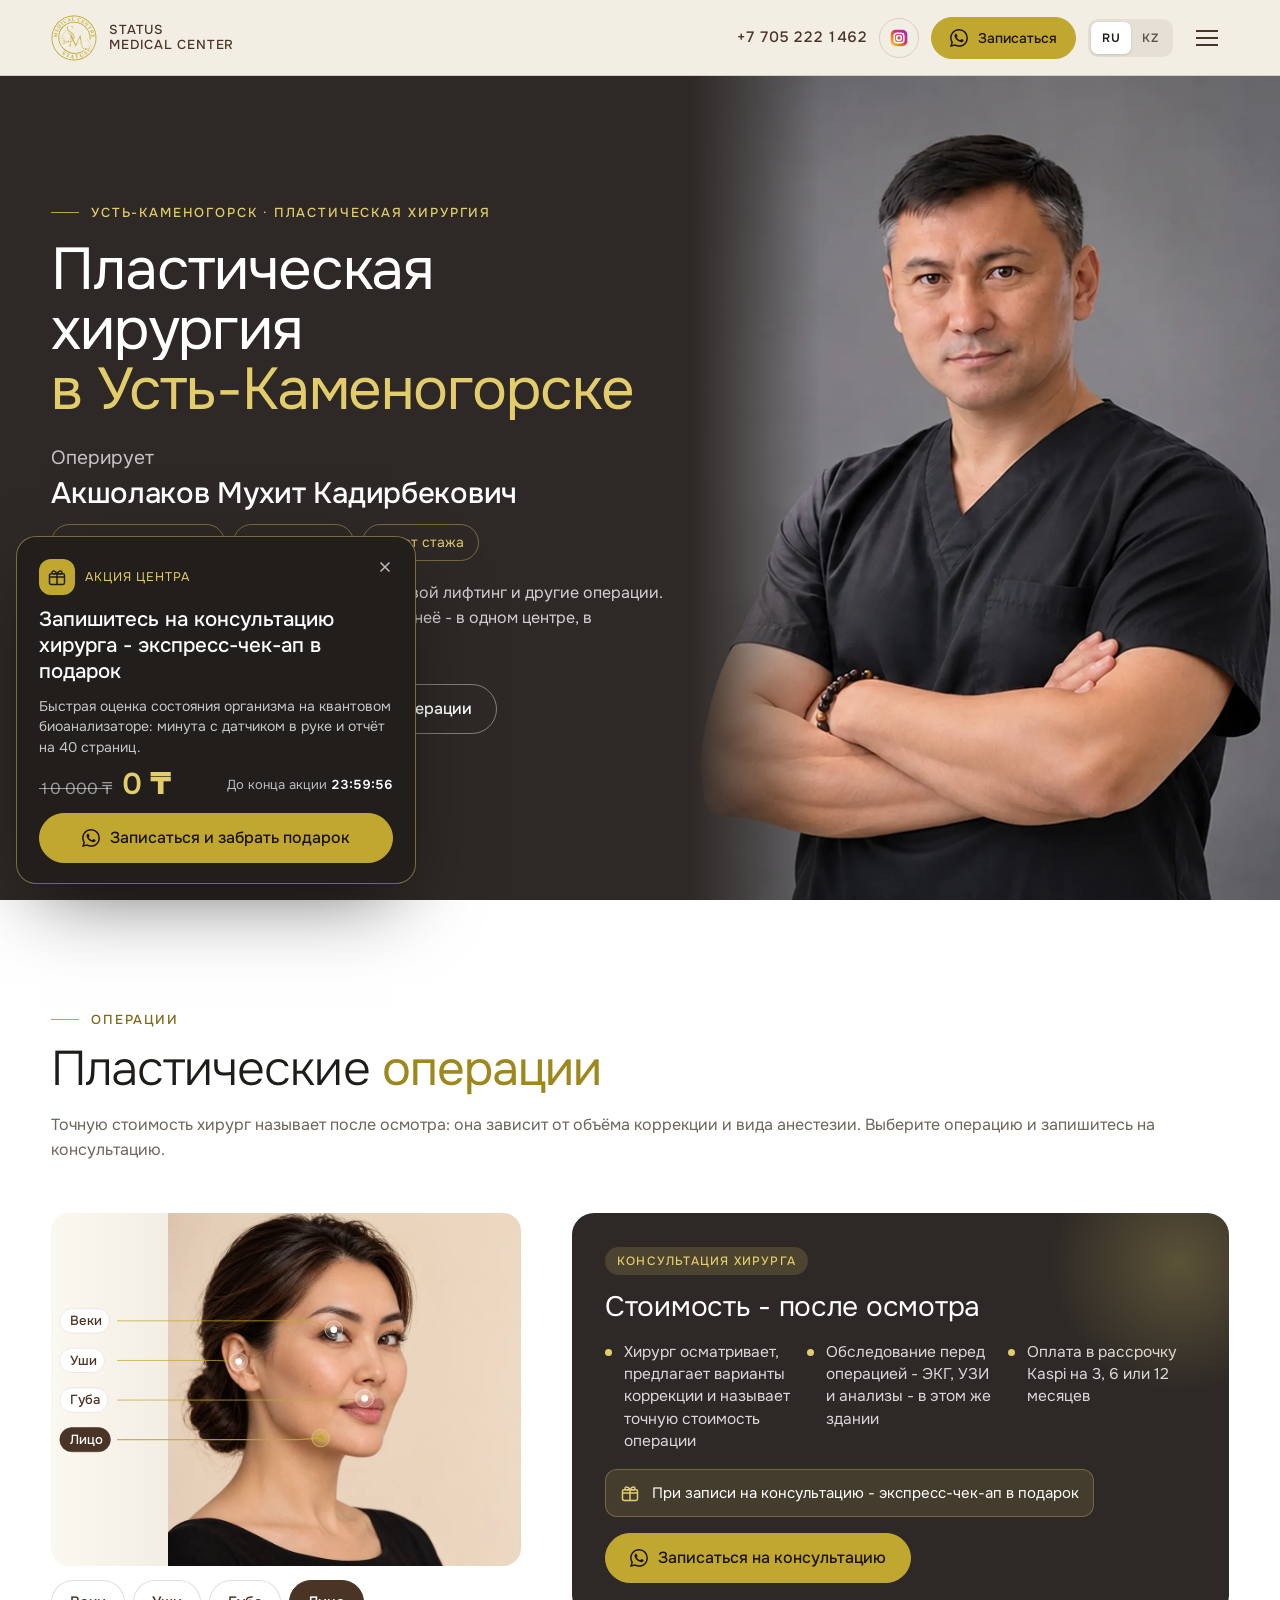
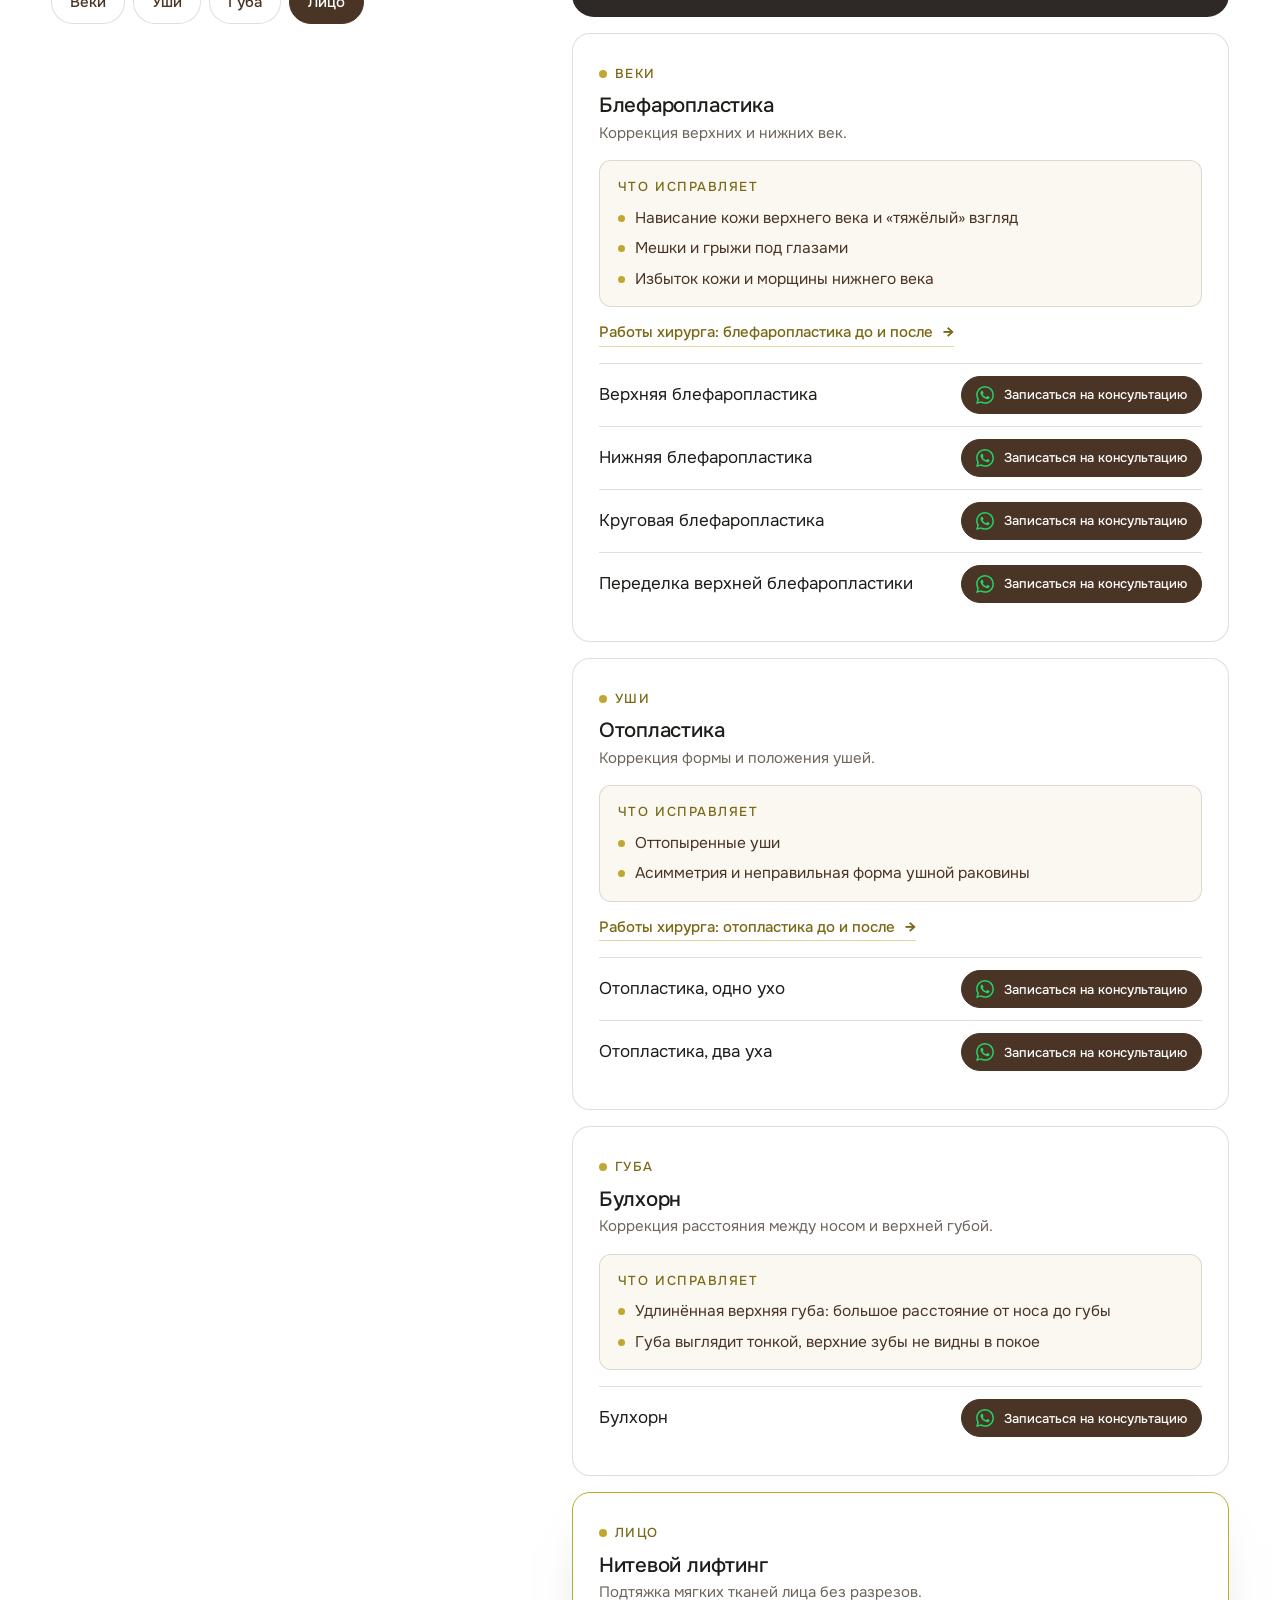
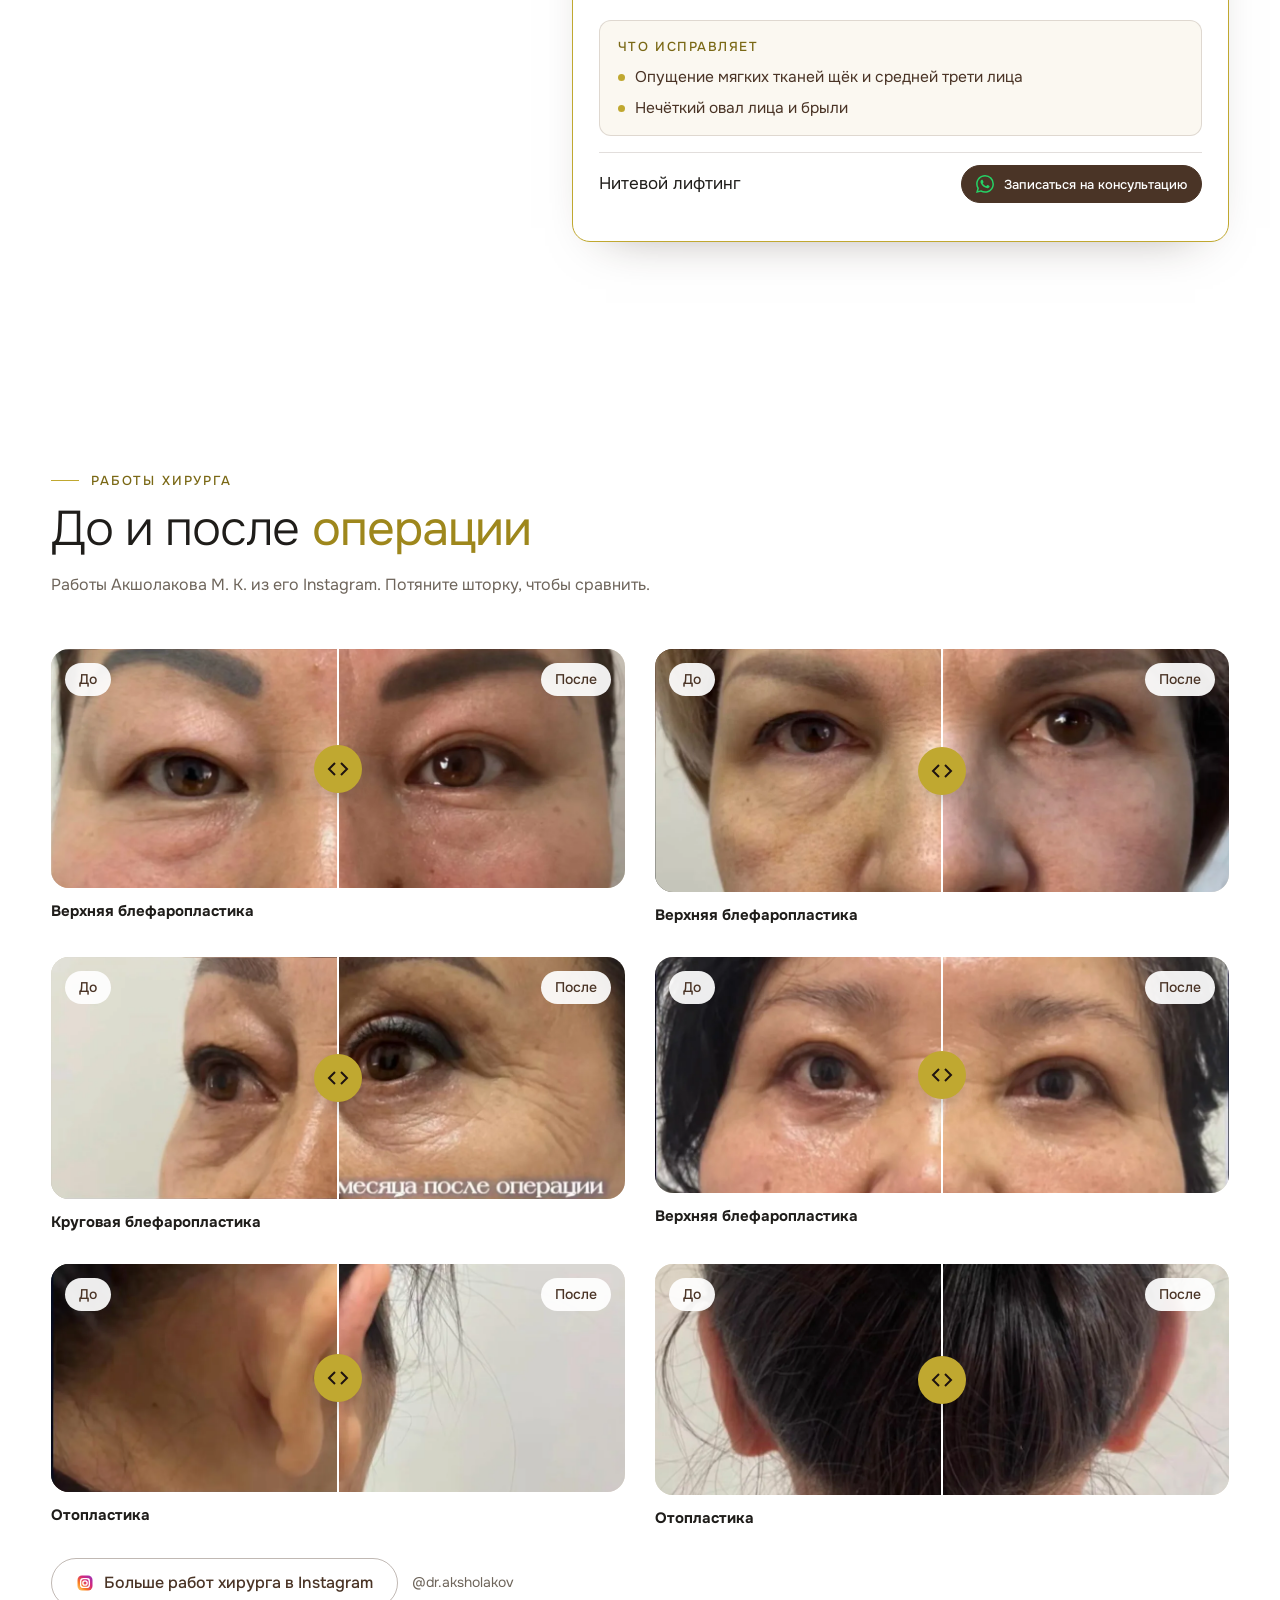
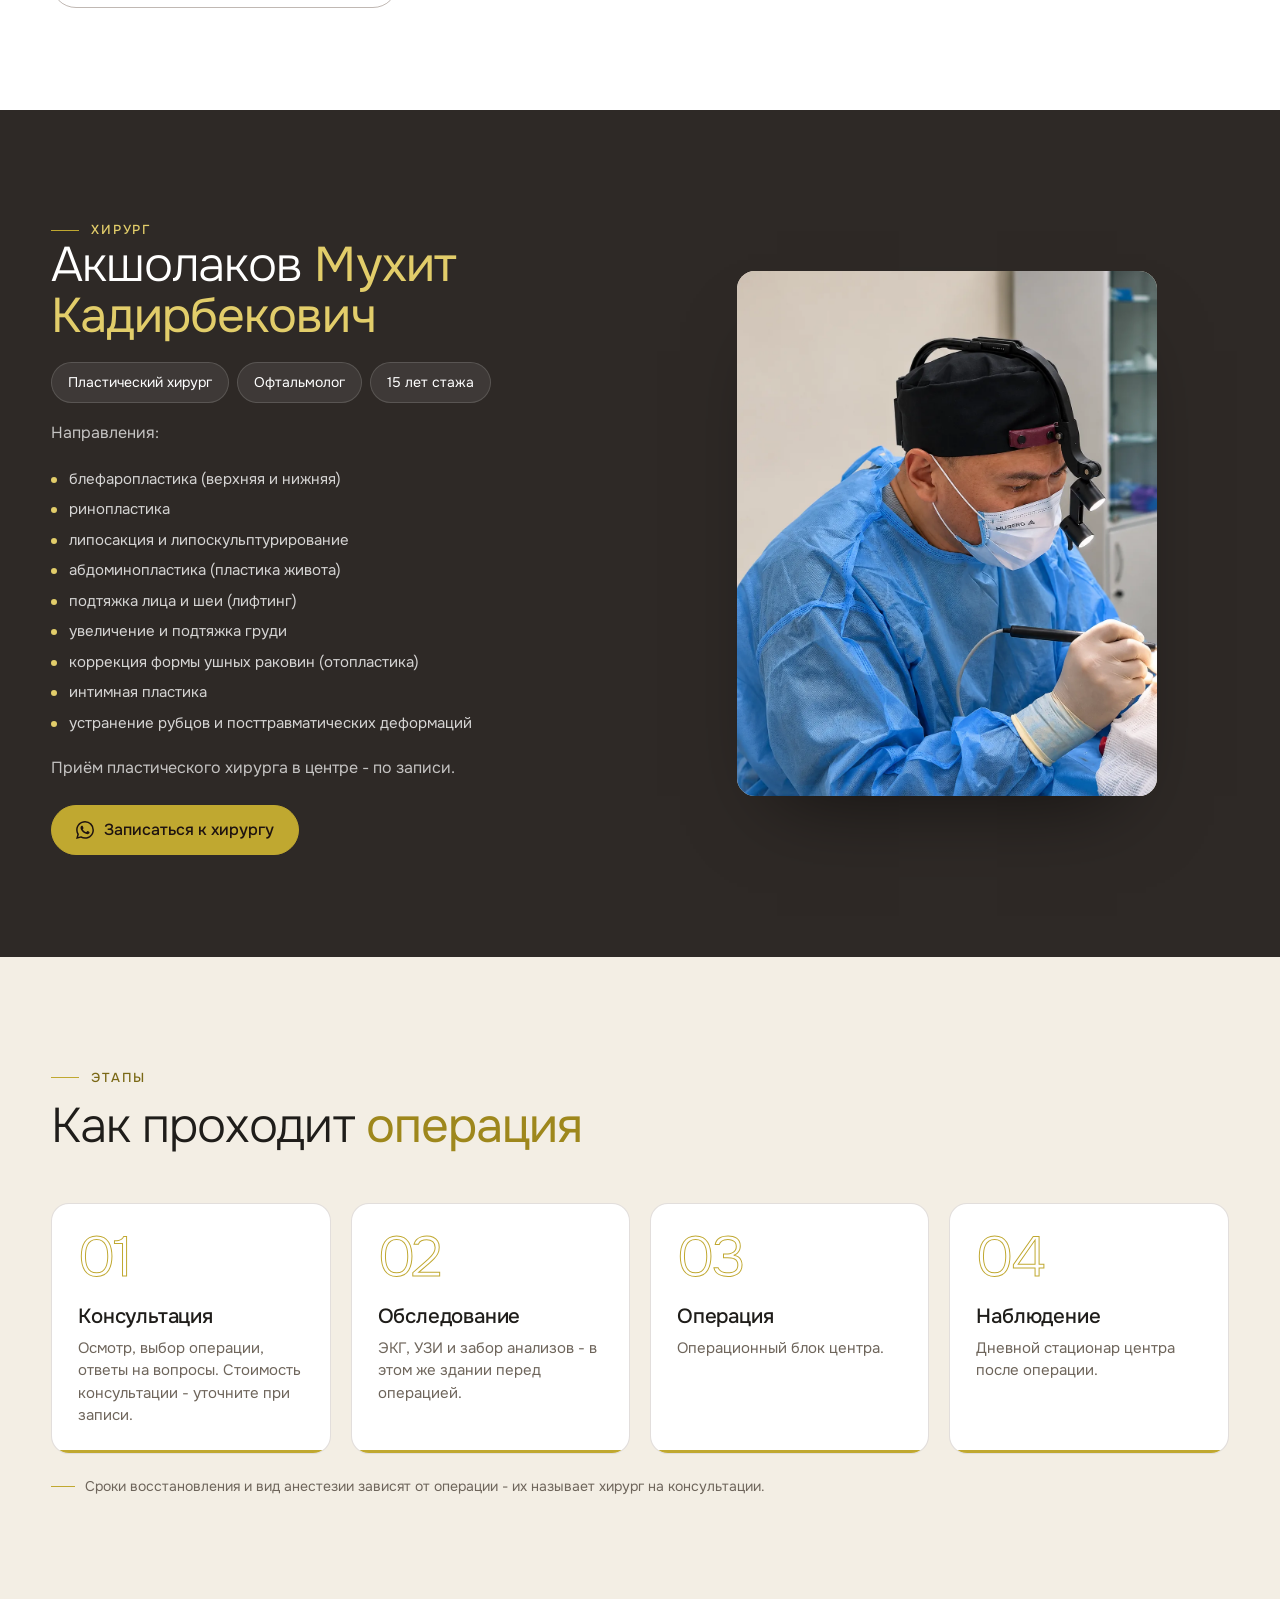
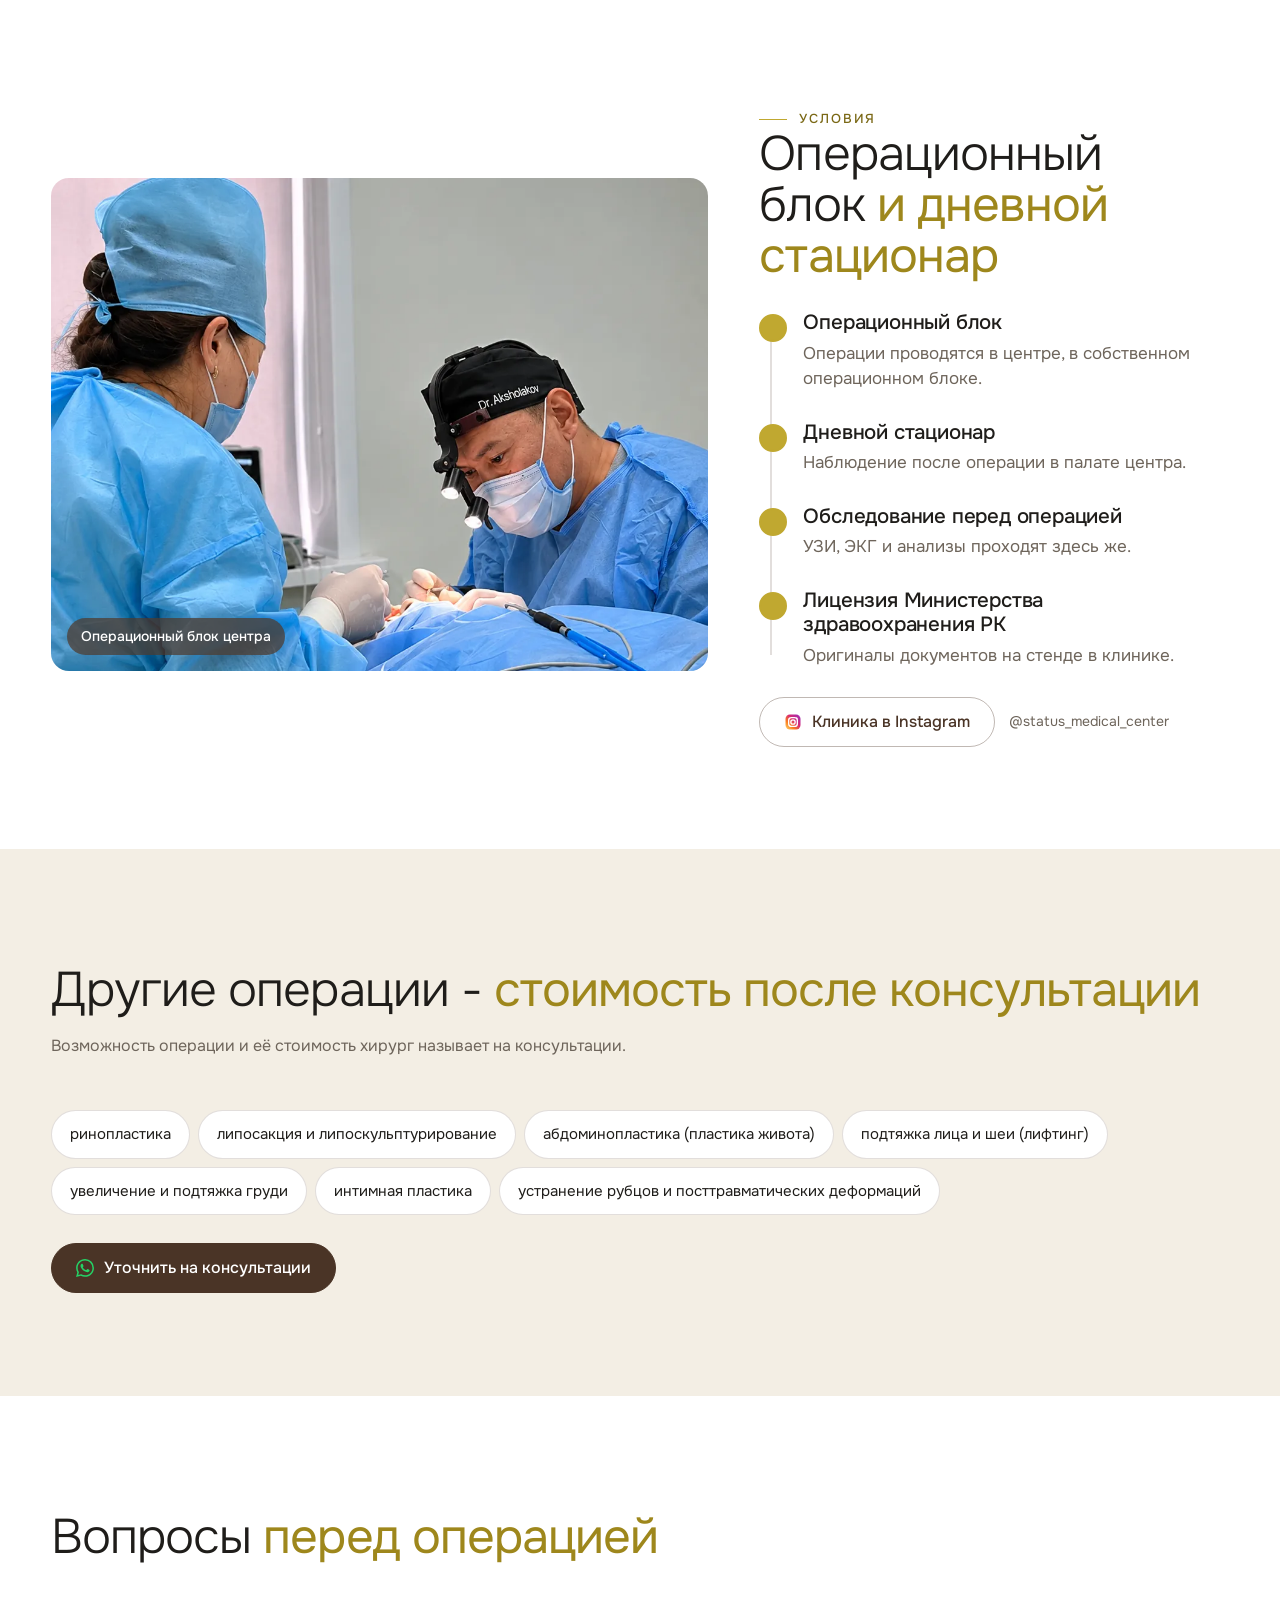
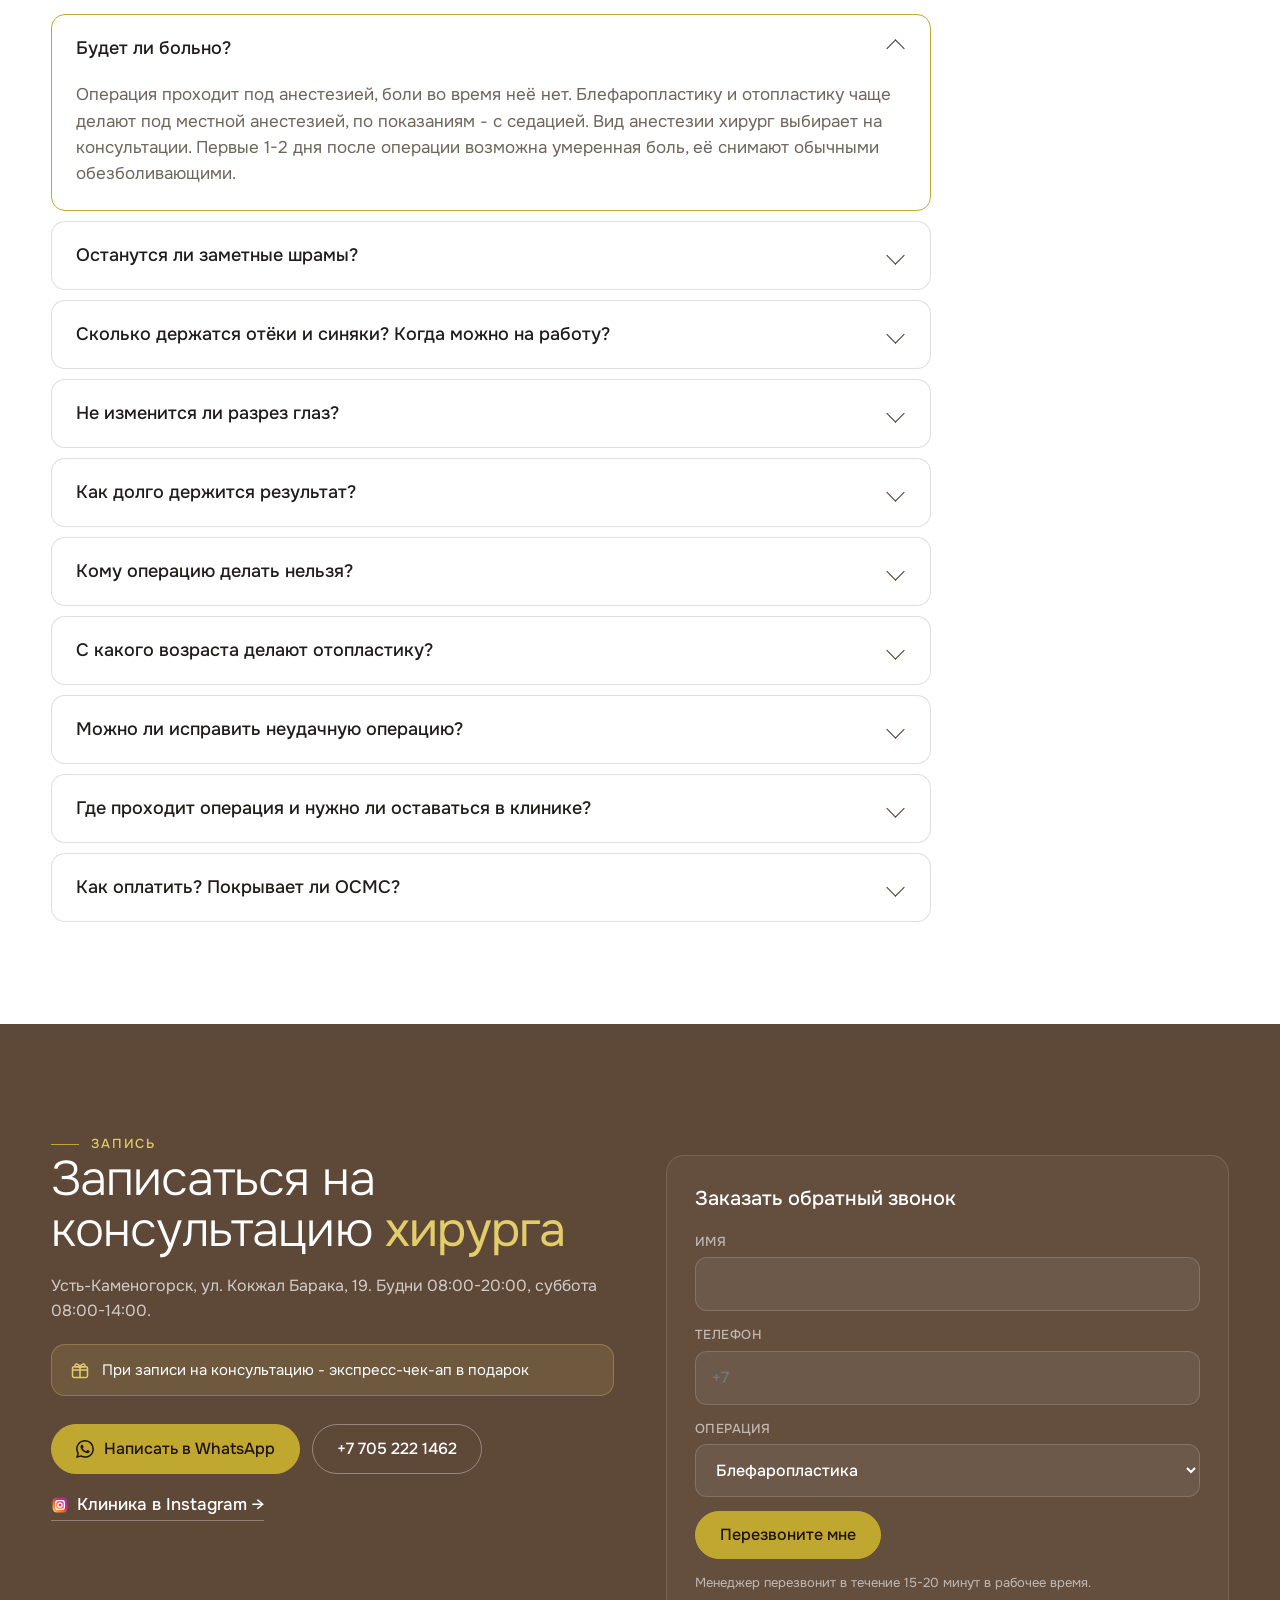
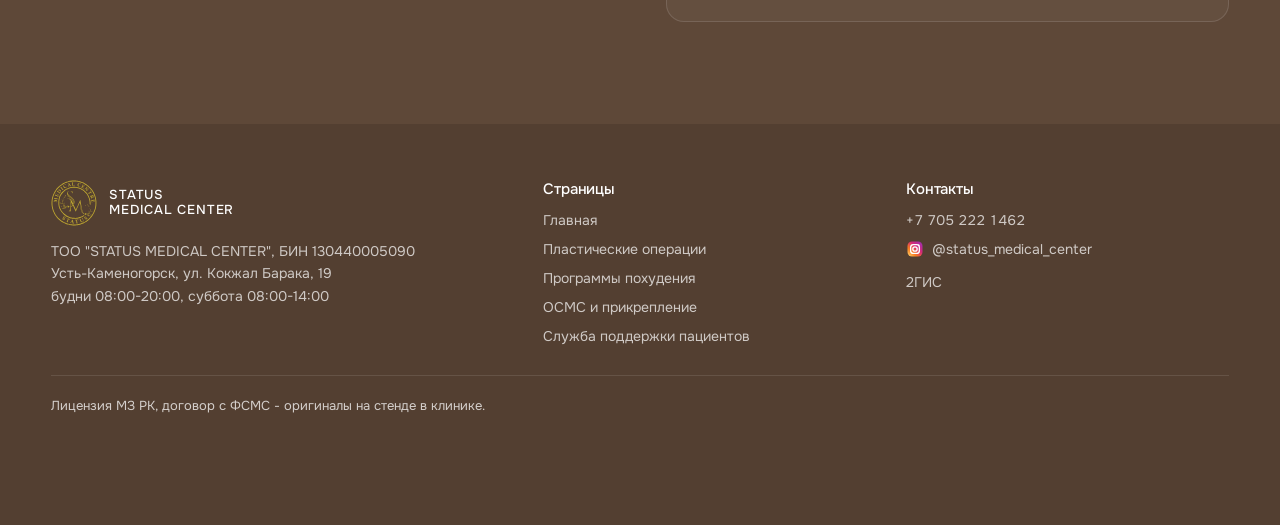
==== commit 89828597: "Врачи: отметка и фильтр «По ОСМС», Дусумова - детский кардиолог" ====
--- a/plastika/index.html
+++ b/plastika/index.html
@@ -25,7 +25,7 @@
 <link rel="preconnect" href="https://fonts.googleapis.com">
 <link rel="preconnect" href="https://fonts.gstatic.com" crossorigin>
 <link href="https://fonts.googleapis.com/css2?family=Onest:wght@300;400;500;600&display=swap" rel="stylesheet">
-<link rel="stylesheet" href="../styles.css?v=20261123-2">
+<link rel="stylesheet" href="../styles.css?v=20261125-4">
 <script type="application/ld+json">
 [
  {
@@ -119,7 +119,7 @@
       <a href="../#chekap" data-i18n="nav.chk">Чек-ап</a>
       <a href="../#vrachi" data-i18n="nav.doc">Врачи</a>
       <a href="../#osms" data-i18n="nav.osms">ОСМС</a>
-      <a href="./" data-i18n="nav.pl">Пластика</a>
+      <a href="./" data-i18n="nav.pl">Пластическая хирургия</a>
       <a href="../pohudenie/" data-i18n="nav.wt">Похудение</a>
       <a href="../#kontakty" data-i18n="nav.ct">Контакты</a>
     </nav>
@@ -140,7 +140,7 @@
     <a href="../#podderzhka" data-i18n="nav.sup">Служба поддержки</a>
     <a href="../#missiya" data-i18n="nav.mis">Миссия</a>
     <a href="../#rukovodstvo" data-i18n="nav.ruk">Руководство</a>
-    <a href="./" data-i18n="nav.pl">Пластика</a>
+    <a href="./" data-i18n="nav.pl">Пластическая хирургия</a>
     <a href="../pohudenie/" data-i18n="nav.wt">Похудение</a>
     <a href="../#kontakty" data-i18n="nav.ct">Контакты</a>
     <div class="menu-cta"><a class="btn gold wa" href="https://wa.me/77052221462" data-wa="Здравствуйте. Хочу записаться на консультацию пластического хирурга."><svg class="ic" aria-hidden="true"><use href="#ic-wa"/></svg><span data-i18n="hdr.btn2">Записаться в WhatsApp</span></a><a class="btn ghost" href="tel:+77052221462">+7&nbsp;705&nbsp;222&nbsp;1462</a><a class="btn ghost" href="https://www.instagram.com/status_medical_center" target="_blank" rel="noopener"><svg class="ic" aria-hidden="true"><use href="#ic-ig"/></svg><span>Instagram</span></a></div>
@@ -470,6 +470,6 @@
 <script src="../assets/vendor/ScrollTrigger.min.js"></script>
 <script src="../assets/vendor/SplitText.min.js"></script>
 <script src="../assets/vendor/lenis.min.js"></script>
-<script src="../script.js?v=20261123-2"></script>
+<script src="../script.js?v=20261125-4"></script>
 </body>
 </html>
--- a/styles.css
+++ b/styles.css
@@ -118,7 +118,7 @@
 .lang button:focus-visible{outline:2px solid var(--gold);outline-offset:2px}
 .burger{display:none;width:44px;height:44px;flex:none;flex-direction:column;justify-content:center;gap:5px;align-items:center;border-radius:12px}
 .burger i{width:22px;height:2px;background:var(--walnut);transition:transform var(--mid) var(--ease),opacity var(--mid)}
-/* меню: порог бургера = порог оверлея = 1300px (по казахским подписям, с пунктом МӘМС с 12.11.2026) */
+/* меню: порог бургера = порог оверлея = 1365px (по казахским подписям, с пунктом МӘМС и «Пластикалық хирургия» с 25.11.2026 с 12.11.2026) */
 .menu{position:fixed;inset:0;padding:calc(var(--hdr) + 20px) var(--pad) calc(32px + env(safe-area-inset-bottom));background:var(--stone);z-index:49;display:flex;flex-direction:column;gap:14px;font-size:22px;overflow-y:auto;visibility:hidden;transform:translateY(-12px);opacity:0;pointer-events:none;transition:transform var(--mid) var(--ease),opacity var(--mid) var(--ease),visibility 0s linear var(--mid)}
 .menu > a:not(.btn){padding:8px 0;border-bottom:1px solid var(--line);font-weight:300}
 .menu-cta{display:flex;flex-wrap:wrap;gap:10px;margin-top:14px}
@@ -540,8 +540,8 @@
 }
 
 /* ---------- адаптив ---------- */
-@media (min-width:1301px){.menu{display:none}}
-@media (max-width:1300px){.nav{display:none}.burger{display:flex}.nav + .hdr-right{margin-left:auto}}
+@media (min-width:1366px){.menu{display:none}}
+@media (max-width:1365px){.nav{display:none}.burger{display:flex}.nav + .hdr-right{margin-left:auto}}
 @media (max-width:1180px){
   .docs{grid-template-columns:repeat(3,minmax(0,1fr))}
   .plan{grid-template-columns:repeat(3,minmax(0,1fr))}
@@ -614,7 +614,7 @@
 .dark .form .thanks{color:var(--gold-2)}
 
 /* длинный состав чек-апа свёрнут до 6 пунктов */
-.compose.clip li:nth-child(n+7){display:none}
+.compose.clip li.xtra{display:none}
 .compose-more{margin:4px 0 16px;padding:10px 0;min-height:44px;border:0;background:none;color:var(--gold-3);font:inherit;font-size:15px;font-weight:500;cursor:pointer;text-decoration:underline;text-underline-offset:4px;text-decoration-thickness:1px}
 .compose-more[hidden]{display:none}
 
@@ -1223,7 +1223,7 @@
 }
 .pw-steps{list-style:none}
 
-@media (min-width:1301px) and (max-width:1499px){.hdr-phone{display:none}}
+@media (min-width:1366px) and (max-width:1499px){.hdr-phone{display:none}}
 @media (max-width:860px){.pw-badge{top:16px;bottom:auto}}
 .facts{background:var(--gr-1)}
 
@@ -1437,13 +1437,57 @@
 .tb-nav a{white-space:nowrap;transition:color var(--fast)}
 .tb-nav a:hover{color:var(--gold-2)}
 .tb-addr{white-space:nowrap;color:rgba(255,255,255,.55)}
-@media (min-width:1301px){
+@media (min-width:1366px){
   .topbar{display:block}
   .hero,.hero-chk,.hp-hero{min-height:calc(100svh - var(--hdr) - 38px)}
 }
-@media (min-width:1301px) and (max-width:1439px){.tb-addr{display:none}}
+@media (min-width:1366px) and (max-width:1439px){.tb-addr{display:none}}
 #chekap .c-gift{margin-top:auto}
 #chekap .c-gift + .btn{margin-top:0}
 #chekap .compose-more + .c-gift,#chekap .compose + .c-gift{margin-top:auto;}
 #chekap .c-gift{margin-bottom:18px}
 #chekap .compose{margin-bottom:18px}
+
+/* ---------- чек-апы: вкладки (25.11.2026) ---------- */
+.compose.clip li.xtra{display:none}
+.ck-tabs{display:flex;flex-wrap:wrap;gap:8px;margin:0 0 28px}
+.ck-tabs [role="tab"]{display:inline-flex;align-items:center;gap:8px;min-height:44px;padding:10px 18px;border-radius:999px;border:1px solid var(--line);background:#fff;color:var(--ink);font:inherit;font-size:15px;font-weight:500;cursor:pointer;transition:background var(--fast),color var(--fast),border-color var(--fast)}
+.ck-tabs [role="tab"] .ck-n{font-size:12px;min-width:22px;padding:2px 7px;border-radius:999px;background:var(--stone-2,#EFE9E1);color:var(--mute);text-align:center}
+.ck-tabs [role="tab"][aria-selected="true"]{background:var(--walnut);border-color:var(--walnut);color:#fff}
+.ck-tabs [role="tab"][aria-selected="true"] .ck-n{background:var(--gold);color:var(--walnut-3)}
+@media (hover:hover) and (pointer:fine){.ck-tabs [role="tab"][aria-selected="false"]:hover{border-color:var(--gold)}}
+.ck-tabs [role="tab"]:focus-visible,.ck-sex button:focus-visible{outline:2px solid var(--gold);outline-offset:2px}
+.ck-panel{display:grid;grid-template-columns:minmax(0,300px) minmax(0,1fr);gap:28px;align-items:start}
+.ck-panel[hidden]{display:none}
+.ck-side{position:sticky;top:96px;display:grid;gap:16px}
+.ck-ph{margin:0;aspect-ratio:4/5;border-radius:var(--r);overflow:hidden;background:var(--stone-2,#EFE9E1)}
+.ck-ph img{width:100%;height:100%;object-fit:cover;display:block}
+.ck-intro{font-size:16px;line-height:1.5;color:var(--ink);margin:0}
+.ck-sex{display:flex;gap:6px;padding:4px;border-radius:12px;background:#fff;border:1px solid var(--line);width:max-content}
+.ck-sex button{min-height:40px;padding:8px 16px;border-radius:9px;border:0;background:none;font:inherit;font-size:15px;color:var(--ink);cursor:pointer}
+.ck-sex button[aria-pressed="true"]{background:var(--walnut);color:#fff}
+.ck-grid{display:grid;grid-template-columns:repeat(2,minmax(0,1fr));gap:20px;align-items:stretch}
+.ck-grid .room-card[hidden]{display:none}
+#chekap .ck-sub{font-size:13px;letter-spacing:.06em;text-transform:uppercase;color:var(--gold-3);font-weight:600}
+#chekap .compose li.grp{padding:14px 0 4px;border-top:0;font-size:12px;letter-spacing:.12em;text-transform:uppercase;color:var(--mute);font-weight:600}
+#chekap .compose li.grp::before{display:none}
+#chekap .compose li.grp + li{border-top:0}
+#chekap .compose li.grp:first-child{padding-top:0}
+#chekap .compose .qty{white-space:nowrap;color:var(--gold-3);font-weight:600;margin-left:4px}
+@media (max-width:1100px){
+  .ck-panel{grid-template-columns:minmax(0,1fr);gap:20px}
+  .ck-side{position:static;grid-template-columns:minmax(0,260px) minmax(0,1fr);align-items:center}
+  .ck-side .ck-sex{grid-column:2}
+  .ck-ph{aspect-ratio:4/3}
+}
+@media (max-width:720px){
+  .ck-side{grid-template-columns:minmax(0,1fr)}
+  .ck-side .ck-sex{grid-column:auto}
+  .ck-ph{aspect-ratio:16/9}
+  .ck-grid{grid-template-columns:minmax(0,1fr)}
+  .ck-tabs [role="tab"]{padding:9px 14px;font-size:14px}
+}
+
+/* врачи: отметка ОСМС (25.11.2026) */
+.doc .osms-b{align-self:flex-start;padding:3px 9px;border-radius:999px;border:1px solid rgba(226,205,106,.45);color:var(--gold-2);font-size:12px;letter-spacing:.02em}
+.doc .body .osms-b{margin-top:auto;margin-bottom:10px}.doc .body .osms-b+.btn{margin-top:0}
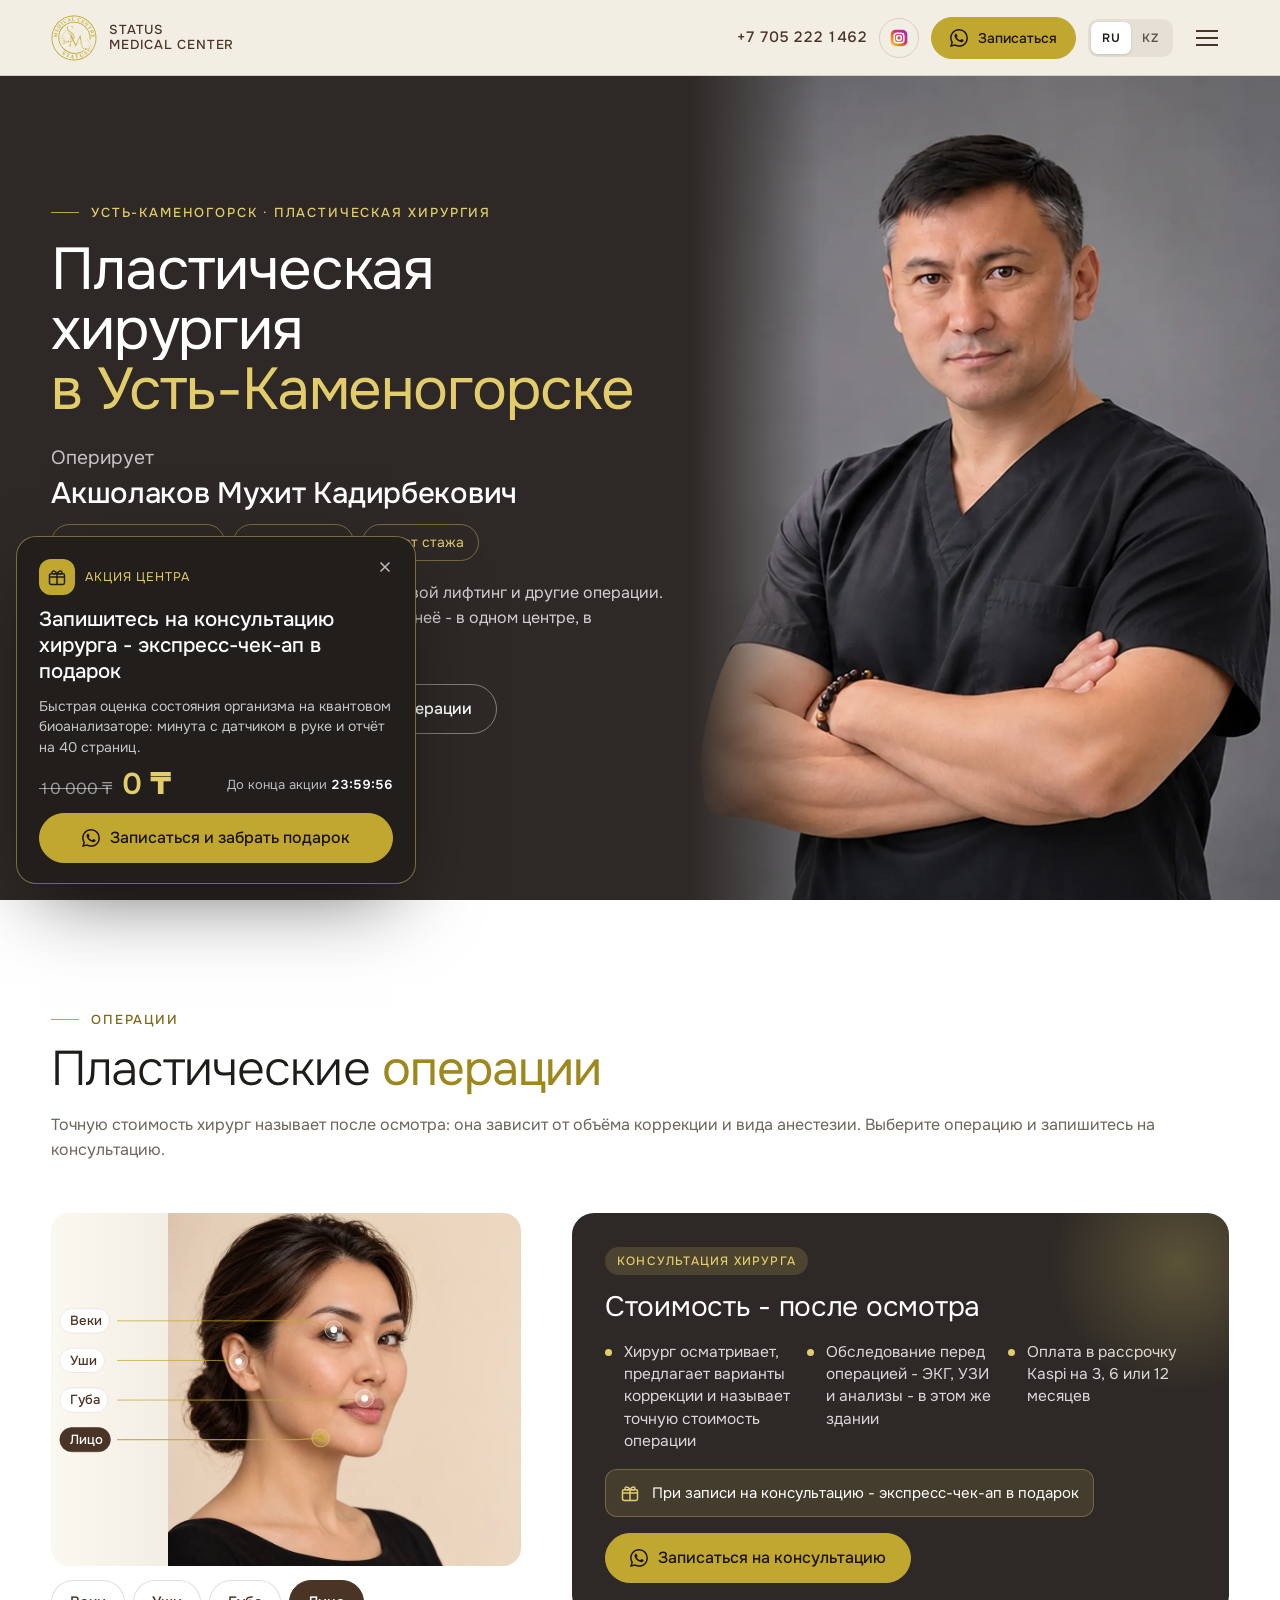
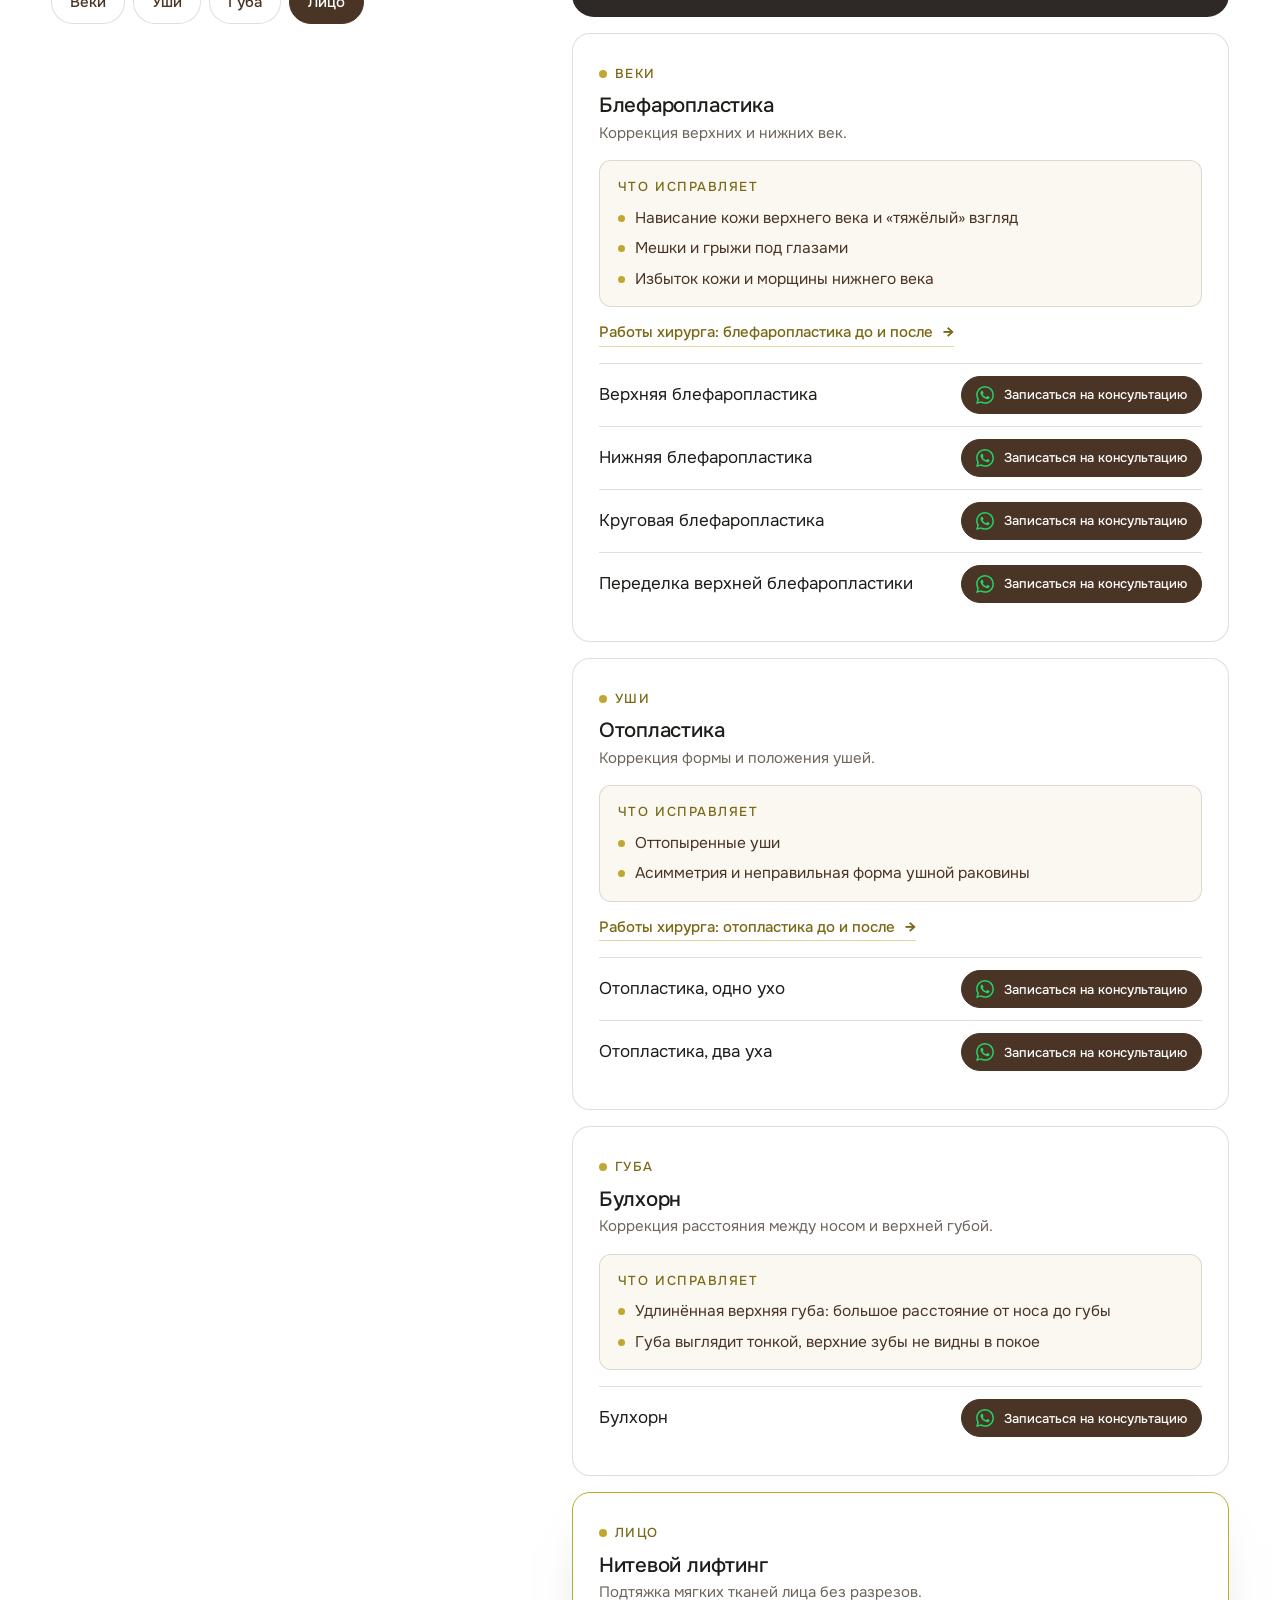
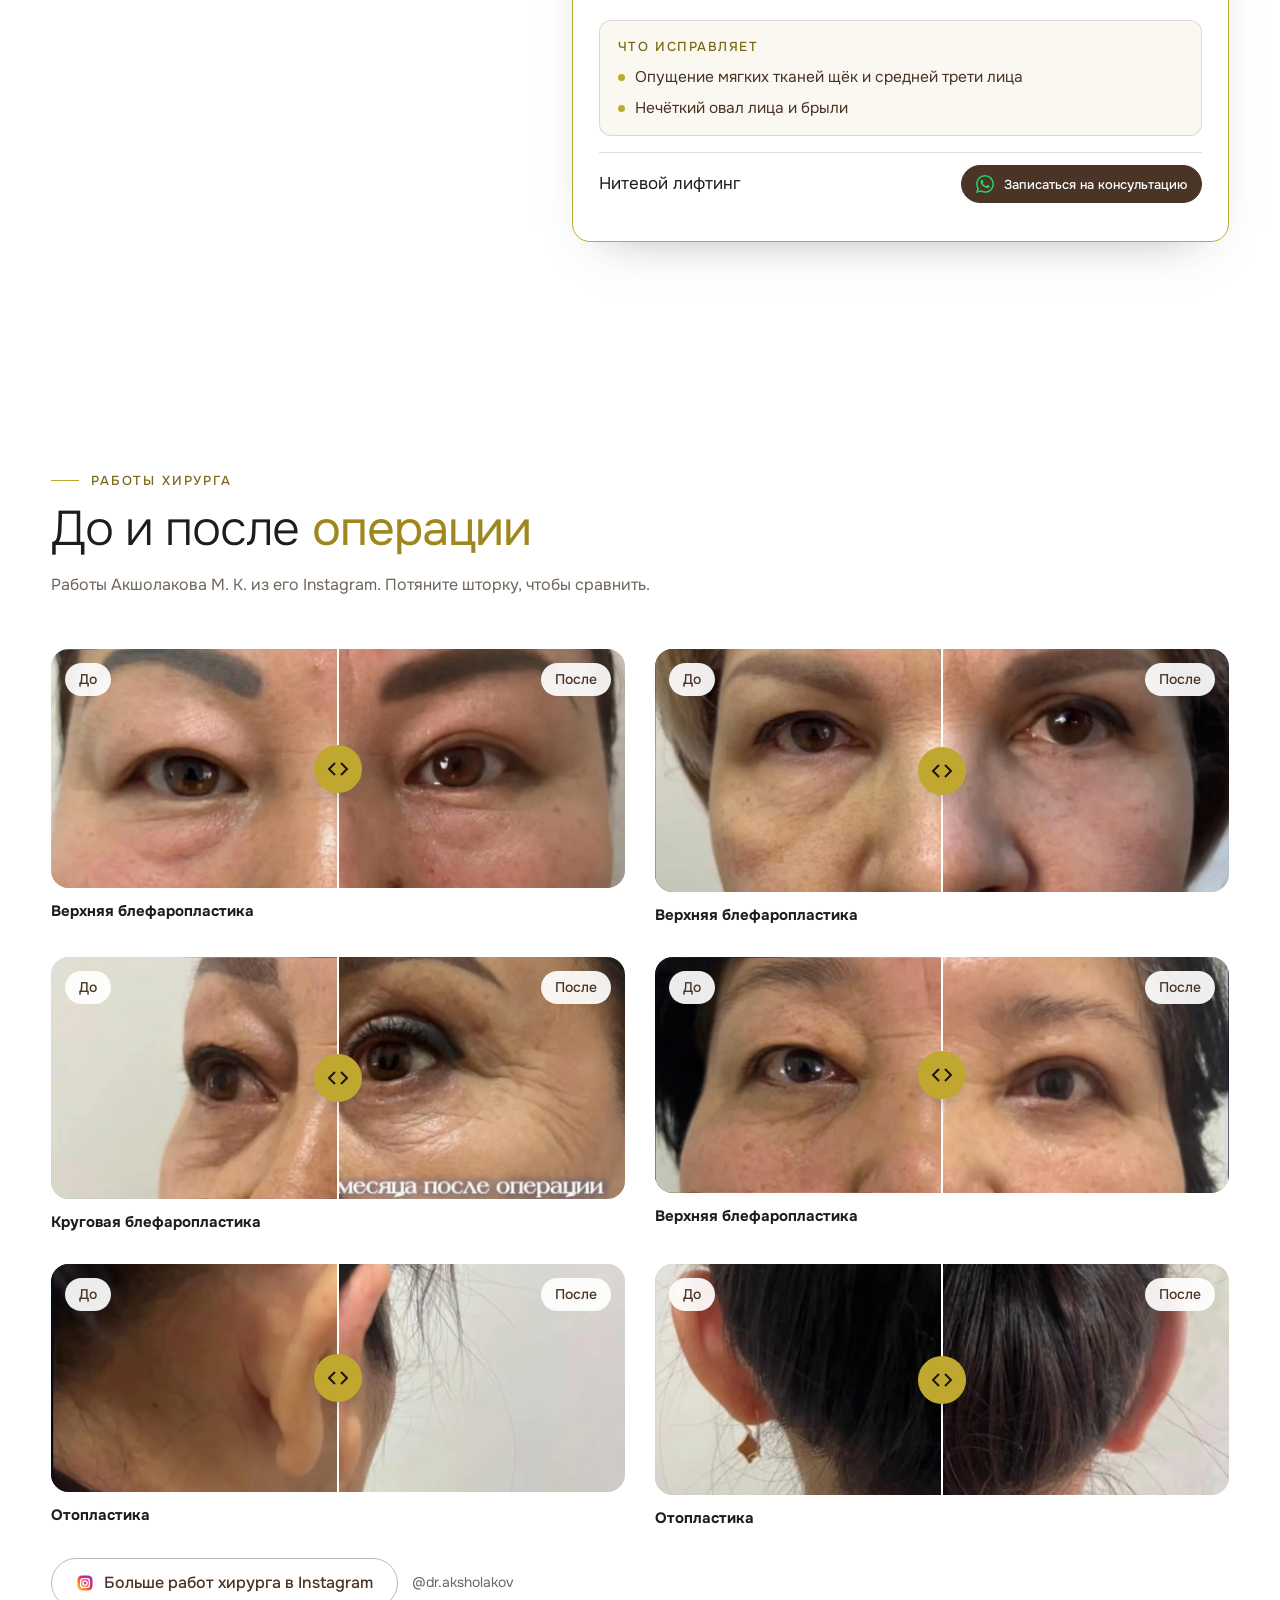
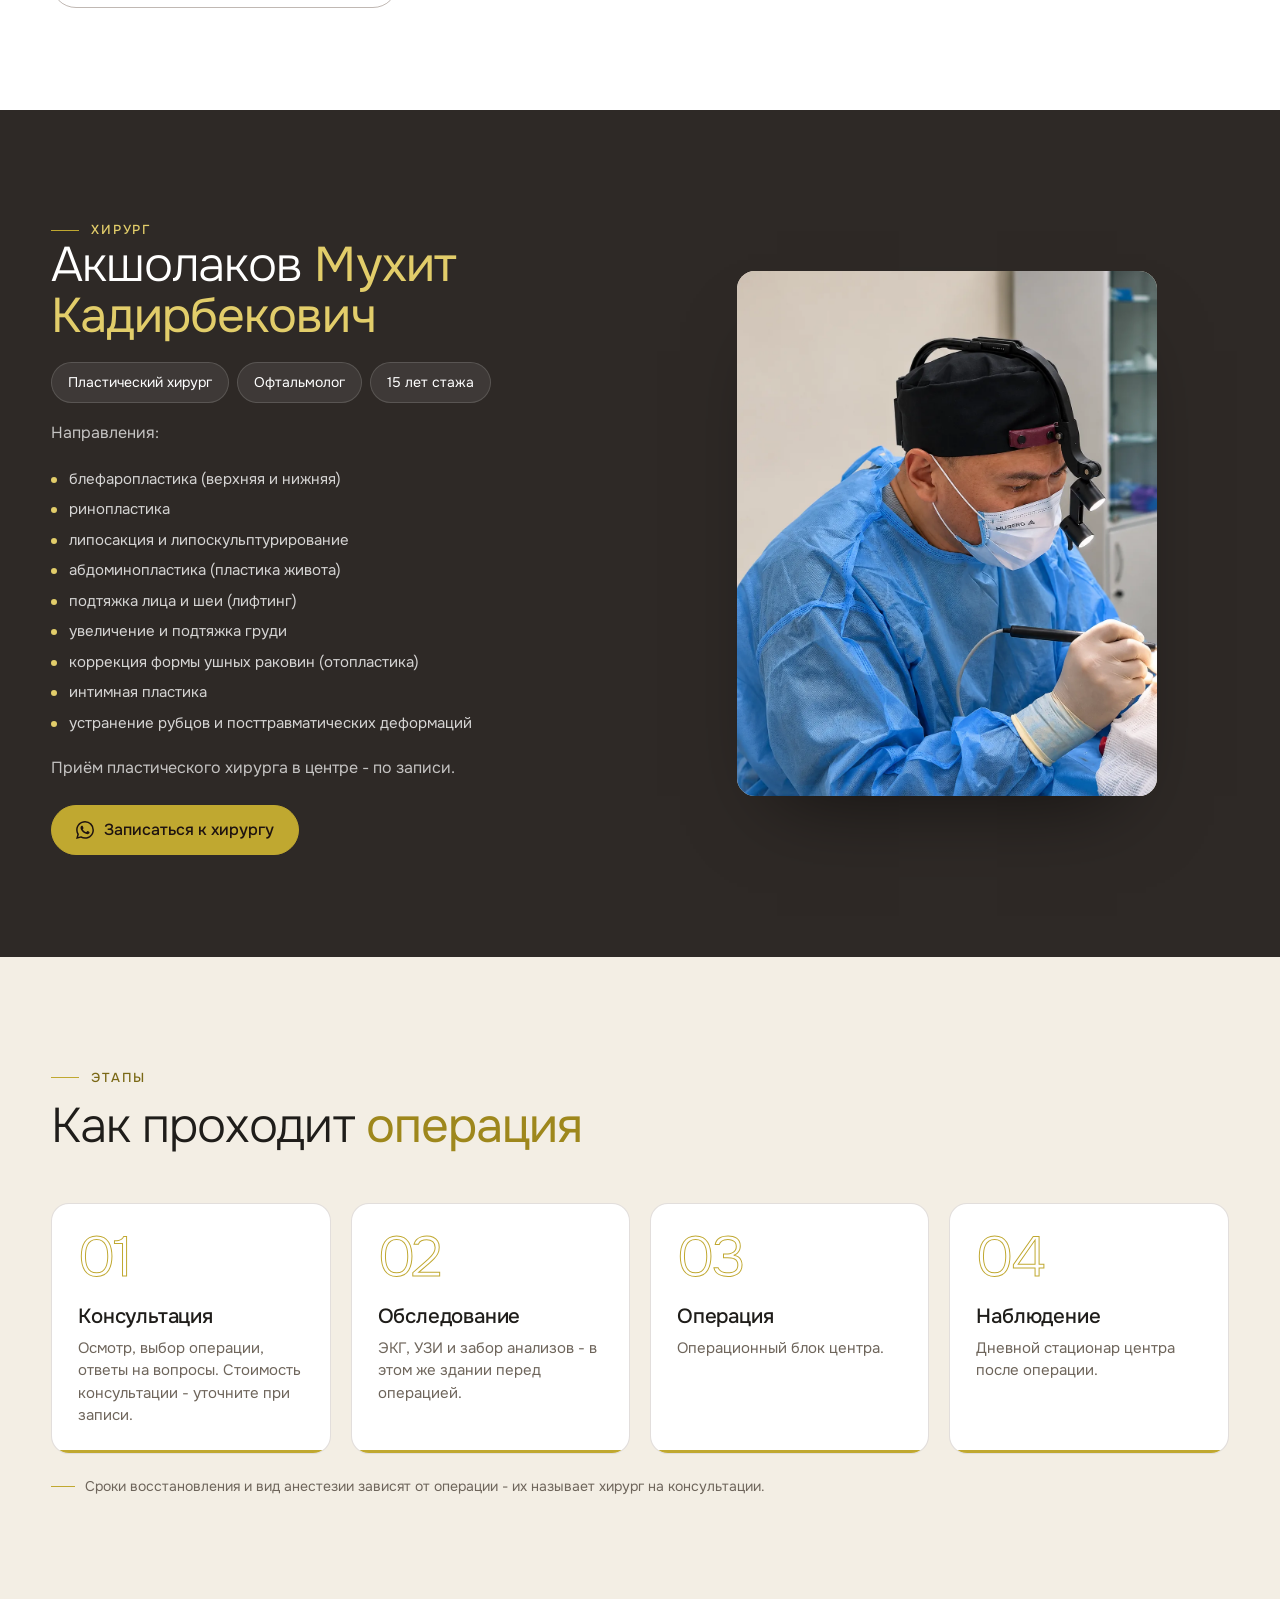
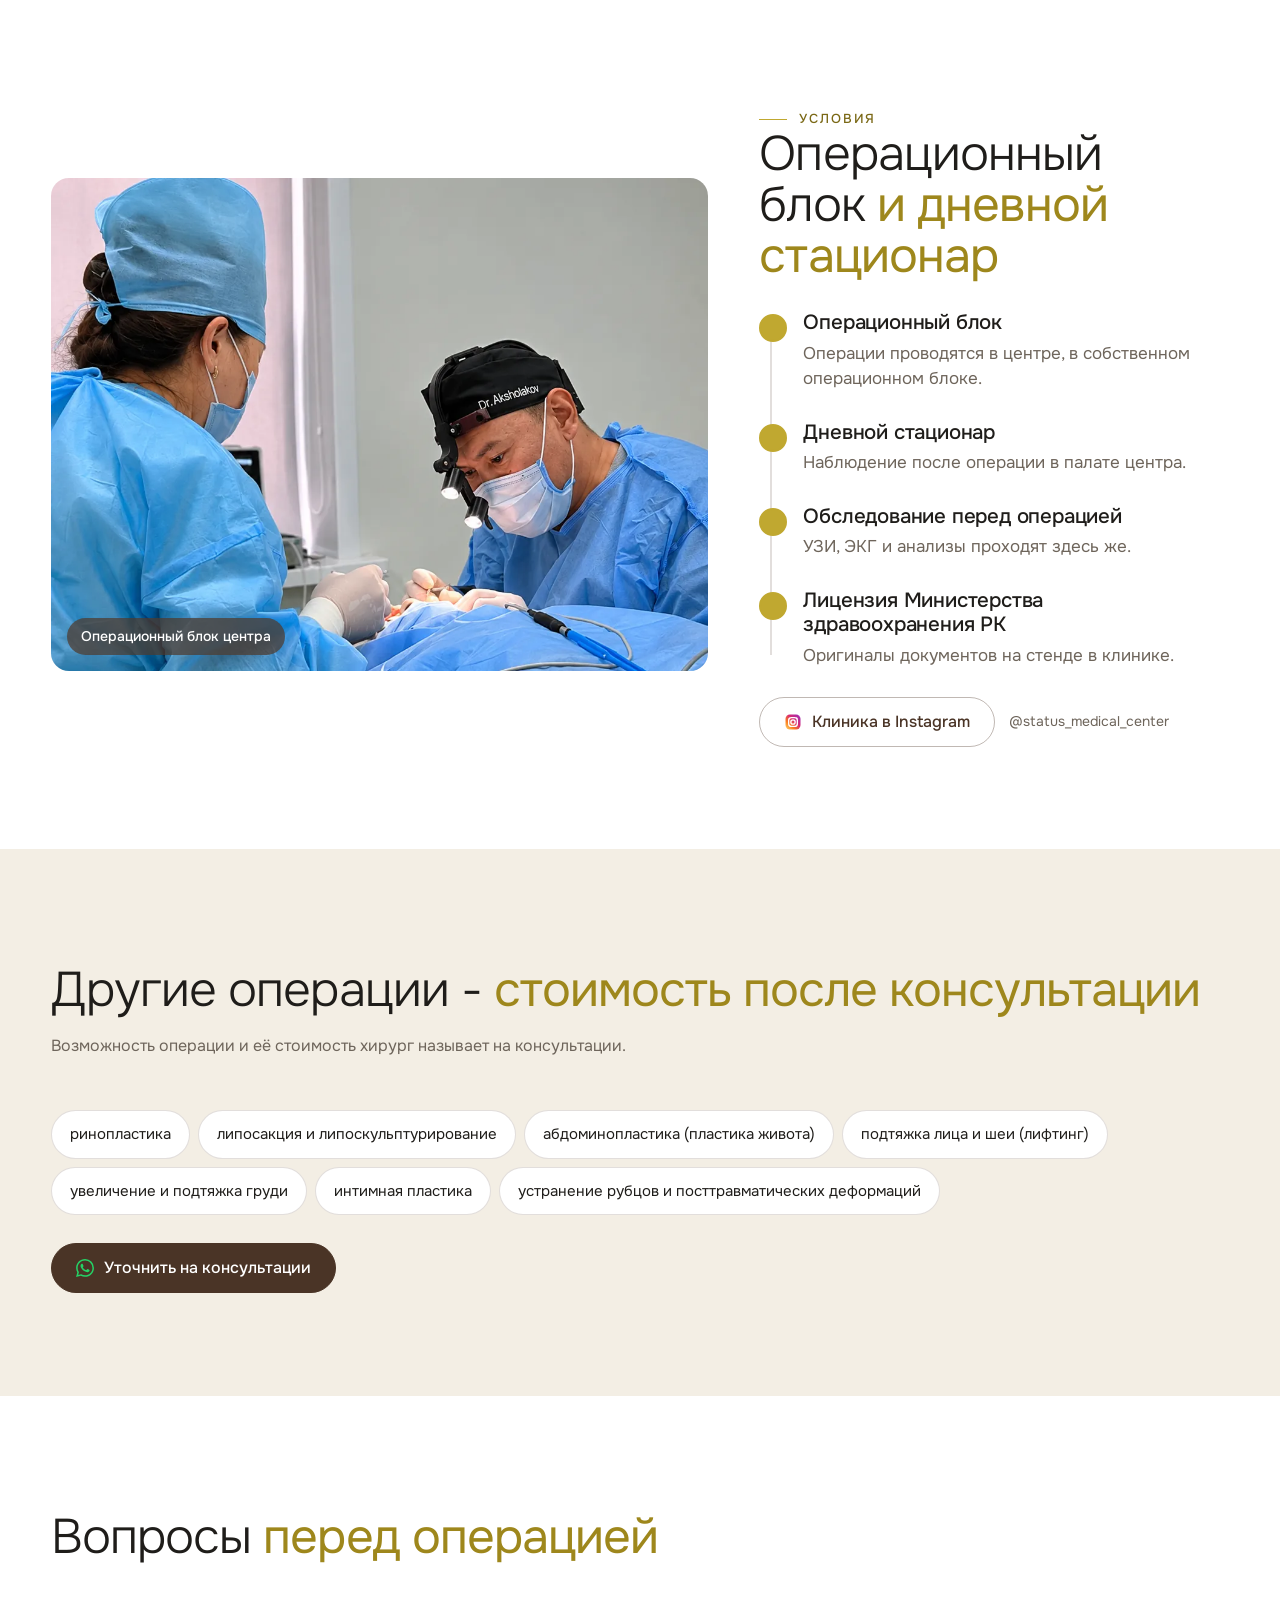
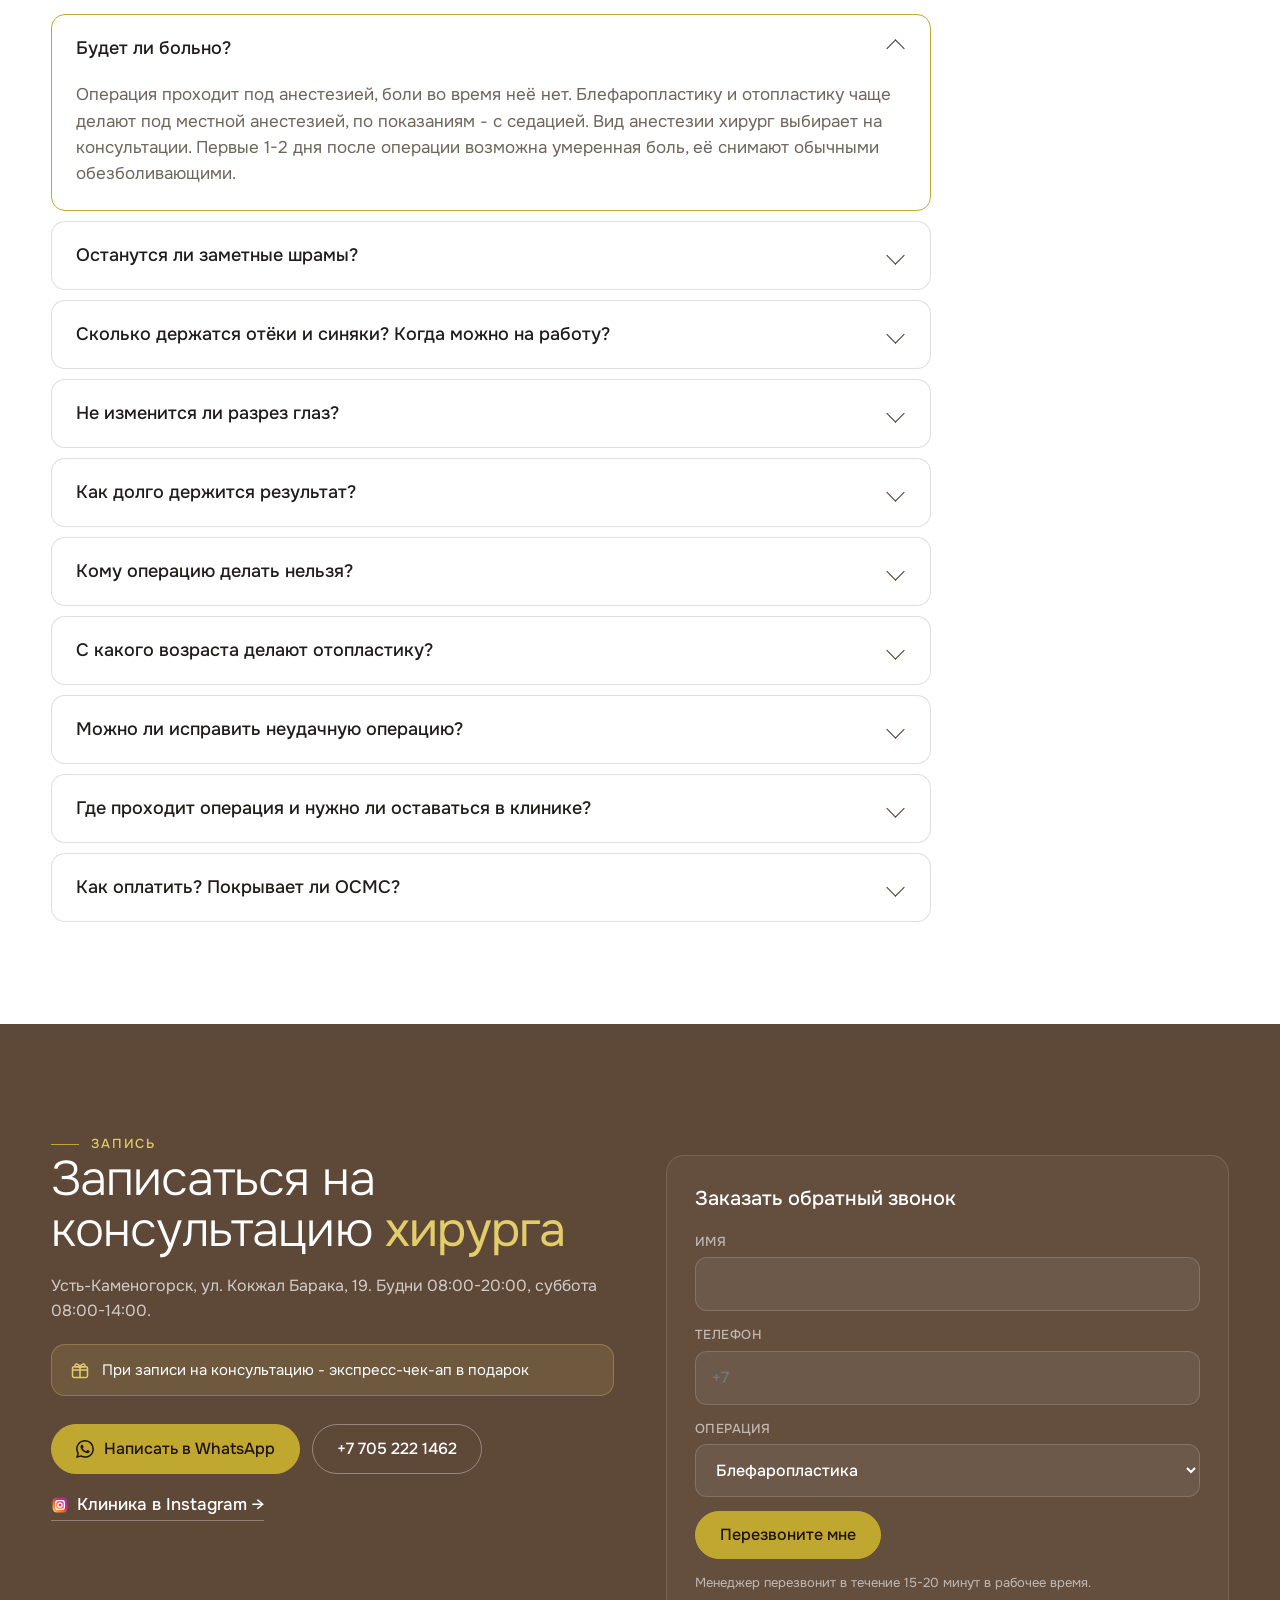
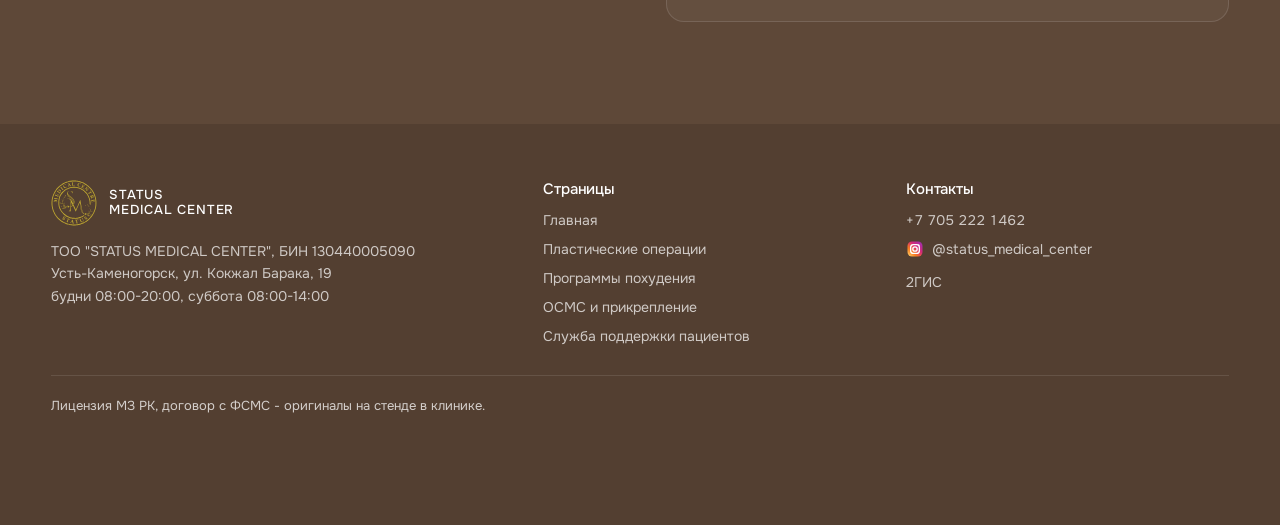
==== commit cec908b9: "Руководство: телефон службы поддержки пациентов" ====
--- a/plastika/index.html
+++ b/plastika/index.html
@@ -25,7 +25,7 @@
 <link rel="preconnect" href="https://fonts.googleapis.com">
 <link rel="preconnect" href="https://fonts.gstatic.com" crossorigin>
 <link href="https://fonts.googleapis.com/css2?family=Onest:wght@300;400;500;600&display=swap" rel="stylesheet">
-<link rel="stylesheet" href="../styles.css?v=20261125-4">
+<link rel="stylesheet" href="../styles.css?v=20261126-1">
 <script type="application/ld+json">
 [
  {
@@ -470,6 +470,6 @@
 <script src="../assets/vendor/ScrollTrigger.min.js"></script>
 <script src="../assets/vendor/SplitText.min.js"></script>
 <script src="../assets/vendor/lenis.min.js"></script>
-<script src="../script.js?v=20261125-4"></script>
+<script src="../script.js?v=20261126-1"></script>
 </body>
 </html>
--- a/styles.css
+++ b/styles.css
@@ -1067,8 +1067,9 @@
 .ruk-body{padding:20px 22px 24px;display:flex;flex-direction:column;gap:8px}
 .ruk-role{font-size:13px;letter-spacing:.12em;text-transform:uppercase;color:var(--gold-3)}
 .ruk-body h3{font-size:clamp(19px,1.5vw,23px);line-height:1.25;color:var(--ink)}
-.ruk-cta{margin-top:clamp(24px,3vw,40px);display:flex;justify-content:center}
+.ruk-cta{margin-top:clamp(24px,3vw,40px);display:flex;flex-wrap:wrap;gap:12px;justify-content:center}
 @media (max-width:860px){.ruk-grid{grid-template-columns:minmax(0,1fr)}.ruk-ph{aspect-ratio:1/1}.ruk-cta .btn{width:100%;justify-content:center}}
+@media (max-width:560px){.ruk-tel{flex-direction:column;gap:2px;line-height:1.25;padding-block:10px}.ruk-tel>span:first-child{font-size:.85em;opacity:.8}}
 @media (prefers-reduced-motion:reduce){.ruk-ph img{transition:none}}
 
 /* служба поддержки */
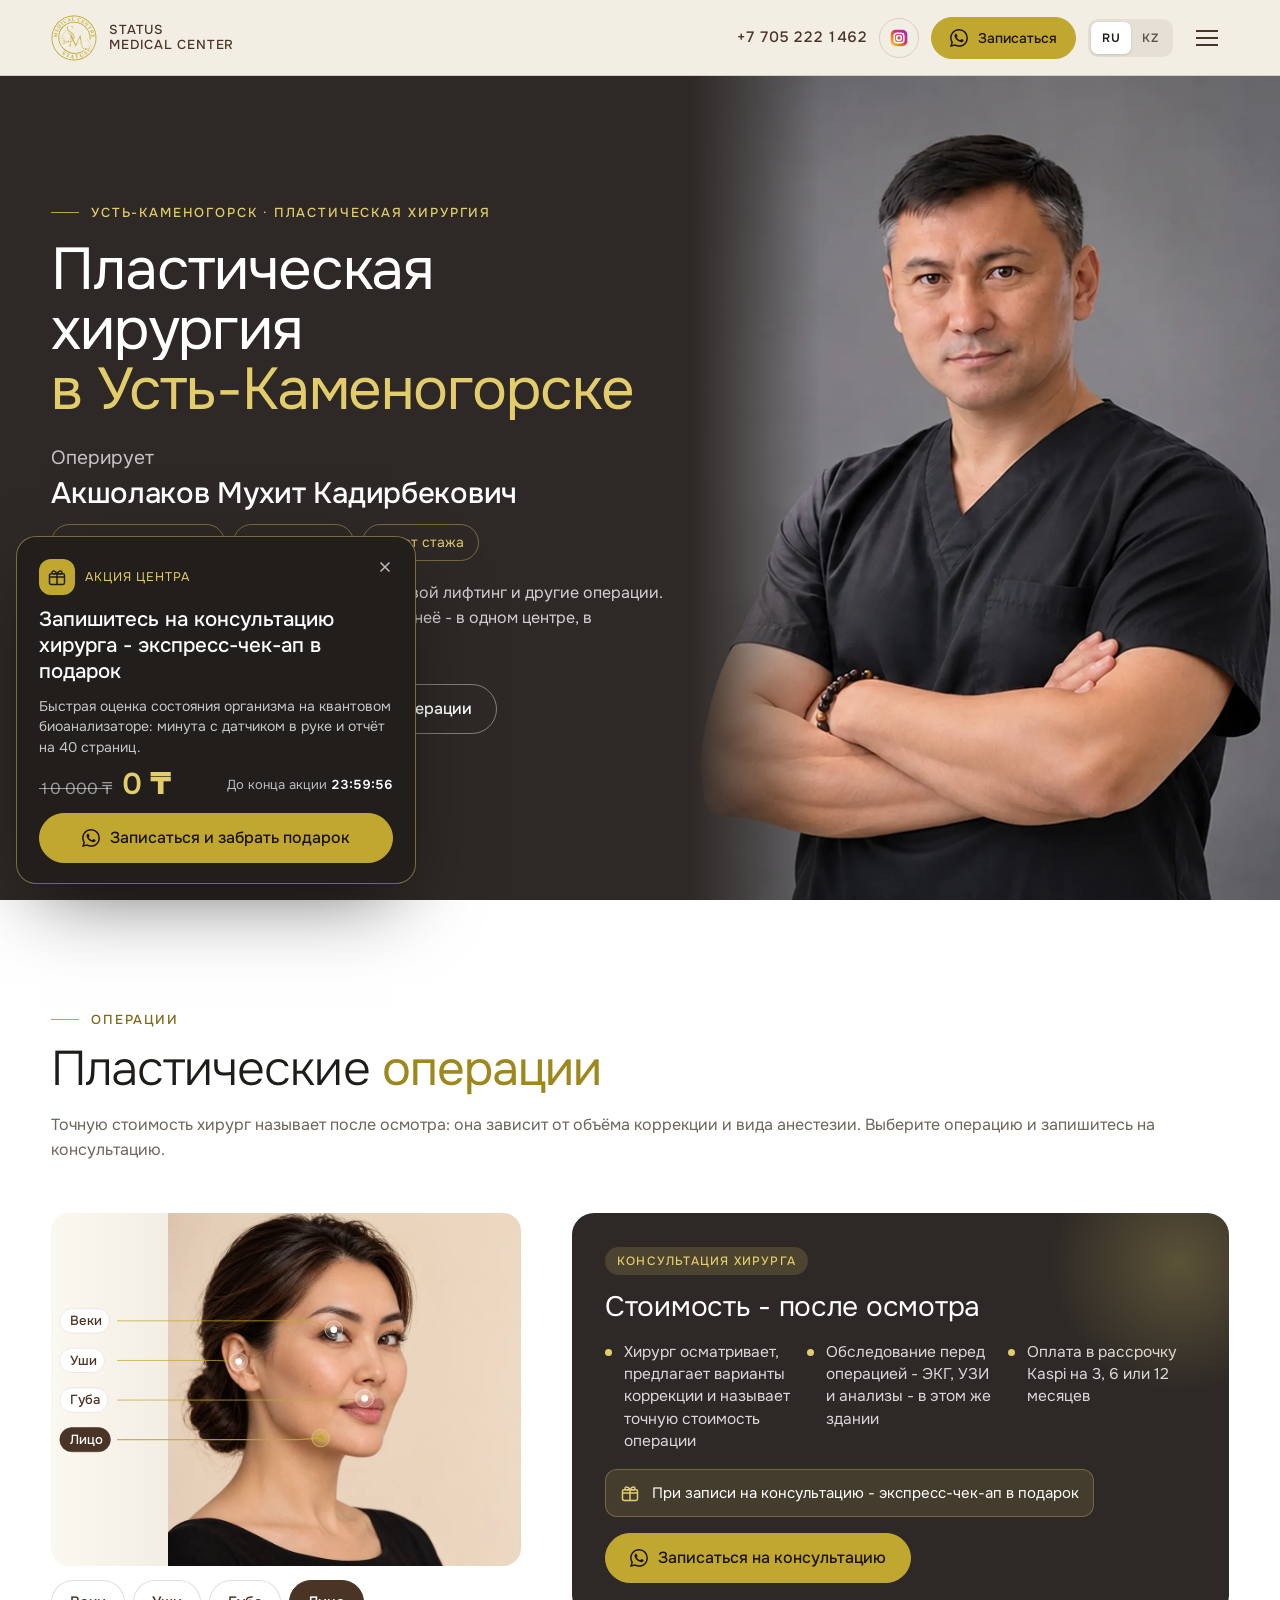
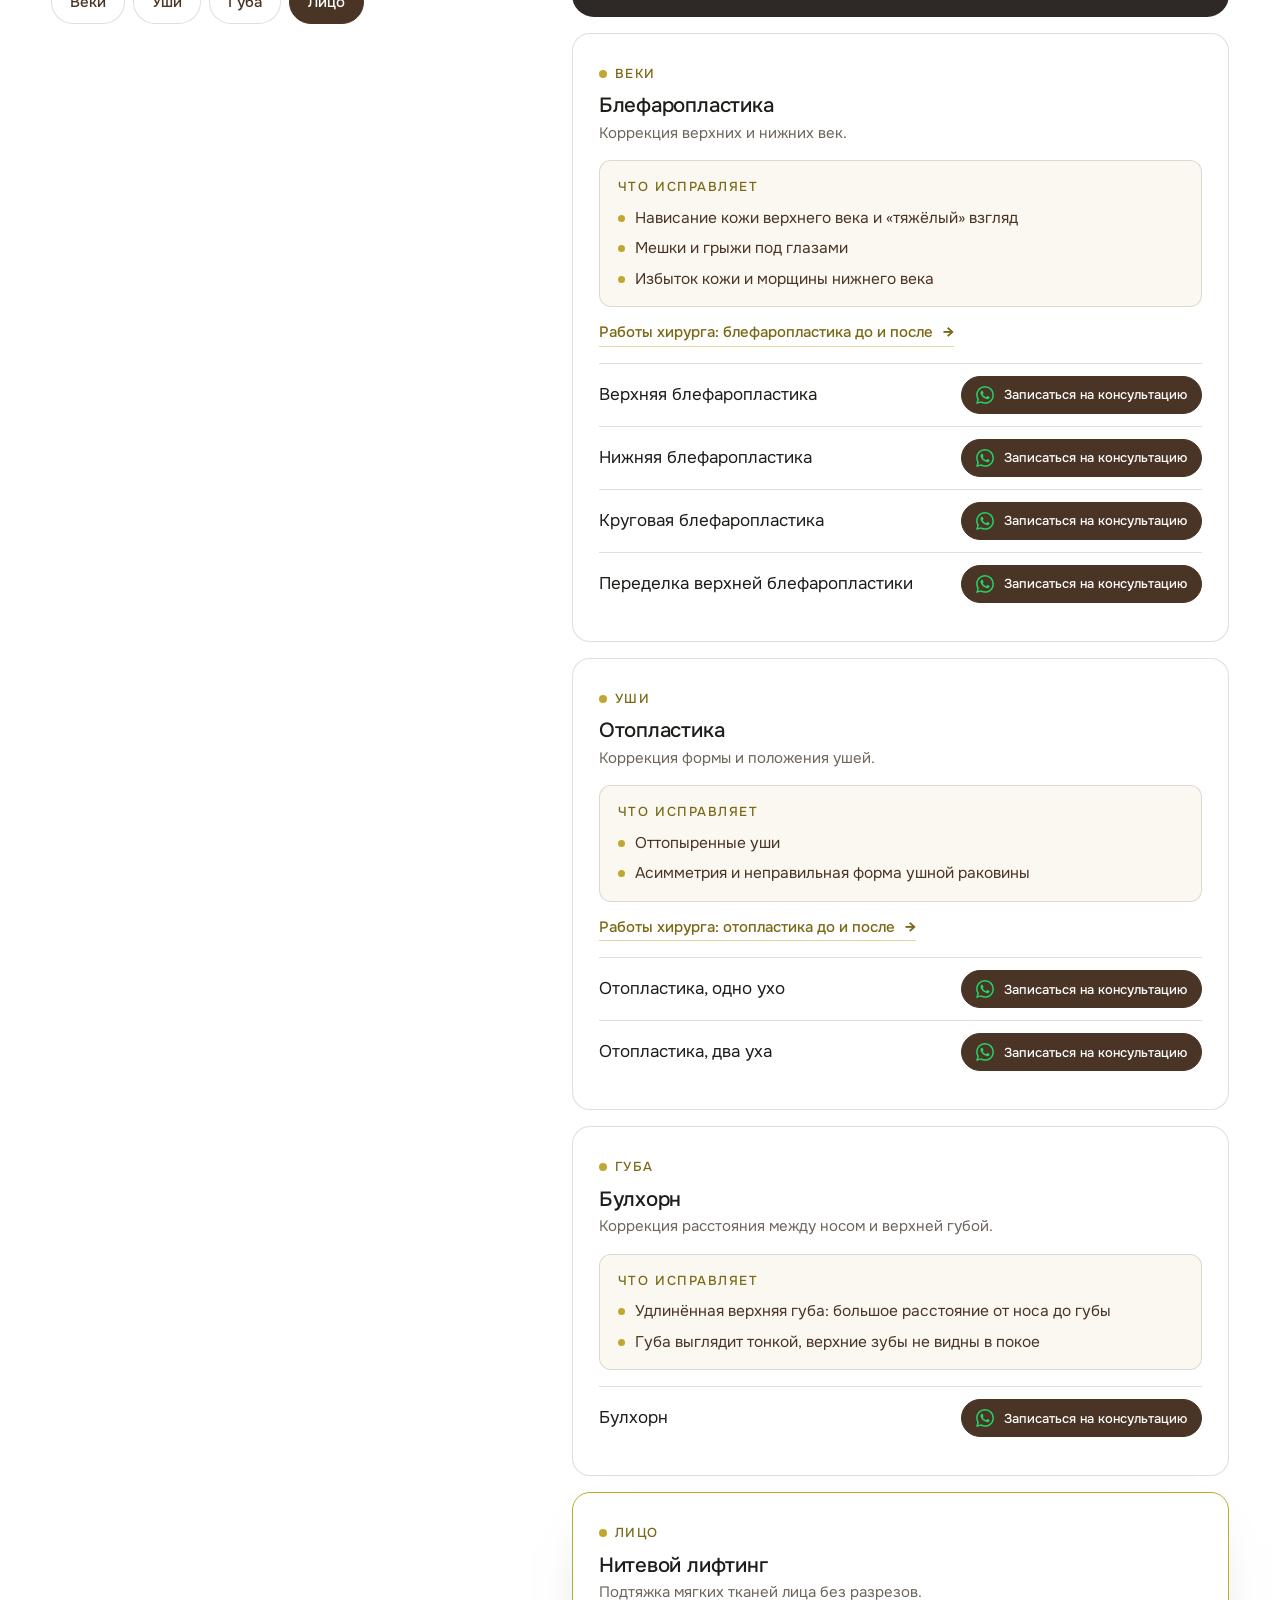
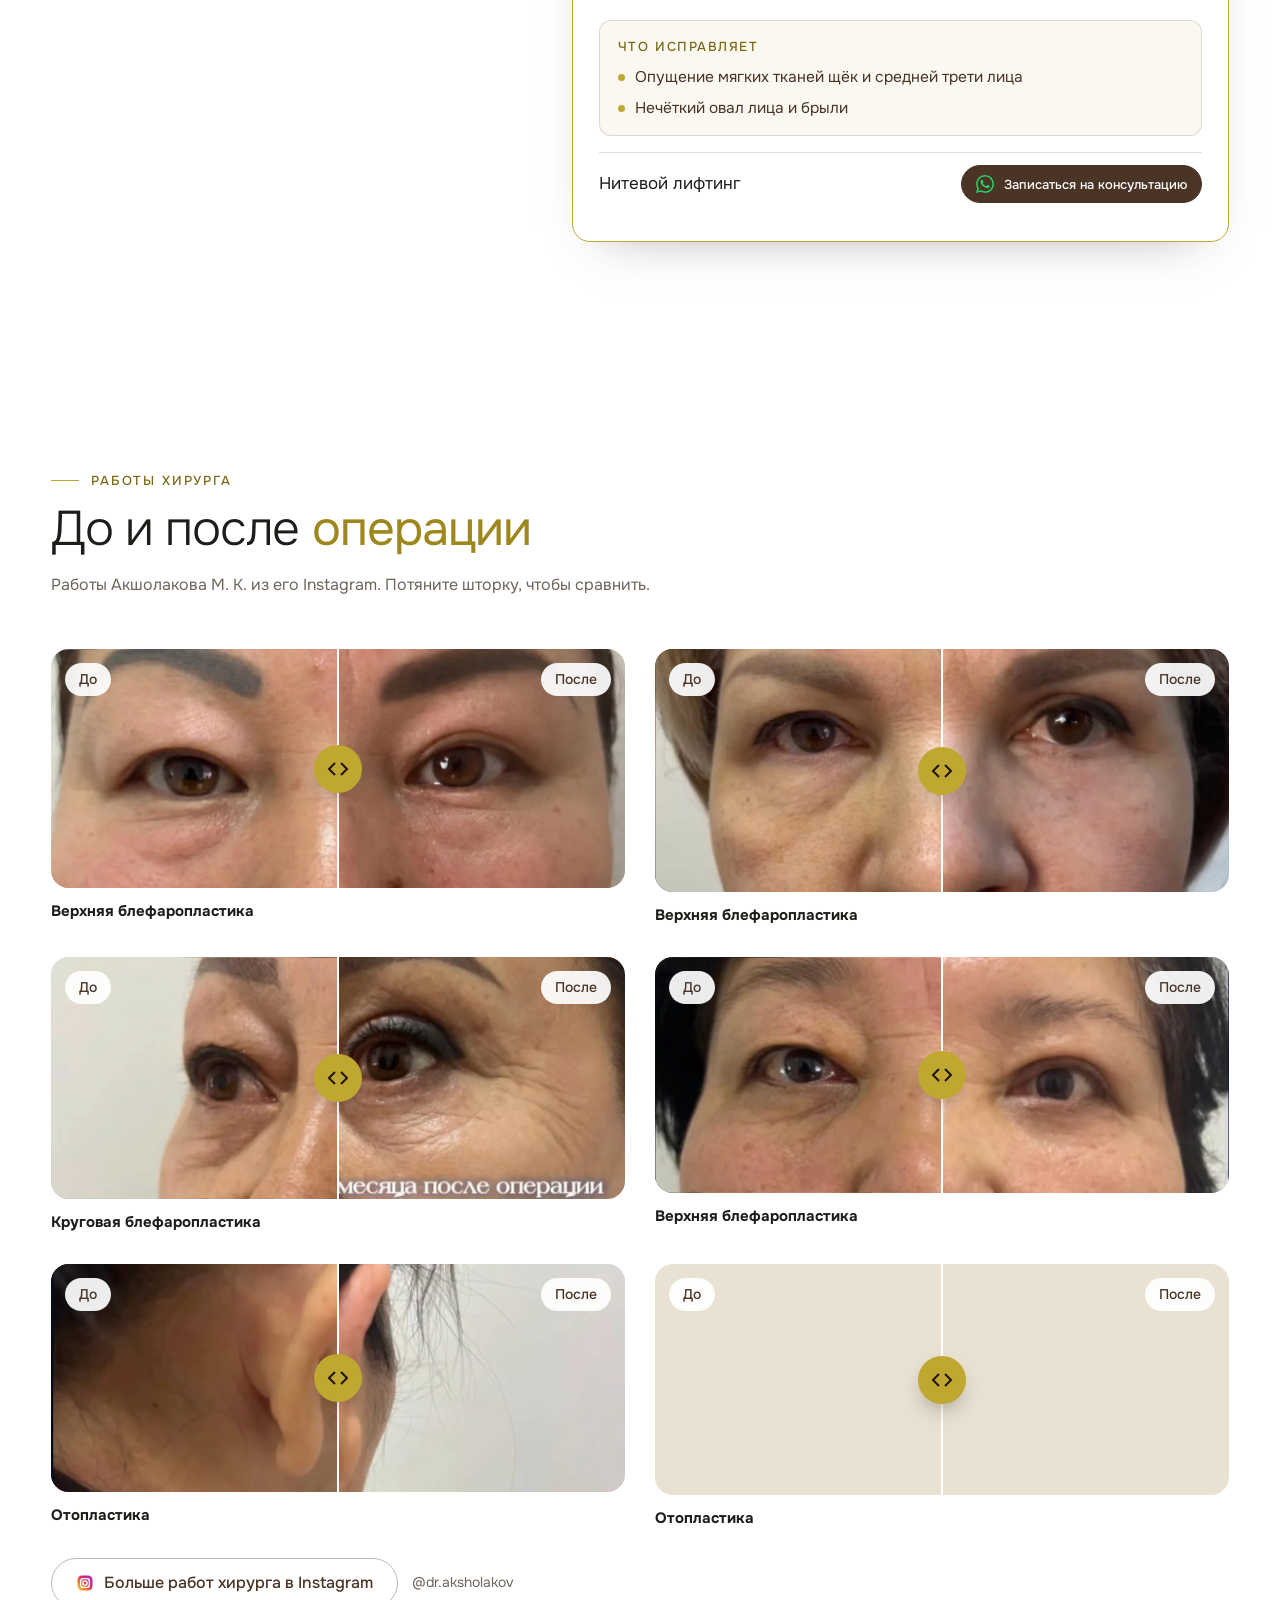
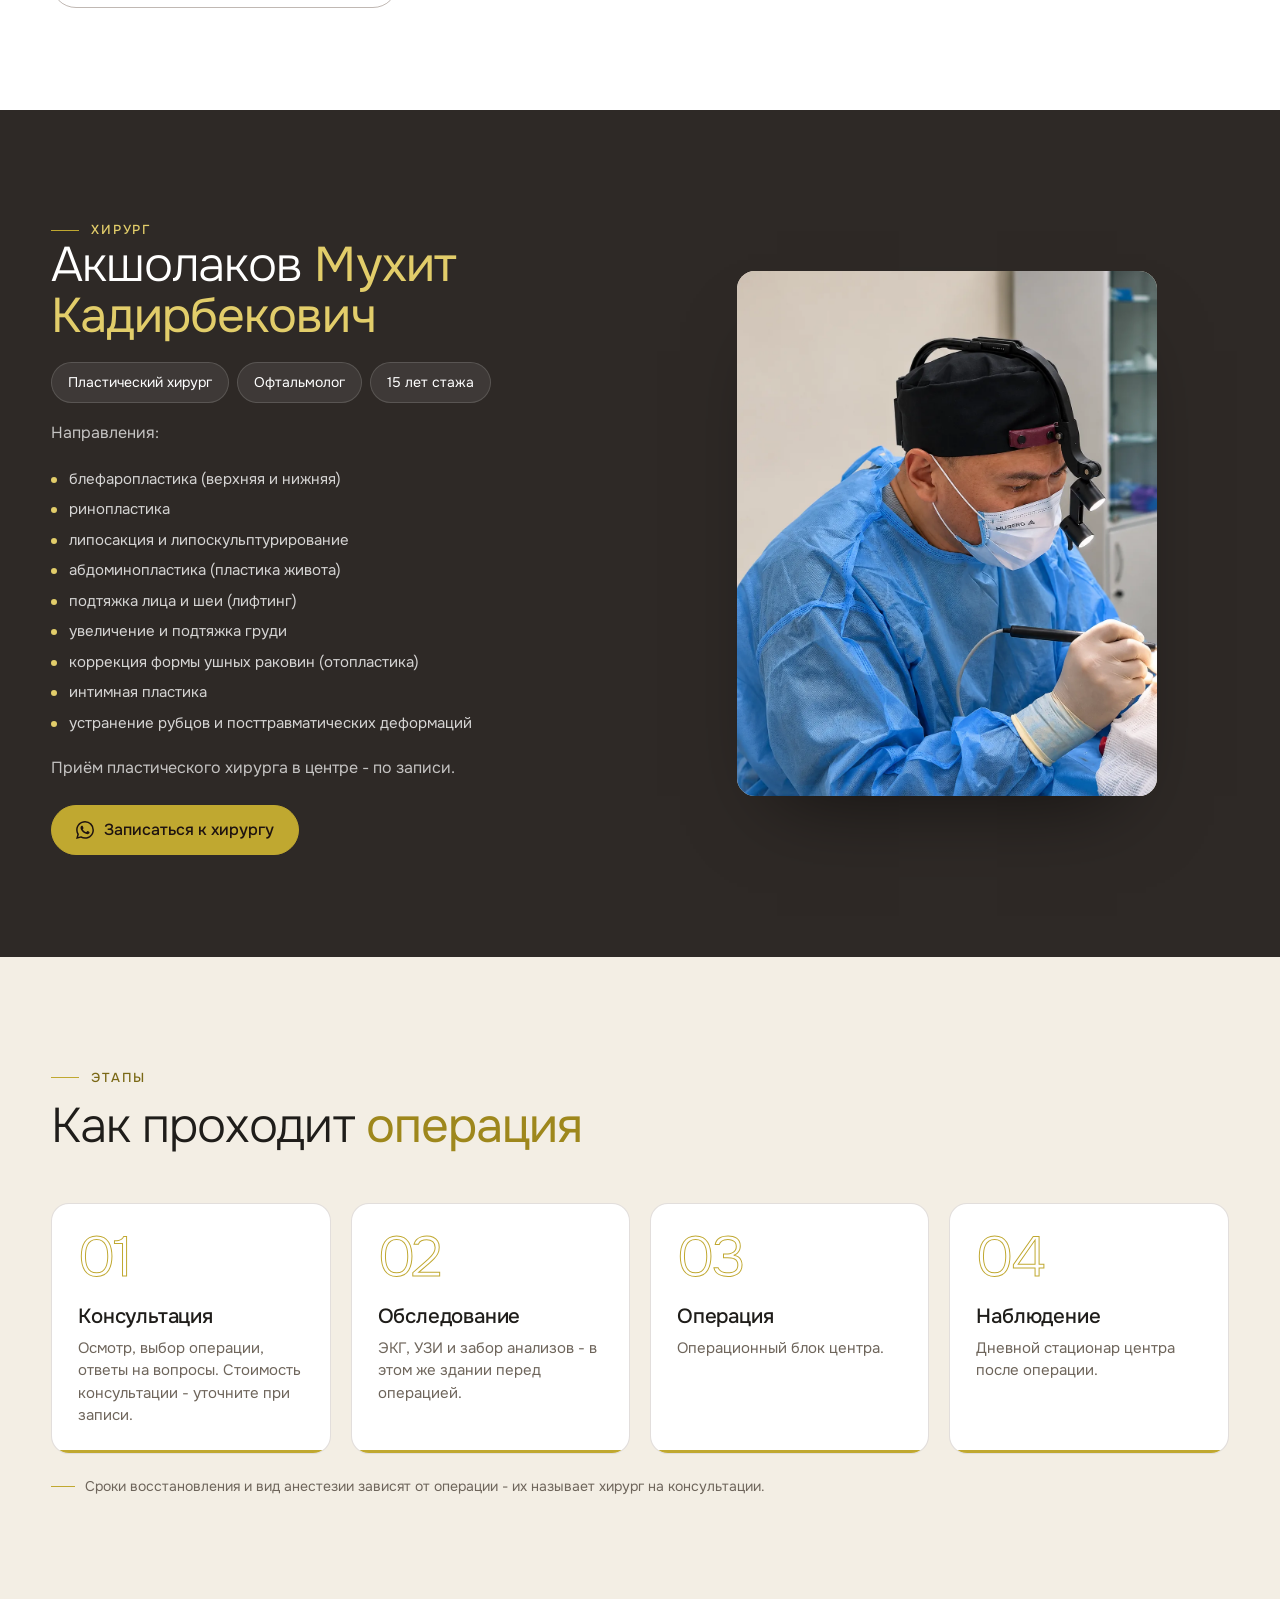
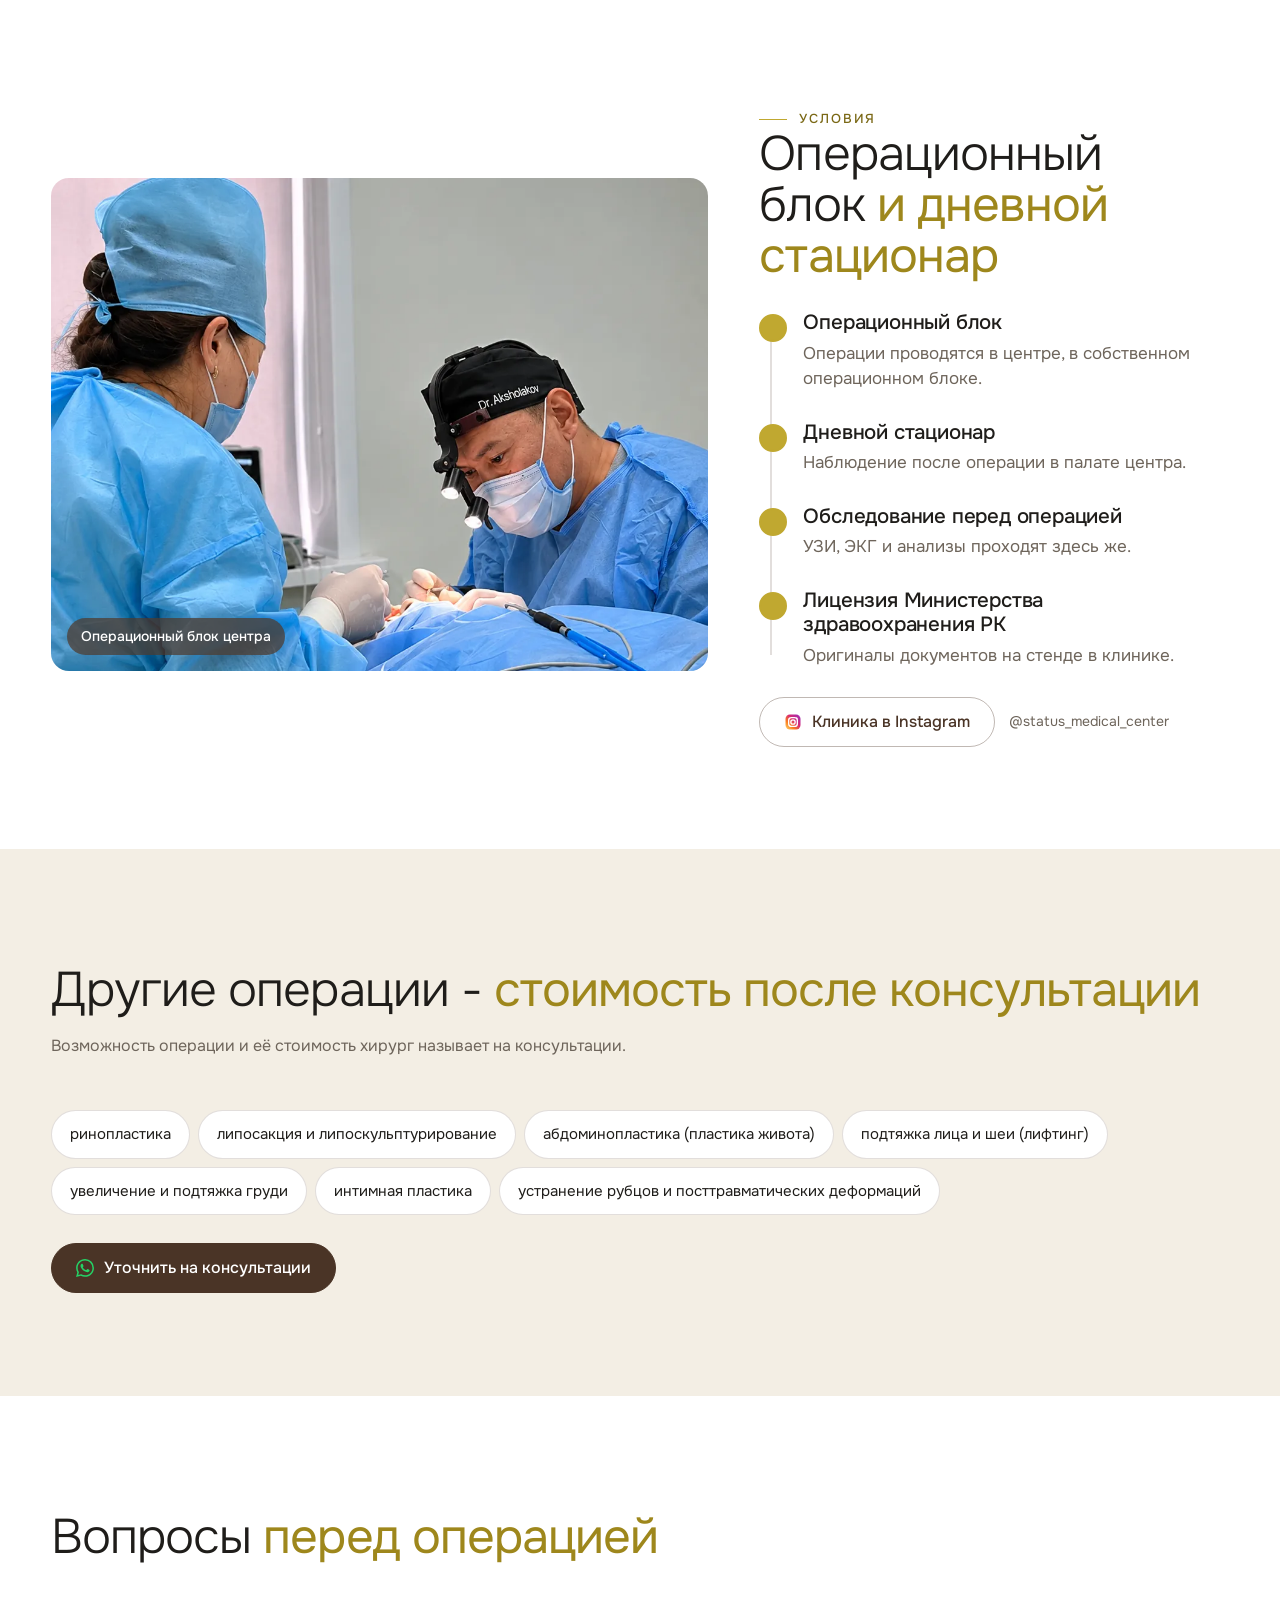
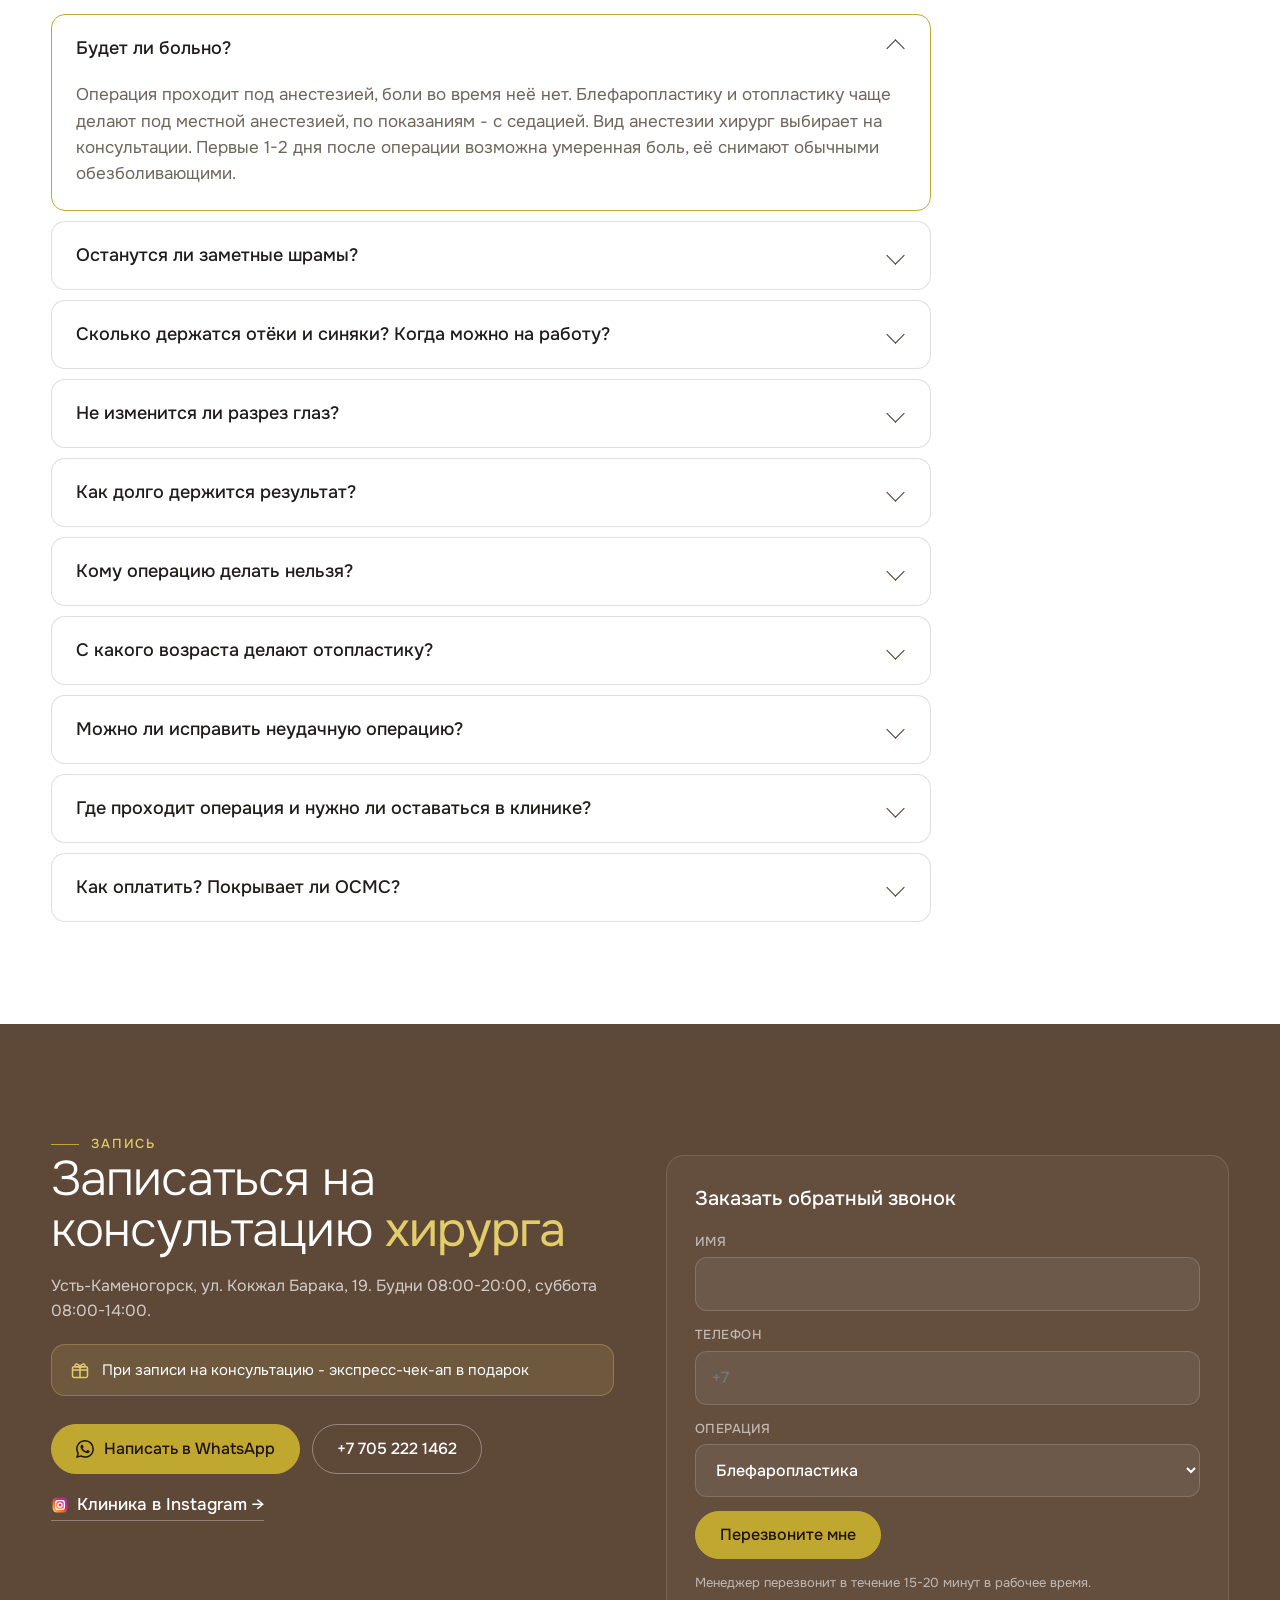
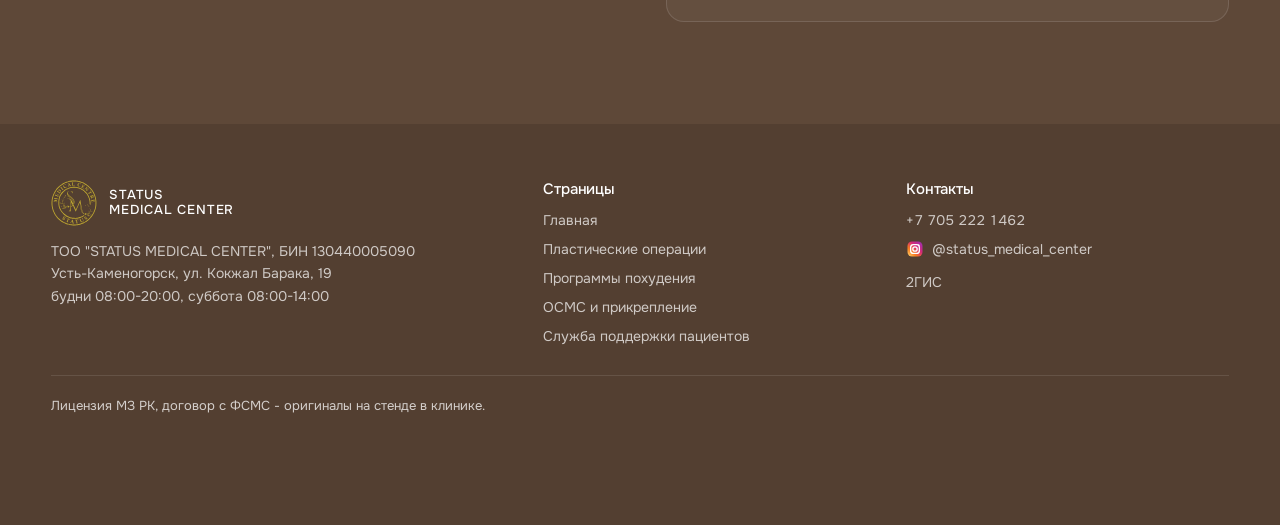
==== commit 3c208ec0: "Руководство: WhatsApp ведёт на службу поддержки пациентов" ====
--- a/plastika/index.html
+++ b/plastika/index.html
@@ -25,7 +25,7 @@
 <link rel="preconnect" href="https://fonts.googleapis.com">
 <link rel="preconnect" href="https://fonts.gstatic.com" crossorigin>
 <link href="https://fonts.googleapis.com/css2?family=Onest:wght@300;400;500;600&display=swap" rel="stylesheet">
-<link rel="stylesheet" href="../styles.css?v=20261126-1">
+<link rel="stylesheet" href="../styles.css?v=20261126-3">
 <script type="application/ld+json">
 [
  {
@@ -470,6 +470,6 @@
 <script src="../assets/vendor/ScrollTrigger.min.js"></script>
 <script src="../assets/vendor/SplitText.min.js"></script>
 <script src="../assets/vendor/lenis.min.js"></script>
-<script src="../script.js?v=20261126-1"></script>
+<script src="../script.js?v=20261126-3"></script>
 </body>
 </html>
--- a/styles.css
+++ b/styles.css
@@ -1067,9 +1067,8 @@
 .ruk-body{padding:20px 22px 24px;display:flex;flex-direction:column;gap:8px}
 .ruk-role{font-size:13px;letter-spacing:.12em;text-transform:uppercase;color:var(--gold-3)}
 .ruk-body h3{font-size:clamp(19px,1.5vw,23px);line-height:1.25;color:var(--ink)}
-.ruk-cta{margin-top:clamp(24px,3vw,40px);display:flex;flex-wrap:wrap;gap:12px;justify-content:center}
+.ruk-cta{margin-top:clamp(24px,3vw,40px);display:flex;justify-content:center}
 @media (max-width:860px){.ruk-grid{grid-template-columns:minmax(0,1fr)}.ruk-ph{aspect-ratio:1/1}.ruk-cta .btn{width:100%;justify-content:center}}
-@media (max-width:560px){.ruk-tel{flex-direction:column;gap:2px;line-height:1.25;padding-block:10px}.ruk-tel>span:first-child{font-size:.85em;opacity:.8}}
 @media (prefers-reduced-motion:reduce){.ruk-ph img{transition:none}}
 
 /* служба поддержки */
